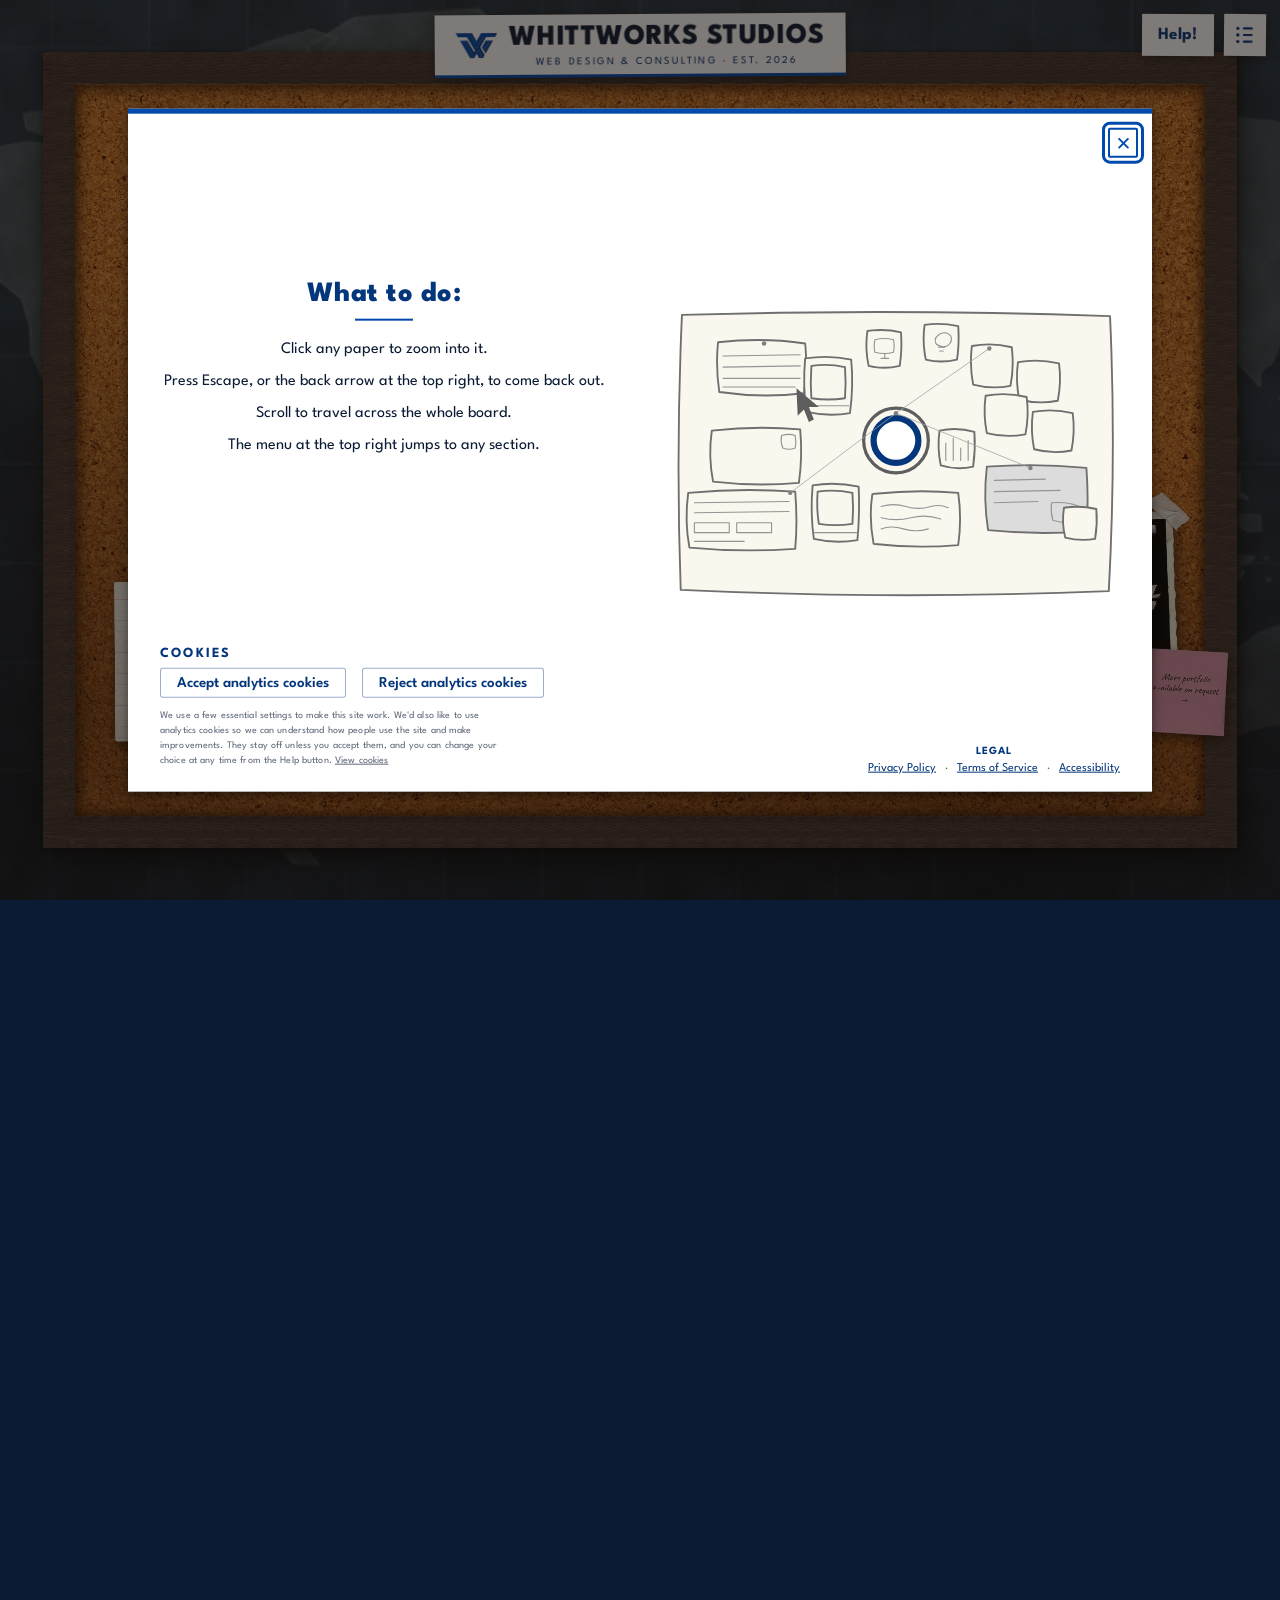
==== index.html @ 24212574 "Staging: sticker centred on the cork and larger Built from board-edits with tools/release/build.py -" ====
<!DOCTYPE html>
<html lang="en">
<head>
<meta charset="utf-8">
<meta name="robots" content="noindex, nofollow">
<meta http-equiv="Content-Security-Policy" content="default-src 'self'; img-src 'self' data:; style-src 'self' 'unsafe-inline'; script-src 'self' 'sha256-SpZBQdve0DnIN53bkA1GNiEDxtul8wv2DTjFEF1Nx7U='; font-src 'self'; connect-src https://formspree.io https://us.i.posthog.com; base-uri 'self'; form-action 'self' https://formspree.io; object-src 'none'">
<meta name="referrer" content="strict-origin-when-cross-origin">
<style>.corkboard{display:none}</style>
<meta name="viewport" content="width=device-width, initial-scale=1">
<script>
/* Decide WHICH DESIGN before anything paints. This used to set only "js", and
   the cork board additionally required "board-live", which js/board.js sets when
   it runs at the very end of <body>, so on every wide-screen load the browser
   laid out and PAINTED the editorial design first and swapped it a second later.
   Measured: 1.0s of tan at 4 Mbps, 1.3s at 1 Mbps. The gate was right, its
   timing was not.
   So the guess is made here, from the same 901px the stylesheet uses, and it is
   a guess this file can make instantly and correctly. js/peek.js still audits it
   at DOMContentLoaded and drops back to the editorial if board.js never came
   alive, which keeps the 404/CSP protection and pays the swap only in the case
   that is actually broken.

   PLACEMENT IS LOAD-BEARING IN BOTH DIRECTIONS. This script sat above <head>
   once; it must stay AFTER the viewport meta and BEFORE every stylesheet.
   After the viewport meta, because it reads innerWidth/innerHeight (and
   matchMedia), before that meta is processed, a mobile browser answers with
   the 980px legacy layout viewport, and a tablet whose real viewport keeps
   the board would get a --first-frame built for a viewport it does not have,
   then pay a visible snap when the camera's first write corrects it. Before
   every stylesheet, so the design is decided before anything can be laid out
   or painted. */
(function () {
  var d = document.documentElement;
  d.className += " js";
  try {
    if (window.matchMedia && window.matchMedia("(min-width: 901px)").matches) {
      d.className += " board-first";
      /* WARMING. The first rasterisation of this board is the most expensive
         one it will ever do, every tile cold, cork.webp possibly still
         decoding, and the full drop-shadow stacks costing 173ms of the ~200ms
         a genuine frame takes. Tiles that miss that budget draw nothing, which
         is the "chunks" the owner has reported twice. This class collapses the
         stacks for the load only; css/style.css hangs the same collapsed
         filters off it that .moving uses, and js/board.js removes it once the
         load has settled.

         Set HERE and not from board.js, which is the whole point: board.js
         runs at the end of <body>, long after the first tiles have already
         rasterised at full cost. To make the first raster cheap the class has
         to exist before anything paints, which only this script can do.

         If board.js never runs, js/peek.js takes the page back to the
         editorial design and these selectors, all scoped under .board , 
         match nothing. A stranded warming class is inert. */
      d.className += " warming";
      /* The class puts the board on screen from the first frame, but nothing
         writes its transform until js/board.js runs at the end of the body,
         and first paint does not wait for end-of-body scripts. Untransformed,
         with transform-origin 0 0, the 3600x2400 board shows its top-left
         corner at 1:1 until the camera arrives, a blink on fast connections,
         seconds on slow ones, and a visible zoom-out either way. So the
         whole-board framing is computed here as well and published as
         --first-frame; the stylesheet holds it on .board until the camera's
         inline style takes over. Same numbers as STOPS[0] in js/board.js , 
         span 3860x2620, center 1800,1200, and the same formula, so the
         camera's first write lands on the identical matrix and nothing moves.
         Retune stop 0 there and these constants must move with it. */
      var vw = window.innerWidth, vh = window.innerHeight;
      var s = Math.min(vw / 3860, vh / 2620);
      if (s > 0) {
        d.style.setProperty("--first-frame",
          "translate(" + (vw / 2 - 1800 * s) + "px," +
                         (vh / 2 - 1200 * s) + "px) scale(" + s + ")");
        /* The cork-colored backstop behind the board (.board-floor in
           css/style.css) needs no numbers from here: it lives in board
           space, --first-frame above holds it through first paint, and
           js/board.js writes it the same matrix as the board on every
           camera frame after that. This script used to publish the board's
           first-frame screen rect (--board-x/y/w/h) for a fixed-position
           ::before version of that backstop; that covered the load moment
           only and left the viewport's edge bands over bare wall at every
           zoomed stop, which is where fresh tiles rasterize during a hard
           wheel scroll, seen live on staging as dark chunks at the edges. */
      }
      /* The preload gets cork.webp's BYTES here early, but nothing decodes
         them until the compositor first needs the texture, and tiles whose
         images are still decoding draw empty, which is the board's lower
         rows blinking in late on slower machines. Start the decode now, in
         parallel with parsing, so the pixels are in the decoded-image cache
         before the first tiles rasterize. Same URL as the preload and the
         stylesheet, so this is the cached response, not a new request. */
      /* All three of the board's background images, since 2026-10-28: the
         board now waits, invisible, for every one of them to decode before it
         is shown (html.board-shown in js/board.js). */
      ["assets/cork.webp", "assets/board-key-light.webp",
       "assets/board-shadow-pools.webp"].forEach(function (src) {
        var img = new Image();
        img.src = src;
        if (img.decode) img.decode().catch(function () {});
      });
    }
  } catch (e) {}
})();
</script>
<title>WhittWorks Studios | Web Design &amp; Consulting</title>
<meta name="description" content="WhittWorks Studios is the solo studio of Caden Whitt, designing and building websites and digital tools for businesses and organizations.">
<meta name="theme-color" content="#ffffff" media="(max-width: 900px)">
<meta name="theme-color" content="#0b1b33" media="(min-width: 901px)">

<meta property="og:type" content="website">
<meta property="og:site_name" content="WhittWorks Studios">
<meta property="og:title" content="WhittWorks Studios | Web Design &amp; Consulting">
<meta property="og:description" content="WhittWorks Studios is the solo studio of Caden Whitt, designing and building websites and digital tools for businesses and organizations.">

<meta property="og:url" content="https://whittworkstudios.com/">
<meta property="og:image" content="https://whittworkstudios.com/assets/og-thumbnail.jpg">
<meta property="og:image:width" content="1200">
<meta property="og:image:height" content="630">
<meta property="og:image:alt" content="WhittWorks Studios logo.">
<meta name="twitter:card" content="summary_large_image">

<link rel="canonical" href="https://whittworkstudios.com/">
<script type="application/ld+json">{"@context":"https://schema.org","@type":"ProfessionalService","name":"WhittWorks Studios","url":"https://whittworkstudios.com/","logo":"https://whittworkstudios.com/assets/favicon-512.png","image":"https://whittworkstudios.com/assets/og-thumbnail.jpg","description":"Websites and custom tools for businesses and organizations, designed, built, and shipped end to end.","email":"caden@whittworkstudios.com","founder":{"@type":"Person","name":"Caden Whitt"},"address":{"@type":"PostalAddress","addressLocality":"Birmingham","addressRegion":"AL","addressCountry":"US"},"areaServed":"US","sameAs":["https://www.linkedin.com/company/whittworks-studios"]}</script>
<link rel="icon" href="assets/favicon-32.png" type="image/png">
<link rel="icon" href="assets/favicon-512.png" type="image/png" sizes="512x512">
<link rel="apple-touch-icon" href="assets/apple-touch-icon.png">

<link rel="preload" as="font" type="font/woff2" crossorigin
      href="assets/fonts/caveat-latin.woff2">

<link rel="preload" as="font" type="font/woff2" crossorigin media="(min-width: 901px)"
      href="assets/fonts/special-elite-latin.woff2">
<link rel="preload" as="font" type="font/woff2" crossorigin
      href="assets/fonts/league-spartan-latin.woff2">

<link rel="preload" as="image" media="(min-width: 901px)" href="assets/wood.jpg">
<link rel="stylesheet" href="css/style.css?v=124">

<link rel="stylesheet" href="css/reading.css?v=16"
      media="(max-width: 900px), (max-height: 540px)">
<link rel="stylesheet" href="css/editorial.css?v=12">

<link rel="preload" as="image" href="assets/cork.webp" fetchpriority="high" media="(min-width: 901px)">

<link rel="preload" as="image" href="assets/board-key-light.webp" fetchpriority="high" media="(min-width: 901px)">
<link rel="preload" as="image" href="assets/board-shadow-pools.webp" fetchpriority="high" media="(min-width: 901px)">

<link rel="preload" as="image" href="assets/paper/tape-7.webp" fetchpriority="high" media="(min-width: 901px)">
<link rel="preload" as="image" href="assets/paper/tape-3.webp" fetchpriority="high" media="(min-width: 901px)">
<link rel="preload" as="image" href="assets/paper/tape-4.webp" fetchpriority="high" media="(min-width: 901px)">

<link rel="preload" as="script" href="js/board.js?v=70">
<link rel="preload" as="script" href="js/hand.js?v=8">
</head>
<body>

<svg width="0" height="0" style="position:absolute" aria-hidden="true">
  <defs>
    <symbol id="w-mark" viewBox="0 0 925.304 554">
    <polygon fill="#004AAD" points="0,0 302.623,0 433.584,226.992 564.606,0 867.151,0 814.865,90.982 616.133,91.064 433.324,407.49 250.635,90 51.973,90"/>
    <polygon fill="#004AAD" points="95.842,166 199.999,166 386.199,488.565 349.291,554 319.879,554"/>
    <polygon fill="#004AAD" points="667.186,166 771.341,166 632.328,405.789 580.513,316.111"/>
    <polygon fill="#004AAD" points="515.022,368.195 584.544,488.545 547.314,554 518.291,554 463.031,458.237"/>
    <polygon fill="#04367B" points="302.623,0 360.755,0 462.715,176.576 433.6,227.02"/>
    <polygon fill="#04367B" points="867.151,0 925.304,0 873.592,90 815.43,90"/>
    <polygon fill="#04367B" points="616.179,91 674.381,91 543.991,317.847 643.012,489.006 605.496,554 547.314,554 584.544,488.545 515.094,368.321 407.207,554 349.291,554 386.199,488.565 199.999,166 256.483,166 402.746,419.323 436.31,402.302"/>
    <polygon fill="#04367B" points="771.341,166 829.485,166 662.066,456.661 632.506,405.481"/>
    </symbol>

    <filter id="roughen" x="-5%" y="-5%" width="110%" height="110%">
      <feTurbulence type="fractalNoise" baseFrequency="0.09" numOctaves="3" seed="4" result="n"/>
      <feDisplacementMap in="SourceGraphic" in2="n" scale="2.4" xChannelSelector="R" yChannelSelector="G"/>
    </filter>

    <filter id="cut" x="-3%" y="-3%" width="106%" height="106%">
      <feTurbulence type="fractalNoise" baseFrequency="0.012 0.05" numOctaves="2" seed="7" result="n"/>
      <feDisplacementMap in="SourceGraphic" in2="n" scale="3" xChannelSelector="R" yChannelSelector="G"/>
    </filter>

    <filter id="ink-a" x="-8%" y="-8%" width="116%" height="116%">
      <feTurbulence type="fractalNoise" baseFrequency="0.08 0.05" numOctaves="2" seed="3" result="n"/>
      <feDisplacementMap in="SourceGraphic" in2="n" scale="2.2"/>
    </filter>
    <filter id="ink-b" x="-8%" y="-8%" width="116%" height="116%">
      <feTurbulence type="fractalNoise" baseFrequency="0.08 0.05" numOctaves="2" seed="11" result="n"/>
      <feDisplacementMap in="SourceGraphic" in2="n" scale="2"/>
    </filter>
    <filter id="ink-c" x="-8%" y="-8%" width="116%" height="116%">
      <feTurbulence type="fractalNoise" baseFrequency="0.08 0.05" numOctaves="2" seed="23" result="n"/>
      <feDisplacementMap in="SourceGraphic" in2="n" scale="2"/>
    </filter>

    <filter id="ink-t" x="-6%" y="-6%" width="112%" height="112%">
      <feTurbulence type="fractalNoise" baseFrequency="0.12 0.08" numOctaves="2" seed="31" result="n"/>
      <feDisplacementMap in="SourceGraphic" in2="n" scale="1.3"/>
    </filter>

  </defs>
</svg>

<div class="editorial">

  <div class="cookie-banner" data-consent-bar role="region" aria-label="Cookies on WhittWorks Studios" hidden>
    <div class="cookie-question" data-cookie-question>
      <h2 class="cookie-heading">Cookies on WhittWorks Studios</h2>
      <p>We use a few essential settings to make this site work.</p>
      <p>We'd also like to use analytics cookies so we can understand how people use the site and make improvements.</p>
      <div class="cookie-actions">
        <button class="cookie-btn" type="button" data-consent="granted">Accept analytics cookies</button>
        <button class="cookie-btn" type="button" data-consent="denied">Reject analytics cookies</button>
        <a class="cookie-link" href="privacy.html#analytics-title">View cookies</a>
      </div>
    </div>
    <div class="cookie-done" data-cookie-done tabindex="-1" hidden>
      <p data-cookie-message></p>
      <button class="cookie-btn" type="button" data-cookie-hide>Hide cookie message</button>
    </div>
  </div>
  <a class="skip-link" href="#main">Skip to content</a>

  <header class="hero" aria-label="WhittWorks Studios">

    <div class="hero-top">
      <p class="meta">Web Design &amp; Consulting</p>
      <nav class="hero-nav" aria-label="Primary">
        <ul>
          <li><a href="#about">About</a></li>
          <li><a href="#services">Services</a></li>
          <li><a href="#portfolio">Portfolio</a></li>
          <li><a href="#contact">Contact</a></li>
        </ul>
      </nav>
      <p class="meta meta-end">Est. 2026</p>
    </div>

    <h1 class="wordmark">
      <svg class="hero-mark" viewBox="0 0 925.304 554" aria-hidden="true" focusable="false"><use href="#w-mark"/></svg>
      <span class="visually-hidden">WhittWorks Studios</span>
      <span class="wm-line" aria-hidden="true"><span>W</span><span>H</span><span>I</span><span>T</span><span>T</span><span>W</span><span>O</span><span>R</span><span>K</span><span>S</span></span>
      <span class="wm-line" aria-hidden="true"><span>S</span><span>T</span><span>U</span><span>D</span><span>I</span><span>O</span><span>S</span></span>
    </h1>

    <p class="hero-statement"><span class="mark" aria-hidden="true"></span>Websites and digital tools for businesses and organizations, designed, built, and shipped end to end.</p>

    <div class="hero-bottom">
      <p class="meta">Caden Whitt, Founder</p>
      <p class="meta meta-end">whittworkstudios.com</p>
    </div>

  </header>

  <main id="main">

    <section class="band" id="about" aria-labelledby="about-title">
      <h2 class="band-label" id="about-title">About</h2>
      <div class="about-grid">
      <figure class="portrait">
        <img src="assets/caden.webp" alt="Caden Whitt, founder of WhittWorks Studios, in a grey suit" width="800" height="1200">
        <figcaption class="meta">Caden Whitt, Founder</figcaption>
      </figure>
      <div class="about-copy">
        <p class="about-lead">Hey, I'm Caden! At WhittWorks Studios we do it all. From speedy web design to consulting and more, we've got you covered.</p>
        <p>When I am not building websites, I am traveling the world, hosting a plethora of different events, or diving into new experiences. I am studying Economics at Troy University, and I'd love to help with anything you need in the business or tech world!</p>
      </div>
      </div>
    </section>

    <section class="band" id="services" aria-labelledby="services-title">
      <h2 class="band-label" id="services-title">Services</h2>
      <ul class="index">
        <li class="index-row">
          <h3 class="index-name">Custom Website Design &amp; Development</h3>
          <p class="index-note">Design and front-to-back build of a site that fits how your organization actually works, from the first wireframe to launch day.</p>
        </li>
        <li class="index-row">
          <h3 class="index-name">Site Management &amp; Hosting Setup</h3>
          <p class="index-note">Domains, hosting, and deployment set up properly, plus ongoing updates so the site stays live and current after launch.</p>
        </li>
        <li class="index-row">
          <h3 class="index-name">Business &amp; Technology Consulting</h3>
          <p class="index-note">Working through the decisions behind the build: tooling, workflow, and where technology is worth the investment.</p>
        </li>
        <li class="index-row">
          <h3 class="index-name">Event Management &amp; Coordination</h3>
          <p class="index-note">Planning, logistics, and the tools that make an event run itself.</p>
        </li>
      </ul>
    </section>

    <section class="band band-work" id="portfolio" aria-labelledby="portfolio-title">
      <h2 class="band-label" id="portfolio-title">Portfolio</h2>
      <figure class="plate">
        <div class="plate-frame">
          <img src="assets/levelup-card-900.webp"
               width="900" height="562" loading="lazy" decoding="async"
               alt="Home page of the Level Up Conference website: a dark, chrome-styled layout with the headline Real Men. Real Faith. Next Level. beside the Level Up arrow logo.">
        </div>
        <figcaption>
          <a href="https://levelup-men.com" target="_blank" rel="noopener">Level Up Conference &middot; Design, Development, Deployment &middot; levelup-men.com<span class="visually-hidden"> (opens in a new tab)</span></a>
        </figcaption>
      </figure>
      <p class="work-note">More portfolio available on request.</p>

      <figure class="testimonial">
        <img class="testimonial-photo" src="assets/chad.webp" alt="Chad Prewett and his wife at an event" width="480" height="480">
        <blockquote class="testimonial-quote">
          <p>&ldquo;Quick turnaround, great design, and excellent support. He built exactly what I envisioned and was helpful from start to finish.&rdquo;</p>
        </blockquote>
        <figcaption class="meta testimonial-attr">Chad Prewett, Former Auburn Men's Basketball Coach, UniteUS <span class="nobr">Co-Founder</span></figcaption>
      </figure>

    </section>

    <section class="band band-contact" id="contact" aria-labelledby="contact-title">
      <h2 class="band-label">Contact</h2>
      <p class="contact-head" id="contact-title">Have something you want built?</p>
      <p class="contact-line">Reach out for design and consulting availability.</p>

      <form class="cf ecf" id="editorial-form" action="https://formspree.io/f/xyegnvzd" method="POST" data-cf data-status="ecf-status">
        <div class="ecf-grid">
          <div class="cf-field">
            <label class="ecf-label cf-required" for="ecf-name">Name</label>
            <input class="ecf-input" type="text" id="ecf-name" name="name" autocomplete="name" maxlength="120" required>
            <p class="cf-error" id="ecf-name-error" hidden></p>
          </div>
          <div class="cf-field">
            <label class="ecf-label cf-required" for="ecf-email">Email</label>
            <input class="ecf-input" type="email" id="ecf-email" name="email" autocomplete="email" maxlength="254" required>
            <p class="cf-error" id="ecf-email-error" hidden></p>
          </div>
          <div class="cf-field">
            <label class="ecf-label" for="ecf-phone">Phone</label>
            <input class="ecf-input" type="tel" id="ecf-phone" name="phone" autocomplete="tel" maxlength="40"
                   aria-describedby="ecf-consent-note">
          </div>
          <div class="cf-field">
            <label class="ecf-label" for="ecf-heard">How Did You Find Me?</label>
            <input class="ecf-input" type="text" id="ecf-heard" name="heard-from" maxlength="200">
          </div>
        </div>

        <p class="ecf-note" id="ecf-consent-note">Optional. By giving your phone number, you agree that WhittWorks Studios may call or text you about this inquiry. Message and data rates may apply. Your number is never sold or used for marketing.</p>

        <div class="cf-field ecf-wide">
          <label class="ecf-label cf-required" for="ecf-project">Project Description</label>
          <textarea class="ecf-input ecf-textarea" id="ecf-project" name="project" minlength="20" maxlength="5000" required></textarea>
          <p class="cf-error" id="ecf-project-error" hidden></p>
        </div>

        <div class="cf-hp" aria-hidden="true">
          <input type="text" id="ecf-gotcha" name="_gotcha" tabindex="-1" autocomplete="off">
        </div>

        <div class="ecf-actions">
          <button class="cf-submit stamp" type="submit">Send</button>
          <p class="ecf-note">Read the <a href="privacy.html">Privacy Policy</a>.</p>
        </div>
      </form>
      <p class="cf-status ecf-status" id="ecf-status" role="status" aria-live="polite" hidden></p>

      <p class="meta contact-address">Or email <a href="mailto:caden@whittworkstudios.com">caden@whittworkstudios.com</a></p>
    </section>

  </main>

  <footer class="site-footer">
    <div class="footer-meta">
      <p class="meta">&copy; 2026 WhittWorks Studios</p>
      <p class="meta meta-end">Birmingham, Alabama</p>
      <p class="meta footer-links"><a href="privacy.html">Privacy</a> <span aria-hidden="true">&middot;</span> <a href="terms.html">Terms</a> <span aria-hidden="true">&middot;</span> <a href="accessibility.html">Accessibility</a> <span class="footer-cookie-item"><span aria-hidden="true">&middot;</span> <button class="footer-cookie" type="button" data-consent-open>Cookie settings</button></span></p>
    </div>

    <button class="board-peek" type="button" aria-controls="corkboard"
            aria-label="The real board: open the cork board version of this site">
      <span class="peek-note" aria-hidden="true">
        <svg class="ink peek-face" viewBox="0 0 100 100">

          <path style="--sw:7" d="M35 37 q1.5 6 0.5 11"/>
          <path style="--sw:7" d="M65 38 q-1.5 6 -0.5 11"/>
          <path style="--sw:6" d="M27 59 q10 19 24 18 q16 -1 22 -20"/>
        </svg>
      </span>
      <span class="peek-label">the real board</span>
    </button>
  </footer>

</div>

<div class="corkboard" id="corkboard">

  <header class="deskbar">
    <svg class="deskbar-mark" viewBox="0 0 925.304 554" aria-hidden="true" focusable="false"><use href="#w-mark"/></svg>
    <div class="deskbar-text">
      <h1 class="deskbar-name">WhittWorks Studios</h1>
      <p class="deskbar-kicker">Web Design &amp; Consulting &middot; Est. 2026</p>
    </div>
  </header>

  <nav class="board-nav" aria-label="Primary">

  <button class="board-back-btn" type="button" data-stop="0" aria-label="Back to the whole board">
    <svg class="board-back-icon" viewBox="0 0 24 24" aria-hidden="true" focusable="false"
         fill="none" stroke="currentColor" stroke-width="2.8"
         stroke-linecap="round" stroke-linejoin="round">

      <path d="M2.7 8.6H15.4a5.25 5.25 0 0 1 0 10.5h-5.2"/>
      <path d="M8.9 3.3 2.7 8.6l6.2 5.3"/>
    </svg>
      </button>

  <button class="board-help-btn" type="button" aria-haspopup="dialog"
          aria-controls="welcome-panel" aria-label="Help! How this site works">
    <span class="board-help-icon">Help!</span>
  </button>
  <button class="board-menu-btn" type="button"
          aria-expanded="false" aria-controls="board-menu" aria-label="Open the menu">
    <svg class="board-menu-icon" viewBox="0 0 40 40" aria-hidden="true" focusable="false">
      <circle cx="7" cy="8" r="3"/>
      <rect x="16" y="6" width="18" height="4" rx="2"/>
      <circle cx="7" cy="20" r="3"/>
      <rect x="16" y="18" width="18" height="4" rx="2"/>
      <circle cx="7" cy="32" r="3"/>
      <rect x="16" y="30" width="18" height="4" rx="2"/>
    </svg>
  </button>
  <ul class="board-menu" id="board-menu">
    <li><a href="#" data-stop="2">About</a></li>
    <li><a href="#" data-stop="3">Services</a></li>
    <li><a href="#" data-stop="4">Portfolio</a></li>
    <li><a href="#" data-stop="5">Reviews</a></li>
    <li><a href="#" data-stop="6">Contact</a></li>
    <li><a href="#" data-stop="0">Whole Board</a></li>
  </ul>
  </nav>

  <div class="welcome-backdrop" id="welcome-backdrop" aria-hidden="true"></div>
  <div class="welcome-panel" id="welcome-panel" role="dialog" aria-modal="true"
       aria-labelledby="welcome-heading" tabindex="-1">

    <button class="welcome-close" type="button" aria-label="Close">
      <svg class="welcome-close-icon" viewBox="0 0 24 24" aria-hidden="true" focusable="false">
        <path d="M5 5 L19 19 M19 5 L5 19" stroke="currentColor" stroke-width="3" stroke-linecap="round"/>
      </svg>
    </button>

    <div class="welcome-body">
      <div class="welcome-col welcome-col-text">

        <div class="welcome-howto">
          <h2 class="welcome-heading" id="welcome-heading">What to do:</h2>
          <p>Click any paper to zoom into it.</p>

          <p class="welcome-step-back">Press Escape, or the back arrow at the top right, to come back out.</p>
          <p>Scroll to travel across the whole board.</p>
          <p>The menu at the top right jumps to any section.</p>
        </div>

        <div class="welcome-privacy">
        <h3 class="welcome-subhead">Cookies</h3>

        <div class="welcome-consent">

          <button class="welcome-consent-btn" type="button" data-consent="granted" aria-pressed="false">Accept analytics cookies</button>
          <button class="welcome-consent-btn" type="button" data-consent="denied" aria-pressed="false">Reject analytics cookies</button>
        </div>

        <p class="welcome-fineprint">We use a few essential settings to make this site
           work. We'd also like to use analytics cookies so we can understand how
           people use the site and make improvements. They stay off unless you accept
           them, and you can change your choice at any time from the Help button.
           <a href="privacy.html#analytics-title">View cookies</a></p>
        </div>

      </div>

      <div class="welcome-col welcome-col-sketch">

        <svg class="welcome-sketch" viewBox="0 0 360 240" aria-hidden="true" focusable="false">
          <g class="sketch-scene">

            <path class="sk-line" d="M8 9 Q180 4 352 10 Q357 120 351 231 Q180 238 7 230 Q3 120 8 9 Z"/>

            <path class="sk-line" d="M37 31 Q73 27 107 32 Q109 52 106 72 Q72 76 38 71 Q35 51 37 31 Z"/>
            <path class="sk-detail" d="M41 42 L103 41"/>
            <path class="sk-detail" d="M41 51 L103 50"/>
            <path class="sk-detail" d="M41 60 L103 60"/>
            <path class="sk-detail" d="M41 67 L99 67"/>

            <path class="sk-line" d="M107 44 Q126 41 144 45 Q146 66 143 88 Q126 91 108 87 Q105 66 107 44 Z"/>
            <path class="sk-line" d="M112 50 Q126 48 139 51 Q140 64 139 76 Q126 78 112 76 Q111 64 112 50 Z"/>
            <path class="sk-detail" d="M109 82 L142 82"/>

            <path class="sk-line" d="M157 22 Q171 20 184 23 Q185 37 183 50 Q170 53 158 50 Q155 36 157 22 Z"/>
            <path class="sk-detail" d="M163 29 Q171 27 178 29 Q179 34 178 39 Q171 41 163 39 Q162 34 163 29 Z"/>
            <path class="sk-detail" d="M168 44 L174 44 M171 40 L171 44"/>

            <path class="sk-line" d="M203 17 Q216 15 230 18 Q231 32 229 45 Q216 48 204 45 Q201 31 203 17 Z"/>
            <path class="sk-detail" d="M216 24 Q221 22 224 26 Q226 31 221 34 Q216 36 212 32 Q210 27 216 24 Z"/>
            <path class="sk-detail" d="M214 35 L219 35 M215 38 L218 38"/>

            <path class="sk-line" d="M241 34 Q257 31 273 35 Q275 51 272 66 Q257 69 242 65 Q239 50 241 34 Z"/>
            <path class="sk-line" d="M278 47 Q294 44 311 48 Q313 63 310 78 Q294 81 279 77 Q276 62 278 47 Z"/>
            <path class="sk-line" d="M252 74 Q268 71 285 75 Q287 90 284 105 Q268 108 253 104 Q250 89 252 74 Z"/>
            <path class="sk-line" d="M290 87 Q306 84 322 88 Q324 103 321 118 Q306 121 291 117 Q288 102 290 87 Z"/>

            <path class="sk-line" d="M215 102 Q229 99 243 103 Q244 117 242 131 Q229 134 216 130 Q213 116 215 102 Z"/>
            <path class="sk-detail" d="M220 126 L220 112 M226 126 L226 108 M232 126 L232 116 M238 126 L238 110"/>

            <path class="sk-line" d="M32 102 Q68 98 103 101 Q105 122 102 144 Q67 147 33 143 Q29 122 32 102 Z"/>
            <path class="sk-detail" d="M88 106 Q94 104 99 106 Q100 111 99 116 Q94 118 89 116 Q87 111 88 106 Z"/>

            <path class="sk-line" d="M13 152 Q56 148 99 151 Q101 175 99 197 Q56 200 14 196 Q10 175 13 152 Z"/>
            <path class="sk-detail" d="M18 160 L94 159"/>
            <path class="sk-detail" d="M18 168 L94 167"/>
            <path class="sk-detail" d="M18 176 L46 176 L46 184 L18 184 Z"/>
            <path class="sk-detail" d="M52 176 L80 176 L80 184 L52 184 Z"/>
            <path class="sk-detail" d="M18 191 L58 191"/>

            <path class="sk-line" d="M113 146 Q131 143 150 147 Q151 168 149 190 Q131 193 114 189 Q111 168 113 146 Z"/>
            <path class="sk-line" d="M117 151 Q131 149 145 152 Q146 165 145 177 Q131 179 118 177 Q116 165 117 151 Z"/>
            <path class="sk-detail" d="M114 184 L149 184"/>

            <path class="sk-line" d="M161 153 Q196 149 230 152 Q233 173 230 194 Q196 197 162 193 Q158 172 161 153 Z"/>
            <path class="sk-detail" d="M168 163 Q178 160 188 163 Q198 166 208 163 Q215 161 222 164"/>
            <path class="sk-detail" d="M168 172 Q180 175 192 172 Q204 169 216 173"/>
            <path class="sk-detail" d="M168 181 Q176 178 186 181 Q196 184 206 181"/>

            <path class="sk-print" d="M253 131 Q293 128 333 132 Q335 158 333 183 Q293 186 254 182 Q250 157 253 131 Z"/>

            <path class="sk-detail" d="M259 142 L300 141 M259 151 L312 150 M259 160 L294 159"/>
            <path class="sk-detail" d="M305 160 Q319 159 327 163 Q328 170 326 175 Q315 177 306 174 Q304 167 305 160 Z"/>

            <path class="sk-line" d="M315 164 Q328 162 341 165 Q342 177 340 189 Q328 191 316 188 Q313 176 315 164 Z"/>

            <circle class="sk-ring" cx="180" cy="110" r="26"/>
            <circle class="sk-fill-dark" cx="180" cy="110" r="18"/>

            <path class="sk-string" d="M180 88 L255 36"/>
            <path class="sk-string" d="M180 88 L288 132"/>
            <path class="sk-string" d="M180 88 L95 152"/>

            <circle class="sk-pin" cx="180" cy="88" r="1.8"/>
            <circle class="sk-pin" cx="255" cy="36" r="1.8"/>
            <circle class="sk-pin" cx="288" cy="132" r="1.8"/>
            <circle class="sk-pin" cx="95" cy="152" r="1.8"/>
            <circle class="sk-pin" cx="74" cy="32" r="1.8"/>
          </g>

          <g class="sketch-cursor">
            <path class="sk-cursor-body" d="M0 0 L1 22 L6 17 L10 27 L14 25 L10 15 L18 15 Z"/>
            <g class="sketch-click">

              <circle cx="0" cy="0" r="9"/>
            </g>
          </g>
          <path class="sketch-glyph" d="M330 16 L317 24 L330 32 M317 24 L340 24"/>
        </svg>
      </div>
    </div>

      <div class="welcome-footer">

        <div class="welcome-footer-block">
        <h3 class="welcome-subhead">Legal</h3>

        <p class="welcome-legal">
          <a href="privacy.html">Privacy Policy</a>
          <span class="welcome-legal-sep" aria-hidden="true">&middot;</span>
          <a href="terms.html">Terms of Service</a>
          <span class="welcome-legal-sep" aria-hidden="true">&middot;</span>
          <a href="accessibility.html">Accessibility</a>
        </p>
        </div>
      </div>
  </div>

  <div class="viewport">

    <div class="board-floor" aria-hidden="true"></div>

    <img class="board-snap" data-src="assets/board-snapshot.webp?v=3" alt="" aria-hidden="true" width="3600" height="2400" decoding="async">
    <main class="board" id="board">

      <svg class="strings" id="strings" viewBox="0 0 3600 2400" aria-hidden="true"></svg>

      <section class="card sticker" data-zone-stop="0" style="left:1404px; top:804px; width:600px; height:600px; --rot:1.5deg" aria-label="WhittWorks Studios">
        <div class="sticker-disc" aria-hidden="true">
          <svg class="sticker-mark" viewBox="0 0 925.304 554" aria-hidden="true" focusable="false"><use href="#w-mark"/></svg>
        </div>
      </section>

      <section class="card index-card about-card" data-zone-stop="2" style="left:360px; top:294px; --rot:1.2deg" aria-label="About">
        <p class="typed card-head">ABOUT</p>
        <p class="typed">Hey, I'm Caden! At WhittWorks Studios we do it all. From speedy web design to consulting and more, we've got you covered.</p>
        <p class="typed">When I am not building websites, I am traveling the world, hosting a plethora of different events, or diving into new experiences. I am studying Economics at Troy University, and I'd love to help with anything you need in the business or tech world!</p>
      </section>

      <figure class="polaroid frame-1 caden-polaroid" data-zone-stop="2" style="left:1060px; top:430px; --rot:3.3deg">
        <img class="pol-photo" fetchpriority="high" src="assets/caden.webp" alt="Caden Whitt, founder of WhittWorks Studios, in a grey suit" width="800" height="1200" decoding="async">
        <span class="pol-gloss" aria-hidden="true"></span>
        <figcaption class="hand">Caden Whitt, Founder</figcaption>
      </figure>

      <section class="sticky service-sticky paper-1 c-blue" data-zone-stop="3" style="left:2400px; top:326px; --rot:-2.1deg" aria-label="Service: web design and development">
        <h2 class="hand sticky-title">Custom Website Design &amp; Development</h2>
        <p class="hand sticky-note">First wireframe to launch day. A site that fits how your organization actually works.</p>
      </section>

      <section class="sticky service-sticky paper-2 c-blue" data-zone-stop="3" style="left:2774px; top:452px; --rot:1.4deg" aria-label="Service: site management and hosting">
        <h2 class="hand sticky-title">Site Management &amp; Hosting Setup</h2>
        <p class="hand sticky-note">Domains, hosting, and deploys set up properly, so the site stays live and current after launch.</p>
      </section>

      <section class="sticky service-sticky paper-3 c-blue" data-zone-stop="3" style="left:2512px; top:726px; --rot:-3.3deg" aria-label="Service: business and technology consulting">
        <h2 class="hand sticky-title">Business &amp; Tech Consulting</h2>
        <p class="hand sticky-note">Tooling, workflow, and where technology is actually worth the investment.</p>
      </section>

      <section class="sticky service-sticky paper-1 c-blue flip" data-zone-stop="3" style="left:2886px; top:852px; --rot:2.4deg" aria-label="Service: event management and coordination">
        <h2 class="hand sticky-title">Event Management &amp; Coordination</h2>
        <p class="hand sticky-note">Planning, logistics, and the tools that make an event run itself.</p>
      </section>

      <figure class="postcard postcard-front work-postcard" data-zone-stop="4" style="left:2520px; top:1300px; --rot:-2deg">

        <img class="pc-picture" fetchpriority="high" src="assets/levelup-card-900.webp" width="900" height="562" decoding="async"
             alt="Home page of the Level Up Conference website: a dark, chrome-styled layout with the headline Real Men. Real Faith. Next Level.">
        <span class="pc-grain" aria-hidden="true"></span>
        <span class="tape tape-tl2" aria-hidden="true"></span>
        <span class="tape tape-tr2" aria-hidden="true"></span>
        <figcaption class="hand pc-caption">
          <a href="https://levelup-men.com" target="_blank" rel="noopener">Level Up Conference &middot; levelup-men.com &rarr;</a>
        </figcaption>
      </figure>

      <aside class="sticky mini-sticky paper-5 c-pink" style="left:3215px; top:1705px; --rot:4.2deg">
        <p class="hand sticky-note"><a href="mailto:caden@whittworkstudios.com">More portfolio available on request &rarr;</a></p>
      </aside>

      <section class="card index-card quote-card" data-zone-stop="5" style="left:1600px; top:1510px; --rot:1.6deg" aria-label="Client testimonial">
        <p class="typed">&ldquo;Quick turnaround, great design, and excellent support. He built exactly what I envisioned and was helpful from start to finish.&rdquo;</p>
        <p class="typed small attr">CHAD PREWETT, FORMER AUBURN MEN'S BASKETBALL COACH, UNITEUS <span class="nobr">CO-FOUNDER</span></p>
      </section>

      <figure class="polaroid frame-2 chad-polaroid" data-zone-stop="5" style="left:1119px; top:1450px; --rot:-2.6deg">
        <img class="pol-photo" fetchpriority="high" src="assets/chad.webp" alt="Chad Prewett and his wife at an event" width="625" height="760" decoding="async">
        <span class="pol-gloss" aria-hidden="true"></span>
        <figcaption class="hand">Chad Prewett</figcaption>
      </figure>

      <section class="card index-card contact-form" data-zone-stop="6" style="left:120px; top:1500px; width:880px; height:480px; --rot:-0.4deg" aria-label="Contact form">

        <form class="cf" id="board-form" action="https://formspree.io/f/xyegnvzd" method="POST" data-cf data-status="cf-status">
          <p class="typed card-head cf-head">Start a Project</p>

          <div class="cf-row">
            <div class="cf-field">
              <label class="cf-label cf-required" for="cf-name">Name</label>
              <input class="cf-input" type="text" id="cf-name" name="name" autocomplete="name" maxlength="120" required>
              <p class="cf-error" id="cf-name-error" hidden></p>
            </div>
            <div class="cf-field">
              <label class="cf-label cf-required" for="cf-email">Email</label>
              <input class="cf-input" type="email" id="cf-email" name="email" autocomplete="email" maxlength="254" required>
              <p class="cf-error" id="cf-email-error" hidden></p>
            </div>
          </div>

          <div class="cf-row">
            <div class="cf-field">
              <label class="cf-label" for="cf-phone">Phone</label>

              <input class="cf-input" type="tel" id="cf-phone" name="phone" autocomplete="tel" maxlength="40"
                     aria-describedby="cf-consent-note">
            </div>
            <div class="cf-field">
              <label class="cf-label" for="cf-heard">How Did You Find Me?</label>
              <input class="cf-input" type="text" id="cf-heard" name="heard-from" maxlength="200">
            </div>
          </div>

          <p class="cf-consent" id="cf-consent-note">Optional. By giving your phone number, you agree that WhittWorks Studios may call or text you about this inquiry. Message and data rates may apply. Your number is never sold or used for marketing.</p>

          <div class="cf-field cf-field-wide">
            <label class="cf-label cf-required" for="cf-project">Project Description</label>
            <textarea class="cf-textarea" id="cf-project" name="project" minlength="20" maxlength="5000" required></textarea>
            <p class="cf-error" id="cf-project-error" hidden></p>
          </div>

          <div class="cf-hp" aria-hidden="true">
            <input type="text" id="cf-gotcha" name="_gotcha" tabindex="-1" autocomplete="off">
          </div>

          <div class="cf-actions">
            <button class="cf-submit" type="submit">Send</button>
            <p class="cf-privacy">Read the <a href="privacy.html">Privacy Policy</a>.</p>
          </div>
        </form>

        <p class="cf-status" id="cf-status" role="status" aria-live="polite" hidden></p>
      </section>

      <section class="postcard postcard-back contact-postcard" data-zone-stop="6" style="left:310px; top:1000px; --rot:-0.6deg" aria-label="Contact">
        <h2 class="hand pc-head">Have something you want built?</h2>
        <p class="hand pc-msg">Reach out for design and consulting availability.</p>
        <img class="pc-stamp" src="assets/paper/stamp-1.webp" alt="" width="320" height="344" decoding="async">
        <p class="circled-wrap pc-addr">

          <svg class="circle-ink" viewBox="0 0 340 90" aria-hidden="true">
            <path d="M28 52 Q18 14 172 11 Q330 9 322 46 Q316 82 166 84 Q26 87 21 50 Q19 30 44 20" fill="none" stroke="#b8301f" stroke-width="3.4" stroke-opacity="0.92" stroke-linecap="round"/>
            <path d="M34 58 Q30 20 176 16 Q326 14 318 49" fill="none" stroke="#a8281a" stroke-width="4.6" stroke-opacity="0.7" stroke-linecap="round"/>
          </svg>
          <a class="hand email-link" href="mailto:caden@whittworkstudios.com">caden@whittworkstudios.com</a>
        </p>
        <p class="hand pc-msg-small">&copy; 2026 WhittWorks Studios &middot; Birmingham, Alabama</p>
      </section>

      <aside class="sticky doodle paper-4" style="left:1560px; top:210px; --rot:1.2deg" aria-hidden="true">
        <svg viewBox="0 0 200 200" class="ink">
          <path style="--sw:4.3" d="M35 32 Q100 26 166 31 L170 120 Q100 127 33 122 Z"/>
          <path style="--sw:3.3" d="M52 46 Q100 42 150 46 L153 104 Q100 110 50 106 Z"/>
          <path style="--sw:2.5" d="M62 62 q10 -4 20 0 t20 0 t20 0 t18 0"/>
          <path style="--sw:2.3" d="M62 76 q10 -4 20 0 t20 0 t20 0"/>
          <path style="--sw:2.7" d="M62 90 q10 -4 20 0 t20 0"/>
          <path style="--sw:3.1" d="M85 124 L82 140 L121 140 L117 124"/>
          <path style="--sw:4.0" d="M55 148 L150 144 L159 172 L47 176 Z"/>
          <path class="tick" style="--sw:2.4" d="M65 156 l75 -3 M62 164 l80 -3"/>
        </svg>
      </aside>

      <aside class="sticky doodle paper-6 c-green" style="left:2140px; top:1010px; --rot:-2.5deg" aria-hidden="true">
        <svg viewBox="0 0 200 200" class="ink">
          <path style="--sw:4.4" d="M38 24 L36 166 L178 164"/>
          <path class="tick" style="--sw:2.9" d="M31 33 L36 22 L42 32 M168 158 L179 164 L168 171"/>
          <path style="--sw:3.6" d="M52 44 Q97 96 162 150"/>
          <path style="--sw:3.2" d="M52 152 Q102 100 162 46"/>
          <path class="tick" style="--sw:2.4" d="M107 99 L36 99" stroke-dasharray="7 7"/>
          <path class="tick" style="--sw:2.3" d="M107 99 L107 165" stroke-dasharray="7 7"/>
          <circle cx="107" cy="99" r="4" fill="rgba(26, 24, 20, 0.9)" stroke="none"/>
          <text x="166" y="42" class="ink-label">S</text>
          <text x="166" y="162" class="ink-label">D</text>
          <text x="20" y="32" class="ink-label">P</text>
          <text x="172" y="186" class="ink-label">Q</text>
        </svg>
      </aside>

      <aside class="sticky doodle paper-2 flip" style="left:2020px; top:160px; --rot:-1deg" aria-hidden="true">
        <svg viewBox="0 0 200 200" class="ink">
          <path class="ray" d="M55.9 115.5 Q46 122.2 37.7 131.3 Q47 123.7 58.3 118.8 Z"/>
          <path class="ray" d="M45 83.7 Q31.5 83.7 18 86 Q31.5 85.7 45 88.3 Z"/>
          <path class="ray" d="M55.9 54.7 Q43.6 49.9 32.9 42.4 Q42.8 51.1 53.5 58.4 Z"/>
          <path class="ray" d="M77.3 39.2 Q71.6 28.6 64.3 18.9 Q70.2 29.4 73.9 41 Z"/>
          <path class="ray" d="M104.2 35.1 Q102.3 20 102.8 5 Q100.6 20 99.4 34.9 Z"/>
          <path class="ray" d="M127.6 41.9 Q130.8 31.6 136.5 22.8 Q129.8 31.1 124.4 40.1 Z"/>
          <path class="ray" d="M147 59.3 Q158.9 52 169.5 42.5 Q157.9 50.4 144.6 55.5 Z"/>
          <path class="ray" d="M155 89.1 Q167 86.9 179 87.4 Q167 85.5 155 84.9 Z"/>
          <path class="ray" d="M142.9 117.2 Q152 123.4 162.2 127.9 Q152.9 122.1 145 114.1 Z"/>
          <path style="--sw:4.4" d="M87 132 C79 123 63 111 60 92 C56 68 74 46 99 45 C125 44 145 66 141 91 C138 111 122 122 115 131"/>
          <path style="--sw:3.5" d="M86 130 C86 133 85 136 84 139"/>
          <path style="--sw:3.5" d="M115 131 C116 134 117 137 118 140"/>
          <path style="--sw:3.4" d="M84 140 q17 -5 34 1"/>
          <path style="--sw:3.1" d="M84 140 L87 169"/>
          <path style="--sw:3.1" d="M118 141 L115 169"/>
          <path class="tick" style="--sw:3" d="M85 149 q16 6 32 -1"/>
          <path class="tick" style="--sw:2.9" d="M86 158 q15 -5 30 1"/>
          <path class="tick" style="--sw:2.8" d="M87 166 q14 6 28 -1"/>
          <path style="--sw:3.3" d="M87 169 q13 11 28 -2"/>
          <path style="--sw:2.7" d="M96 175 q5 4 9 -1"/>
          <path style="--sw:2.5" d="M93 107 L100 88 L107 107"/>
          <path style="--sw:2.3" d="M93 107 c-5 3 -11 0 -8 -5 c2 -3 7 -1 8 5"/>
          <path style="--sw:2.3" d="M107 107 c5 3 11 0 8 -5 c-2 -3 -7 -1 -8 5"/>
          <path class="tick" style="--sw:2.4" d="M94 108 q-2 7 -2 13"/>
          <path class="tick" style="--sw:2.4" d="M106 108 q2 7 3 13"/>
        </svg>
      </aside>

    </main>
  </div>

  <div class="scroll-space" aria-hidden="true"></div>
</div>

<button class="board-exit" type="button" aria-controls="corkboard">
  <span aria-hidden="true">&larr;</span> back to the site
</button>
<script src="js/peek.js?v=7"></script><script src="js/board.js?v=70"></script><script src="js/hand.js?v=8"></script><script src="js/menu.js?v=1" defer></script><script src="js/validate.js?v=3" defer></script><script src="js/form.js?v=3" defer></script><script src="js/consent.js?v=3" defer></script><script src="js/welcome.js?v=3" defer></script><script src="js/analytics.js?v=2" defer></script>
</body>
</html>
---- css/style.css ----
@font-face {
  font-family: "Caveat";
  font-style: normal;
  font-weight: 400 700;
  font-display: swap;
  src: url("../assets/fonts/caveat-latin.woff2") format("woff2");
  unicode-range: U+0000-00FF, U+0131, U+0152-0153, U+02BB-02BC, U+02C6, U+02DA, U+02DC, U+0304, U+0308, U+0329, U+2000-206F, U+20AC, U+2122, U+2191, U+2193, U+2212, U+2215, U+FEFF, U+FFFD;
}

@font-face {
  font-family: "Special Elite";
  font-style: normal;
  font-weight: 400;
  font-display: swap;
  src: url("../assets/fonts/special-elite-latin.woff2") format("woff2");
  unicode-range: U+0000-00FF, U+0131, U+0152-0153, U+02BB-02BC, U+02C6, U+02DA, U+02DC, U+0304, U+0308, U+0329, U+2000-206F, U+20AC, U+2122, U+2191, U+2193, U+2212, U+2215, U+FEFF, U+FFFD;
}

@font-face {
  font-family: "League Spartan";
  font-style: normal;
  font-weight: 100 900;
  font-display: swap;
  src: url("../assets/fonts/league-spartan-latin.woff2") format("woff2");
  unicode-range: U+0000-00FF, U+0131, U+0152-0153, U+02BB-02BC, U+02C6, U+02DA, U+02DC, U+2000-206F, U+20AC, U+2122, U+2191, U+2193, U+2212, U+2215, U+FEFF, U+FFFD;
}

@font-face {
  font-family: "Inter";
  font-style: normal;
  font-weight: 100 900;
  font-display: swap;
  src: url("../assets/fonts/inter-latin.woff2") format("woff2");
  unicode-range: U+0000-00FF, U+0131, U+0152-0153, U+02BB-02BC, U+02C6, U+02DA, U+02DC, U+0304, U+0308, U+0329, U+2000-206F, U+20AC, U+2122, U+2191, U+2193, U+2212, U+2215, U+FEFF, U+FFFD;
}

:root {

  --camera: 1;

  --camera-active: 1;

  --ink: #191919;

  --brand: #004AAD;
  --brand-deep: #04367B;
  --brand-ink: #0B1B33;
  --chrome: #ffffff;
  --red: #b3271c;

  --hand: "Caveat", "Bradley Hand", "Segoe Script", "Comic Sans MS", cursive;
  --typed: "Special Elite", "American Typewriter", "Courier New", Courier, monospace;

  --display: "League Spartan", "Futura", "Century Gothic", "Avenir Next", sans-serif;
}

*,
*::before,
*::after { box-sizing: border-box; }

html { -webkit-text-size-adjust: 100%; }

html.board-first body,
html.board-open body { background: #0b1b33; }
body {
  margin: 0;
  background: #ffffff;
  color: var(--ink);
  font-family: var(--typed);
  overflow-x: hidden;
}

img { display: block; max-width: 100%; height: auto; }
h1, h2, p, figure { margin: 0; }
ul { margin: 0; padding: 0; list-style: none; }
a { color: inherit; }

:focus-visible { outline: 3px solid var(--brand); outline-offset: 3px; }

.scroll-space { height: 1300vh; }

.deskbar {
  position: fixed;
  top: 14px;
  left: 50%;
  transform: translateX(-50%) rotate(-0.4deg);
  z-index: 50;
  padding: 0.55rem 1.3rem 0.5rem;
  background: var(--chrome);
  border-bottom: 3px solid var(--brand);
  box-shadow: 0 3px 10px rgba(0, 0, 0, 0.45);
  white-space: nowrap;
  display: flex;
  align-items: center;
  gap: 0.75rem;
}
.deskbar-mark { width: 2.6rem; height: auto; flex: 0 0 auto; }
.deskbar-text { display: block; }

.deskbar-name {
  display: block;
  font-family: var(--display);
  font-size: clamp(1.25rem, 2.3vw, 1.8rem);
  font-weight: 800;
  line-height: 1;
  letter-spacing: 0.02em;
  text-transform: uppercase;
  color: var(--brand-ink);
}

.deskbar-kicker {
  display: block;
  margin-top: 5px;
  font-family: var(--display);
  font-weight: 400;
  font-size: 0.66rem;
  letter-spacing: 0.2em;
  text-transform: uppercase;
  color: var(--brand-deep);

  white-space: normal;
  text-align: center;
}

.board-help-btn,
.board-back-btn,
.board-menu-btn {
  position: fixed;
  top: 14px;
  z-index: 51;
  width: 42px;
  height: 42px;
  display: flex;
  align-items: center;
  justify-content: center;
  padding: 0;
  border: 0;
  background: var(--chrome);
  box-shadow: 0 3px 10px rgba(0, 0, 0, 0.45);
  cursor: pointer;
  font: inherit;
  color: var(--brand-deep);
  -webkit-tap-highlight-color: transparent;
}

.board-menu-btn {
  right: 14px;
  transform: rotate(0.6deg);
}

.board-menu-icon { width: 22px; height: 22px; fill: var(--brand-deep); }

.board-back-btn {

  right: 148px;
  transform: rotate(-0.5deg);

  display: none;
}
html.board-zoomed .board-back-btn { display: flex; }

.board-back-icon { width: 25px; height: 25px; }

.board-help-btn {
  right: 66px;
  transform: rotate(0.3deg);
  width: auto;
  padding: 0 16px;
}

.board-help-icon {
  font-family: var(--display);
  font-weight: 700;
  font-size: 17px;
  letter-spacing: 0.02em;
  line-height: 1;
  white-space: nowrap;
}

.board-menu {
  position: fixed;
  top: 62px;
  right: 14px;
  z-index: 51;
  display: none;
  flex-direction: column;
  min-width: 160px;
  padding: 0.4rem 0;
  background: var(--chrome);
  border-top: 3px solid var(--brand);
  box-shadow: 0 3px 10px rgba(0, 0, 0, 0.45);
}
.board-menu.is-open { display: flex; }

.board-menu a {
  display: block;
  padding: 0.55rem 1.1rem;
  font-family: var(--display);
  font-weight: 600;
  font-size: 0.74rem;
  letter-spacing: 0.16em;
  color: var(--brand-deep);
  text-transform: uppercase;
  text-decoration: none;
  white-space: nowrap;
}
.board-menu a:hover { color: var(--brand); background: #eef3fb; }

@media (max-width: 700px) {

  .deskbar {
    top: 10px;
    left: 10px;
    transform: rotate(-0.4deg);
    padding: 0.35rem 0.7rem 0.3rem;
    gap: 0.5rem;
    max-width: calc(100vw - 141px);
  }
  .deskbar-mark { width: 1.75rem; }

  .deskbar-name {
    font-size: clamp(0.85rem, 3.9vw, 1.2rem);
  }
  .deskbar-kicker { font-size: 0.56rem; letter-spacing: 0.14em; }

  .board-help-btn {
    top: 10px;
    right: 52px;
    height: 34px;
    padding: 0 12px;
  }
  .board-help-icon { font-size: 15px; }

  .board-menu-btn {
    top: 10px;
    right: 10px;
    width: 34px;
    height: 34px;
  }

  .board-menu-icon { width: 18px; height: 18px; }

  .board-menu {
    top: 50px;
    right: 10px;
    min-width: 140px;
  }
}

.welcome-backdrop {
  display: none;
  position: fixed;
  inset: 0;
  z-index: 199;

  background: rgba(20, 14, 8, 0.55);
}
.welcome-backdrop.is-open { display: block; }

.welcome-panel {
  display: none;
  position: fixed;
  top: 50%;
  left: 50%;
  z-index: 200;
  transform: translate(-50%, -50%);

  --w: min(80vw, 80vh * 1.5);
  width: var(--w);
  height: calc(var(--w) / 1.5);
  max-width: 100vw;
  max-height: 100vh;
  box-sizing: border-box;
  background: var(--chrome);
  border-top: 5px solid var(--brand);
  box-shadow: 0 3px 10px rgba(0, 0, 0, 0.45);
  overflow: hidden;
  font-family: var(--display);
  color: var(--brand-ink);
}

.welcome-panel.is-open { display: flex; flex-direction: column; }

.welcome-close {
  position: absolute;
  top: 14px;
  right: 14px;
  z-index: 1;
  width: 30px;
  height: 30px;
  display: flex;
  align-items: center;
  justify-content: center;
  padding: 0;
  border: 2px solid var(--brand);
  border-radius: 2px;
  background: var(--chrome);
  color: var(--brand);
  cursor: pointer;
  -webkit-tap-highlight-color: transparent;
}
.welcome-close-icon { width: 15px; height: 15px; }

.welcome-body {
  display: flex;
  flex-direction: row;
  align-items: stretch;
  width: 100%;

  flex: 1 1 auto;
  min-height: 0;
}

.welcome-col-text p.welcome-fineprint {
  margin-top: 10px;

  font-size: 10px;
  line-height: 1.5;
  letter-spacing: 0.012em;
  opacity: 0.66;
  max-width: 58ch;
}

.welcome-footer {
  position: absolute;
  right: 32px;
  bottom: 14px;

  display: flex;
  justify-content: flex-end;
}
.welcome-footer-block { text-align: center; }
.welcome-footer .welcome-subhead {
  margin-top: 0;
  margin-bottom: 4px;
  font-size: 11px;
  letter-spacing: 0.1em;
}

.welcome-col {
  flex: 1 1 50%;
  min-width: 0;
  padding: 24px 32px;
}
.welcome-col-text {

  overflow: hidden;
  font-family: var(--display);
  color: var(--brand-ink);

  display: flex;
  flex-direction: column;

  padding-bottom: 14px;
}

.welcome-howto {
  margin: auto 0;
  text-align: center;
}

.welcome-privacy {
  flex: 0 0 auto;
  margin-top: 24px;
}
.welcome-col-text p {
  margin: 0 0 10px;
  font-size: 16px;
  line-height: 1.36;
}

.welcome-heading {
  margin: 0 0 18px;
  font-size: 28px;
  font-weight: 800;
  letter-spacing: 0.01em;
  color: var(--brand-deep);
  line-height: 1.15;
}
.welcome-heading::after {
  content: "";
  display: block;
  width: 58px;
  height: 2px;
  margin: 9px auto 0;
  background: var(--brand);
  opacity: 1;
}
.welcome-subhead {
  margin: 16px 0 8px;
  font-size: 14px;
  font-weight: 700;
  letter-spacing: 0.16em;
  color: var(--brand-deep);
  text-transform: uppercase;
}

@media (max-height: 780px) {
  .welcome-col { padding-top: 16px; padding-bottom: 16px; }
  .welcome-heading { font-size: 21px; margin-bottom: 10px; }
  .welcome-heading::after { margin-top: 7px; }
  .welcome-col-text p { margin-bottom: 7px; }
  .welcome-privacy { margin-top: 14px; }
  .welcome-subhead { margin: 10px 0 7px; }
}

@media (max-height: 430px) {
  .welcome-col-text { overflow-y: auto; }
}

@media (max-height: 620px) {
  .welcome-panel {
    --w: min(94vw, 94vh * 1.5);
    height: min(calc(var(--w) / 1.5), 94vh);
  }
  .welcome-col { padding-top: 8px; padding-bottom: 8px; }
  .welcome-heading { font-size: 16px; margin-bottom: 5px; }
  .welcome-heading::after { width: 38px; margin-top: 4px; height: 1.5px; }
  .welcome-col-text p { margin-bottom: 3px; line-height: 1.25; font-size: 14px; }
  .welcome-privacy { margin-top: 8px; }
  .welcome-subhead { margin: 4px 0 4px; font-size: 12px; }
  .welcome-consent { gap: 8px 10px; margin-top: 2px; }
  .welcome-consent-btn { padding: 4px 10px; font-size: 13px; }
  .welcome-col-text p.welcome-fineprint { margin-top: 5px; font-size: 9px; line-height: 1.4; }
  .welcome-footer { bottom: 8px; right: 20px; }
  .welcome-legal { font-size: 11px; }
  .welcome-footer .welcome-subhead { font-size: 10px; margin-bottom: 2px; }
}

@media (max-height: 680px) {
  .welcome-col { padding-top: 10px; padding-bottom: 10px; }
  .welcome-heading { font-size: 18px; margin-bottom: 7px; }
  .welcome-heading::after { width: 46px; margin-top: 5px; }
  .welcome-col-text p { margin-bottom: 4px; line-height: 1.3; }
  .welcome-privacy { margin-top: 10px; }
  .welcome-subhead { margin: 6px 0 5px; font-size: 13px; }
  .welcome-consent-btn { padding: 5px 12px; }
  .welcome-col-text p.welcome-fineprint { margin-top: 6px; }
}

.welcome-consent {
  display: flex;
  flex-wrap: wrap;
  align-items: center;
  gap: 12px 16px;
  margin-top: 4px;
}
.welcome-consent-btn {
  font-family: var(--display);
  font-size: 15px;
  font-weight: 600;
  color: var(--brand-deep);
  background: var(--chrome);
  border: 1px solid rgba(4, 54, 123, 0.4);
  border-radius: 3px;
  padding: 7px 16px;
  cursor: pointer;
}
.welcome-consent-btn:hover { border-color: var(--brand); color: var(--brand); }

.welcome-consent-btn.is-chosen {
  background: #dbe6f7;
  border-color: var(--brand);
  box-shadow: inset 0 1px 2px rgba(4, 54, 123, 0.25);
}

.welcome-consent-btn.is-chosen:hover { background: #dbe6f7; }

.welcome-legal {
  margin: 0;
  font-size: 12px;
  line-height: 1.5;
}
.welcome-legal-sep {
  margin: 0 6px;
  color: #6b6252;
}
.welcome-legal a { color: var(--brand-deep); text-decoration: underline; }
.welcome-legal a:hover { color: var(--brand); }

.welcome-col-sketch {
  display: flex;
  align-items: center;
  justify-content: center;

}
.welcome-sketch { width: 100%; height: auto; }

.sk-line {

  fill: #faf7ef;

  stroke: #6f6f6f;
  stroke-width: 1.5;
  stroke-linecap: round;
  stroke-linejoin: round;
}

.sk-detail {
  fill: none;
  stroke: #949494;
  stroke-width: 0.9;
  stroke-linecap: round;
  stroke-linejoin: round;
}

.sk-ring {
  fill: none;
  stroke: #5e5e5e;
  stroke-width: 2.6;
}

.sk-fill-dark { fill: #ffffff; stroke: #04367B; stroke-width: 5; }

.sk-print { fill: #dcdcdc; stroke: #6f6f6f; stroke-width: 1.5; stroke-linejoin: round; }

.sk-pin { fill: #808080; stroke: none; }

.sk-string {
  fill: none;
  stroke: #a2a2a2;
  stroke-width: 0.7;
  stroke-linecap: round;
  opacity: 0.9;
}
.sk-cursor-body { fill: #5e5e5e; }
.sketch-click {
  fill: none;
  stroke: #004AAD;
  stroke-width: 2.4;
}
.sketch-glyph {
  fill: none;
  stroke: #2b2115;
  stroke-width: 2.6;
  stroke-linecap: round;
  stroke-linejoin: round;
}

.sketch-scene { transform: translate(0, 0) scale(1); }
.sketch-cursor { transform: translate(100px, 68px); opacity: 1; }
.sketch-click { transform: scale(1); opacity: 0; }
.sketch-glyph { opacity: 0; }

.sketch-scene { animation: sketch-zoom 11s ease-in-out 2; }
.sketch-cursor { animation: sketch-cursor-move 11s ease-in-out 2; }
.sketch-click { animation: sketch-click-ripple 11s ease-in-out 2; }
.sketch-glyph { animation: sketch-glyph-fade 11s ease-in-out 2; }
.welcome-col-sketch:hover .sketch-scene,
.welcome-col-sketch:hover .sketch-cursor,
.welcome-col-sketch:hover .sketch-click,
.welcome-col-sketch:hover .sketch-glyph { animation-play-state: paused; }

@keyframes sketch-cursor-move {

  0%, 18%   { transform: translate(300px, 190px);     opacity: 1; }
  38%, 44%  { transform: translate(72.45px, 51.75px); opacity: 1; }
  50%, 80%  { transform: translate(72.45px, 51.75px); opacity: 0; }
  86%, 100% { transform: translate(300px, 190px);     opacity: 1; }
}

@keyframes sketch-click-ripple {
  0%, 36%   { opacity: 0; transform: scale(0.4); }
  40%       { opacity: 1; transform: scale(1); }
  50%, 100% { opacity: 0; transform: scale(1.8); }
}

@keyframes sketch-zoom {
  0%, 46%   { transform: translate(0, 0) scale(1); }
  64%, 80%  { transform: translate(180px, 120px) scale(4.5) translate(-72.45px, -51.75px); }
  100%      { transform: translate(0, 0) scale(1); }
}

@keyframes sketch-glyph-fade {
  0%, 58%   { opacity: 0; }
  66%, 78%  { opacity: 1; }
  92%, 100% { opacity: 0; }
}

.viewport {
  position: fixed;
  inset: 0;

  overflow: clip;

  background-color: #233341;
  background-image:

    radial-gradient(130% 112% at 37% 24%, rgba(255, 226, 180, 0.13), transparent 66%),

    radial-gradient(95% 85% at 80% 98%, rgba(4, 9, 16, 0.55), transparent 62%),
    radial-gradient(112% 92% at 2% 90%, rgba(4, 9, 16, 0.44), transparent 64%),

    url("data:image/svg+xml,%3Csvg xmlns='http://www.w3.org/2000/svg' width='220' height='220'%3E%3Cfilter id='w'%3E%3CfeTurbulence type='fractalNoise' baseFrequency='0.6' numOctaves='2' stitchTiles='stitch'/%3E%3CfeColorMatrix values='0 0 0 0 0.5 0 0 0 0 0.42 0 0 0 0 0.34 0 0 0 0.05 0'/%3E%3C/filter%3E%3Crect width='220' height='220' filter='url(%23w)'/%3E%3C/svg%3E"),
    url("../assets/wall-map.webp"),

    url("[data-uri]");
  background-position: 0 0, 0 0, 0 0, 0 0, 50% 45%, 50% 45%;
  background-size: auto, auto, auto, auto, cover, cover;
  background-repeat: no-repeat, no-repeat, no-repeat, repeat, no-repeat, no-repeat;
  background-blend-mode: soft-light, multiply, multiply, normal, normal, normal;
}

.board-moving-scene .viewport::after { display: none; }

.viewport::after {
  content: "";
  position: absolute;
  inset: 0;
  z-index: 40;
  pointer-events: none;
  background:
    url("data:image/svg+xml,%3Csvg xmlns='http://www.w3.org/2000/svg' width='160' height='160'%3E%3Cfilter id='g'%3E%3CfeTurbulence type='fractalNoise' baseFrequency='0.95' numOctaves='2' stitchTiles='stitch'/%3E%3CfeColorMatrix values='0 0 0 0 0.5 0 0 0 0 0.5 0 0 0 0 0.5 0 0 0 0.05 0'/%3E%3C/filter%3E%3Crect width='160' height='160' filter='url(%23g)'/%3E%3C/svg%3E"),
    radial-gradient(120% 100% at 50% 42%, transparent 55%, rgba(12, 6, 2, 0.42) 100%);
}

.board {
  position: absolute;
  top: 0;
  left: 0;
  width: 3600px;
  height: 2400px;
  transform-origin: 0 0;
  will-change: transform;

  border: 96px solid #42342f;

  border-image: url("../assets/wood.jpg") 85 / 96px round;
  box-shadow:

    inset 0 3px 0 rgba(255, 230, 190, 0.14),
    inset 0 22px 50px rgba(35, 18, 6, 0.55),
    inset 0 -12px 34px rgba(35, 18, 6, 0.35),
    inset 14px 0 34px rgba(35, 18, 6, 0.3),
    inset -14px 0 34px rgba(35, 18, 6, 0.3),

    10px 34px 90px rgba(0, 0, 0, 0.62),
    3px 8px 22px rgba(0, 0, 0, 0.5);
}

.board {

  background-color: #bb6c27;

  background-image:
    url("../assets/board-key-light.webp"),
    url("../assets/board-shadow-pools.webp"),
    url("../assets/cork.webp"),
    url("../assets/cork.webp");
  background-position: 0 0, 0 0, 380px 610px, 0 0;
  background-size: 100% 100%, 100% 100%, 890px 890px, 1180px 1180px;
  background-blend-mode: soft-light, multiply, soft-light, normal;
}

html.board-first:not(.board-shown) .board,
html.board-first:not(.board-shown) .board-floor { opacity: 0; }
html.board-first .board,
html.board-first .board-floor { transition: opacity 0.35s ease-out; }

.board-snap { display: none; }
html.board-first .board-snap { display: block; }

.strings {
  position: absolute;

  left: 0;
  top: 0;
  width: 3600px;
  height: 2400px;
  pointer-events: none;

  z-index: 6;
  filter: drop-shadow(6px 11px 5px rgba(25, 8, 2, 0.38));
}

.board.moving .strings,
.board.far .strings,
html.warming .board .strings { filter: none; }

.strings .string-core {
  fill: none;
  stroke: #8f1d10;
  stroke-width: 4.5;
  stroke-linecap: round;
}
.strings .string-hi {
  fill: none;
  stroke: #c93a24;
  stroke-width: 2.2;
  stroke-linecap: round;
}

.pin {
  position: absolute;
  z-index: 7;
  width: 30px;
  height: 30px;
  margin: -15px 0 0 -15px;
  border-radius: 50%;
  background: radial-gradient(circle at 32% 28%, #ff9583 4%, #e6402c 32%, #c0230f 58%, #6f0f03 100%);
  box-shadow:
    3px 8px 10px rgba(20, 5, 0, 0.5),
    1px 3px 4px rgba(20, 5, 0, 0.45),
    inset -2px -4px 6px rgba(70, 4, 0, 0.6),
    inset 2px 3px 4px rgba(255, 190, 170, 0.5);
}
.pin::before {

  content: "";
  position: absolute;
  left: 25%;
  top: 18%;
  width: 9px;
  height: 6px;
  border-radius: 50%;
  background: rgba(255, 255, 255, 0.85);
  filter: blur(1px);
  transform: rotate(-25deg);
}
.pin::after {
  content: "";
  position: absolute;
  left: 58%;
  top: 96%;
  width: 20px;
  height: 8px;
  transform: translateX(-50%);
  background: rgba(25, 8, 2, 0.4);
  border-radius: 50%;
  filter: blur(3px);
}

.hole {
  position: absolute;
  z-index: 2;
  width: 7px;
  height: 7px;
  border-radius: 50%;
  background: radial-gradient(circle at 40% 35%, #3a2410, #1f1206 70%);
  box-shadow: 0 1.5px 1px rgba(255, 230, 190, 0.28);
}

.card, .sticky, .polaroid, .postcard {
  position: absolute;
  z-index: 3;
  transform: rotate(var(--rot, 0deg));
}

.jit { display: inline; }
.wd { display: inline-block; white-space: nowrap; }
.ch {
  display: inline-block;
  white-space: pre;
  transform: rotate(var(--r, 0deg)) translateY(var(--y, 0)) scale(var(--s, 1));
  font-variation-settings: "wght" var(--w, 500);
}

.sticky-title, .sticky-note { filter: url(#ink-a); }
.polaroid figcaption, .pencil-note { filter: url(#ink-b); }
.pc-head, .pc-msg, .pc-msg-small, .email-link { filter: url(#ink-c); }
.typed { filter: url(#ink-t); }

.index-card {
  width: 720px;

  min-height: 432px;
  padding: 62px 40px 26px;
  overflow: hidden;
  background:

    url("../assets/paper/paper-grain-hi.webp") 0 0 / 300px,

    url("data:image/svg+xml,%3Csvg xmlns='http://www.w3.org/2000/svg' width='140' height='140'%3E%3Cfilter id='p'%3E%3CfeTurbulence type='fractalNoise' baseFrequency='0.9' numOctaves='2' stitchTiles='stitch'/%3E%3CfeColorMatrix values='0 0 0 0 0.45 0 0 0 0 0.4 0 0 0 0 0.32 0 0 0 0.045 0'/%3E%3C/filter%3E%3Crect width='140' height='140' filter='url(%23p)'/%3E%3C/svg%3E"),

    repeating-linear-gradient(
      to bottom,
      transparent 0 29.6px,
      rgba(96, 130, 178, 0.10) 29.6px 30.2px,
      rgba(96, 130, 178, 0.28) 30.2px 31px,
      rgba(96, 130, 178, 0.10) 31px 31.6px,
      transparent 31.6px 32px
    ) 0 53px / 100% calc(100% - 53px) no-repeat,

    linear-gradient(rgba(205, 92, 92, 0.75), rgba(205, 92, 92, 0.75)) 0 52px / 100% 1.5px no-repeat,

    linear-gradient(172deg, #faf8f0 0%, #f5f2e7 60%, #efebdd 100%);
  background-blend-mode: multiply, normal, normal, normal, normal;

  border-radius: 3px 7px 4px 6px;
  filter:
    url(#cut)

    drop-shadow(0 0 4px rgba(25, 12, 4, 0.42))
    drop-shadow(1px 1px 2px rgba(25, 12, 4, 0.3))
    drop-shadow(3px 7px 12px rgba(25, 12, 4, 0.28))
    drop-shadow(8px 22px 38px rgba(25, 12, 4, 0.24));
}
.index-card::after {

  content: "";
  position: absolute;
  inset: 0;
  pointer-events: none;
  background: linear-gradient(115deg, transparent 82%, rgba(60, 40, 15, 0.06) 100%);
}

.typed {
  font-family: var(--typed);
  font-size: 20px;
  line-height: 32px;
  color: #2b2115;
}
.typed + .typed { margin-top: 32px; }

.typed.small { font-size: 13px; line-height: 22px; color: #3d382e; }
.card-head { letter-spacing: 0.2em; color: #9c3a2e; }

.sticker {
  width: 600px;
  height: 600px;
  border-radius: 50%;
  background: #fdfdf8;
  display: flex;
  align-items: center;
  justify-content: center;
  filter:
    drop-shadow(0 0 3px rgba(25, 12, 4, 0.35))
    drop-shadow(2px 5px 8px rgba(25, 12, 4, 0.3))
    drop-shadow(6px 15px 26px rgba(25, 12, 4, 0.34));
}

.sticker-disc {
  width: 532px;
  height: 532px;
  border-radius: 50%;
  box-sizing: border-box;
  border: 18px solid var(--brand-deep);
  background: #ffffff;
  display: flex;
  align-items: center;
  justify-content: center;
}

.sticker-mark {
  width: 400px;
  height: auto;
  transform: translateY(7%);
}

.about-card { width: 720px; }

.quote-card { width: 700px; min-height: 420px; }
.attr { margin-top: 32px; }

.quote-card .typed { font-size: 24px; }
.quote-card .typed.small.attr { font-size: 19px; line-height: 28px; }

.pencil-note {
  position: absolute;
  left: 46px;
  bottom: 38px;
  font-size: 33px;

  color: rgba(56, 53, 46, 0.92);
  transform: rotate(-2deg);
}

.sticky {

  --sz: 344px;
  width: var(--sz);
  padding:
    calc(var(--pt) * var(--sz))
    calc(var(--pr) * var(--sz))
    calc(var(--pb) * var(--sz))
    calc(var(--pl) * var(--sz));
  background: none;
  box-shadow: none;
}
.sticky::before {
  content: "";
  position: absolute;
  inset: 0;
  z-index: -1;

  background:
    var(--paper) center / 100% 100% no-repeat,

    var(--lq) center / 91% 91% no-repeat,
    linear-gradient(var(--tint), var(--tint)) center / 91% 91% no-repeat;
  filter:
    drop-shadow(0 0 3px rgba(28, 15, 5, 0.5))
    drop-shadow(0 1px 1px rgba(25, 12, 4, 0.3))
    drop-shadow(3px 8px 8px rgba(25, 12, 4, 0.2))
    drop-shadow(8px 18px 20px rgba(22, 9, 2, 0.24))

    drop-shadow(4px 26px 22px rgba(22, 9, 2, 0.26));
}
.sticky.flip::before { transform: scaleX(-1); }

.sticky::after {
  content: "";
  position: absolute;
  inset: 0;
  z-index: 2;
  pointer-events: none;
  background:

    linear-gradient(to bottom, transparent 78%, rgba(255, 250, 228, 0.5)),
    url("../assets/paper/paper-grain.webp") 0 0 / 170px;
  -webkit-mask: var(--paper) center / 100% 100% no-repeat;
  mask: var(--paper) center / 100% 100% no-repeat;
  mix-blend-mode: overlay;
  opacity: 0.3;
}
.sticky.flip::after { transform: scaleX(-1); }

.paper-1 { --paper: url("../assets/paper/sticky-01.webp"); --tint: #cdc775; aspect-ratio: 1013/989; --pt: 0.07;  --pr: 0.05; --pb: 0.15; --pl: 0.055; --lq: url("[data-uri]"); }
.paper-2 { --paper: url("../assets/paper/sticky-02.webp"); --tint: #cfc87b; aspect-ratio: 1009/983; --pt: 0.07;  --pr: 0.05; --pb: 0.15; --pl: 0.06; --lq: url("[data-uri]"); }
.paper-3 { --paper: url("../assets/paper/sticky-03.webp"); --tint: #d0ca84; aspect-ratio: 1029/982; --pt: 0.07;  --pr: 0.06; --pb: 0.16; --pl: 0.06; --lq: url("[data-uri]"); }
.paper-4 { --paper: url("../assets/paper/sticky-04.webp"); --tint: #d1ce79; aspect-ratio: 294/284;  --pt: 0.06;  --pr: 0.06; --pb: 0.10; --pl: 0.06; --lq: url("[data-uri]"); }
.paper-5 { --paper: url("../assets/paper/sticky-05.webp"); --tint: #d1cc79; aspect-ratio: 539/533;  --pt: 0.05;  --pr: 0.05; --pb: 0.12; --pl: 0.07; --lq: url("[data-uri]"); }
.paper-6 { --paper: url("../assets/paper/sticky-06.webp"); --tint: #cad279; aspect-ratio: 293/292;  --pt: 0.07;  --pr: 0.07; --pb: 0.09; --pl: 0.07; --lq: url("[data-uri]"); }

.paper-1.c-blue  { --paper: url("../assets/paper/sticky-01-blue.webp");  --tint: #75a2cd; --lq: url("[data-uri]"); }
.paper-2.c-blue  { --paper: url("../assets/paper/sticky-02-blue.webp");  --tint: #7ba6cf; --lq: url("[data-uri]"); }
.paper-3.c-blue  { --paper: url("../assets/paper/sticky-03-blue.webp");  --tint: #85abcf; --lq: url("[data-uri]"); }
.paper-3.c-green { --paper: url("../assets/paper/sticky-03-green.webp"); --tint: #91d085; --lq: url("[data-uri]"); }
.paper-5.c-pink  { --paper: url("../assets/paper/sticky-05-pink.webp");  --tint: #d08fa5; --lq: url("[data-uri]"); }
.paper-6.c-green { --paper: url("../assets/paper/sticky-06-green.webp"); --tint: #99d28e; --lq: url("[data-uri]"); }

.hand {
  font-family: var(--hand);

  color: rgba(36, 33, 28, 0.87);
}

.sticky-title {
  font-size: 34px;
  line-height: 1.05;
  font-weight: 700;
}
.sticky-note {
  margin-top: 14px;
  font-size: 26px;
  line-height: 1.15;
  font-weight: 400;
}

.mini-sticky {
  --sz: 260px;
  display: flex;
  align-items: center;
  justify-content: center;
  text-align: center;
}
.mini-sticky .sticky-note { font-size: 30px; margin: 0; }
.mini-sticky .sticky-note a {
  display: block;
  color: inherit;
  text-decoration: none;
}
.mini-sticky .sticky-note a:focus-visible { outline: 3px solid var(--brand); outline-offset: 3px; }

.doodle {
  --sz: 280px;
  --pt: 0.13;
  --pr: 0.12;
  --pb: 0.16;
  --pl: 0.12;
}

.ink {
  width: 100%;
  height: auto;

  filter: url(#roughen);
}
.ink path, .ink circle {
  fill: none;

  stroke: rgba(26, 24, 20, 0.9);

  stroke-width: var(--sw, 3.2);
  stroke-linecap: round;
  stroke-linejoin: round;
}

.ink .tick { stroke-linecap: butt; }

.ink .ray { fill: rgba(26, 24, 20, 0.9); stroke: none; }
.ink-label {
  font-family: var(--hand);
  font-size: 30px;
  font-weight: 700;
  fill: rgba(26, 24, 20, 0.9);
  stroke: none;
}

.polaroid {
  width: 364px;
  aspect-ratio: var(--fw) / var(--fh);

  background:
    var(--frame-lq) center / 98% 98% no-repeat,
    linear-gradient(#f6f5f2, #f6f5f2) center / 98% 98% no-repeat;
  padding: 0;
  border-radius: 0;
  box-shadow: none;
  filter:
    drop-shadow(0 0 4px rgba(28, 15, 5, 0.5))
    drop-shadow(1px 2px 2px rgba(25, 12, 4, 0.32))
    drop-shadow(5px 12px 14px rgba(25, 12, 4, 0.26))
    drop-shadow(11px 26px 28px rgba(22, 9, 2, 0.3));
}
.frame-1 {
  --fw: 950; --fh: 1149;
  --wx: 6.21; --wy: 5.74; --ww: 87.26; --wh: 73.63;
  --frame: url("../assets/paper/polaroid-frame-1.webp");
  --frame-lq: url("[data-uri]");
}
.frame-2 {
  --fw: 950; --fh: 1154;
  --wx: 5.05; --wy: 6.33; --ww: 88.95; --wh: 73.92;
  --frame: url("../assets/paper/polaroid-frame-2.webp");
  --frame-lq: url("[data-uri]");
}
.polaroid::after {

  content: "";
  position: absolute;
  inset: 0;
  z-index: 2;
  background: var(--frame) 0 0 / 100% 100% no-repeat;
  pointer-events: none;
}
.polaroid .pol-photo {
  position: absolute;

  left: calc((var(--wx) - 0.35) * 1%);
  top: calc((var(--wy) - 0.35) * 1%);
  width: calc((var(--ww) + 0.7) * 1%);
  height: calc((var(--wh) + 0.7) * 1%);
  object-fit: cover;
  z-index: 1;

  border-radius: 4px;

  filter: brightness(1.05) contrast(1.05) saturate(1.06);
}

.polaroid::before {
  content: "";
  position: absolute;
  z-index: 2;
  left: calc(var(--wx) * 1%);
  top: calc(var(--wy) * 1%);
  width: calc(var(--ww) * 1%);
  height: calc(var(--wh) * 1%);
  pointer-events: none;
  background: url("../assets/paper/paper-grain.webp") 0 0 / 130px;
  mix-blend-mode: overlay;
  opacity: 0.08;
}
.pol-gloss {
  position: absolute;
  z-index: 3;
  left: calc(var(--wx) * 1%);
  top: calc(var(--wy) * 1%);
  width: calc(var(--ww) * 1%);
  height: calc(var(--wh) * 1%);
  pointer-events: none;

  background:
    linear-gradient(115deg, rgba(255, 255, 255, 0.1) 0%, rgba(255, 255, 255, 0.025) 22%, transparent 40%),
    radial-gradient(88% 84% at 50% 45%, transparent 72%, rgba(58, 44, 26, 0.08) 100%);
}

.caden-polaroid .pol-photo {
  object-position: 50% 10%;
  background: url("[data-uri]") 50% 10% / cover no-repeat #b0b2b3;
}

.annie-polaroid::before { opacity: 0.16; }
.annie-polaroid .pol-gloss {
  box-shadow:
    inset 0 0 22px rgba(58, 44, 26, 0.16),
    inset 0 2px 6px rgba(58, 44, 26, 0.18);
}

.chad-polaroid .pol-photo {
  object-position: 50% 22%;
  background: url("[data-uri]") 50% 22% / cover no-repeat #67757e;
}

.polaroid figcaption {
  position: absolute;
  z-index: 3;
  left: 8%;
  right: 8%;
  top: calc((var(--wy) + var(--wh)) * 1%);
  bottom: 2.5%;
  display: flex;
  align-items: center;
  justify-content: center;
  font-size: 30px;
  text-align: center;
}

.postcard { background: none; }
.postcard::before {
  content: "";
  position: absolute;
  inset: 0;
  z-index: 0;

  background:
    var(--stock) center / 100% 100% no-repeat,
    var(--stock-lq) center / 98% 98% no-repeat,
    linear-gradient(var(--stock-tint), var(--stock-tint)) center / 98% 98% no-repeat;
  filter:
    drop-shadow(0 0 4px rgba(28, 15, 5, 0.5))
    drop-shadow(1px 2px 2px rgba(25, 12, 4, 0.32))
    drop-shadow(5px 12px 15px rgba(25, 12, 4, 0.26))
    drop-shadow(12px 28px 32px rgba(22, 9, 2, 0.3));
}
.postcard-front {
  --stock: url("../assets/paper/postcard-front.webp");

  --stock-tint: #e9e7d9;
  --stock-lq: url("[data-uri]");
  width: 800px;
  aspect-ratio: 1400 / 900;
}
.postcard-back {
  --stock: url("../assets/paper/postcard-back.webp");
  --stock-tint: #e7e5db;
  --stock-lq: url("[data-uri]");
  width: 720px;
  aspect-ratio: 1400 / 868;
}

.postcard-back::after {
  content: "";
  position: absolute;
  inset: 0;
  z-index: 6;
  pointer-events: none;
  background: url("../assets/paper/paper-grain.webp") 0 0 / 170px;
  -webkit-mask: var(--stock) center / 100% 100% no-repeat;
  mask: var(--stock) center / 100% 100% no-repeat;
  mix-blend-mode: overlay;
  opacity: 0.3;
}

.pc-picture {
  position: absolute;
  left: 2.5%;
  top: 4.78%;
  width: 94.57%;
  height: 90.44%;
  object-fit: cover;
  z-index: 1;

  background: url("[data-uri]") 50% 50% / cover no-repeat #333236;

  filter: saturate(0.78) contrast(0.96) brightness(0.9) sepia(0.1);
}
.pc-grain {

  position: absolute;
  left: 2.5%;
  top: 4.78%;
  width: 94.57%;
  height: 90.44%;
  z-index: 2;
  pointer-events: none;
  background:

    repeating-radial-gradient(circle at 0 0, rgba(0, 0, 0, 0.1) 0 0.6px, transparent 0.6px 2.4px),
    url("../assets/paper/paper-grain.webp") 0 0 / 340px;
  mix-blend-mode: multiply;
  opacity: 0.3;
}

.postcard-front::after {
  content: "";
  position: absolute;
  left: 2.5%;
  top: 4.78%;
  width: 94.57%;
  height: 90.44%;
  z-index: 2;
  pointer-events: none;
  background: rgba(236, 226, 203, 0.07);
  mix-blend-mode: screen;
}
.pc-caption {
  position: absolute;
  z-index: 4;
  left: 50%;
  top: calc(100% - 20px);

  width: 484px;
  height: 128px;
  transform: translateX(-50%) rotate(1.2deg);
  display: flex;
  align-items: center;
  justify-content: center;
  text-align: center;
  padding: 0 68px 0 44px;

  background: url("../assets/paper/tape-7.webp") center / 100% 100% no-repeat;
  filter: url(#ink-b) drop-shadow(2px 5px 5px rgba(30, 15, 5, 0.3));
  font-size: 29px;
}
.pc-caption a { text-decoration: none; color: #232019; }
.pc-caption a:hover { color: var(--brand); }

.pc-head {
  position: absolute;
  z-index: 3;
  left: 5.5%;
  top: 30%;
  width: 36%;
  font-size: 40px;
  line-height: 1.06;
  font-weight: 700;
  color: #2b2015;
}
.pc-msg {
  position: absolute;
  z-index: 3;
  left: 5.5%;
  top: 63%;
  width: 35%;
  font-size: 24px;
  line-height: 1.16;
  color: #2b2015;
}
.pc-msg-small {
  position: absolute;
  z-index: 3;

  left: 46%;
  bottom: 4.5%;
  font-size: 16.5px;
  color: #2b2015;
  opacity: 0.78;
}
.pc-stamp {
  position: absolute;
  z-index: 2;
  right: 2.6%;
  top: 5.5%;
  width: 15%;
  height: auto;
  transform: rotate(2.4deg);

  background:
    url("[data-uri]") center / 78% 88% no-repeat,
    linear-gradient(#ed738b, #ed738b) center / 78% 88% no-repeat;
  filter: sepia(0.1) saturate(0.92) drop-shadow(1px 2px 2px rgba(40, 20, 5, 0.25));
}
.pc-addr {
  position: absolute;

  left: 46%;
  top: 47%;
  width: 49%;
  margin: 0;
  padding: 14px 20px;
  text-align: center;
}
.circle-ink {
  position: absolute;

  left: 50%;
  top: 50%;
  width: 400px;
  height: 106px;
  transform: translate(-50%, -50%);
  filter: url(#roughen);

  mix-blend-mode: multiply;
}
.email-link {
  position: relative;
  font-size: 29px;
  font-weight: 600;
  color: #26201a;
  text-decoration: none;
  white-space: nowrap;
}
.email-link:hover { color: var(--brand); }

.contact-form {
  padding: 28px 40px 16px;
}

.cf-head {
  margin: 0 0 14px;
  font-size: 28px;
  font-weight: 700;
  letter-spacing: 0.02em;
}

.cf-row {
  display: grid;
  grid-template-columns: 1fr 1fr;
  column-gap: 28px;
  row-gap: 12px;
}
.cf-row + .cf-row { margin-top: 12px; }

.cf-field {
  display: flex;
  flex-direction: column;
  min-width: 0;
}

.cf-label {
  font-family: var(--typed);
  font-size: 19px;
  font-weight: 700;
  color: #2b2115;
  margin-bottom: 4px;
}

.cf-required::after {
  content: " *";
  color: var(--red);
}

.cf-input,
.cf-textarea {
  width: 100%;
  font-family: var(--typed);
  font-size: 19px;
  color: #2b2115;
  background: #fdfbf1;
  border: 1px solid rgba(43, 32, 21, 0.38);
  border-radius: 3px;
  padding: 6px 10px;
}
.cf-input:focus-visible,
.cf-textarea:focus-visible {
  outline: 3px solid var(--brand);
  outline-offset: 1px;
}

.cf-input[aria-invalid="true"],
.cf-textarea[aria-invalid="true"] {
  border-color: var(--red);
}

.cf-textarea {
  height: 90px;
  resize: vertical;
}

.cf-error {
  margin: 3px 0 0;
  font-family: var(--typed);
  font-size: 16px;
  color: var(--red);
}

.cf-consent {
  margin: 12px 0 0;
  font-family: var(--typed);
  font-size: 19px;
  line-height: 1.28;
  color: #4a4234;
}

.cf-field-wide { margin-top: 12px; }

.cf-hp {
  position: absolute;
  left: -9999px;
  width: 1px;
  height: 1px;
  overflow: hidden;
  opacity: 0;
  pointer-events: none;
}

.cf-actions {
  margin-top: 12px;
  display: flex;
  align-items: baseline;
  gap: 20px;
}

.cf-submit {
  font-family: var(--typed);
  font-size: 20px;
  font-weight: 700;
  color: #ffffff;
  background: var(--brand);
  border: none;
  border-radius: 3px;
  padding: 9px 26px;
  cursor: pointer;
}
.cf-submit:hover { background: var(--brand-deep); }
.cf-submit:focus-visible { outline: 3px solid #2b2115; outline-offset: 2px; }

.cf-privacy {
  margin: 0;
  font-family: var(--typed);
  font-size: 16px;
  color: #4a4234;
}
.cf-privacy a { color: #2b2115; text-decoration: underline; }
.cf-privacy a:hover { color: var(--brand); }

.tape {
  position: absolute;
  z-index: 4;
  background: var(--tape) center / 100% 100% no-repeat;
  filter: drop-shadow(2px 4px 4px rgba(30, 15, 5, 0.28));
  opacity: 0.96;
  pointer-events: none;
}
.tape-tl2 {
  --tape: url("../assets/paper/tape-4.webp");
  width: 126px;
  height: 124px;
  top: -52px;
  left: -48px;
}
.tape-tr2 {
  --tape: url("../assets/paper/tape-3.webp");
  width: 132px;
  height: 118px;
  top: -56px;
  right: -50px;
  transform: scaleX(-1);
}

.board.moving .index-card,
html.warming .board .index-card,
.board.far .index-card {

  filter: none;
  box-shadow: 6px 15px 26px rgba(25, 12, 4, 0.68);
}
.board.moving .sticky::before,
html.warming .board .sticky::before,
.board.far .sticky::before {

  filter: drop-shadow(5px 15px 19px rgba(25, 12, 4, 0.7));
}
.board.moving .polaroid,
html.warming .board .polaroid,
.board.far .polaroid {
  filter: none;
  box-shadow: 8px 19px 24px rgba(25, 12, 4, 0.72);
}
.board.moving .postcard::before,
html.warming .board .postcard::before,
.board.far .postcard::before {

  filter: drop-shadow(8px 20px 26px rgba(25, 12, 4, 0.72));
}

.board.moving .sticky-title,
.board.moving .sticky-note,
.board.moving .polaroid figcaption,
.board.moving .pencil-note,
.board.moving .pc-head,
.board.moving .pc-msg,
.board.moving .pc-msg-small,
.board.moving .email-link,
.board.moving .typed,
.board.moving .ink,
.board.moving .circle-ink,
html.warming .board .sticky-title,
html.warming .board .sticky-note,
html.warming .board .polaroid figcaption,
html.warming .board .pencil-note,
html.warming .board .pc-head,
html.warming .board .pc-msg,
html.warming .board .pc-msg-small,
html.warming .board .email-link,
html.warming .board .typed,
html.warming .board .ink,
html.warming .board .circle-ink,
.board.far .sticky-title,
.board.far .sticky-note,
.board.far .polaroid figcaption,
.board.far .pencil-note,
.board.far .pc-head,
.board.far .pc-msg,
.board.far .pc-msg-small,
.board.far .email-link,
.board.far .typed,
.board.far .ink,
.board.far .circle-ink {
  filter: none;
}

.board.moving .sticky::after,
.board.moving .polaroid::before,
.board.moving .postcard-back::after,
.board.moving .postcard-front::after,
.board.moving .pc-grain,
html.warming .board .sticky::after,
html.warming .board .polaroid::before,
html.warming .board .postcard-back::after,
html.warming .board .postcard-front::after,
html.warming .board .pc-grain,
.board.far .sticky::after,
.board.far .polaroid::before,
.board.far .postcard-back::after,
.board.far .postcard-front::after,
.board.far .pc-grain {
  display: none;
}

.board.moving .circle-ink,
html.warming .board .circle-ink {
  mix-blend-mode: normal;
}

.board.moving .pin::before,
.board.moving .pin::after,
.board.moving .strings,
html.warming .board .pin::before,
html.warming .board .pin::after,
html.warming .board .strings,
.board.far .pin::before,
.board.far .pin::after,
.board.far .strings {
  filter: none;
}

.board.moving .pc-caption,
.board.far .pc-caption,
html.warming .board .pc-caption {
  filter: drop-shadow(2px 5px 5px rgba(30, 15, 5, 0.3));
}

.cf-status {
  margin: 10px 0 0;
  font-family: var(--typed);
  font-size: 19px;
  line-height: 1.45;
  color: #2b2015;
}
.cf-status-error { color: var(--red); }

.contact-form:has(.cf-status:not(:empty)) .cf-textarea { height: 50px; }
.cf-status a { color: inherit; }

@media (prefers-reduced-motion: reduce) {
  *,
  *::before,
  *::after {
    transition: none !important;
    animation: none !important;
  }
}

.corkboard { display: none; }

@media (min-width: 901px) {

  html.js.board-first .corkboard { display: block; }
  html.js.board-first .editorial { display: none; }

  html.js.board-first .board,
  html.js.board-first .board-floor { transform: var(--first-frame, none); }

  .board-floor {
    position: absolute;
    top: 0;
    left: 0;
    width: 3600px;
    height: 2400px;
    background-color: #bb6c27;
    transform-origin: 0 0;
    will-change: transform;
    pointer-events: none;
  }

  .board-snap {
    position: absolute;
    top: 0;
    left: 0;
    width: 3600px;
    height: 2400px;
    max-width: none;
    transform-origin: 0 0;
    will-change: transform;
    pointer-events: none;
    opacity: 0;
    box-shadow:
      10px 34px 90px rgba(0, 0, 0, 0.62),
      3px 8px 22px rgba(0, 0, 0, 0.5);
  }
  html.snap-showing .board-snap { opacity: 1; }
  html.snap-flying .board,
  html.snap-flying .board-floor { opacity: 0; }
}

html.js.board-open .corkboard { display: block; }
html.js.board-open .editorial { display: none; }
html.js.board-shut .corkboard { display: none; }
html.js.board-shut .editorial { display: block; }

html.js.no-board .corkboard { display: none; }
html.js.no-board .editorial { display: block; }
html.js.no-board .board-peek { display: none; }

.nobr { white-space: nowrap; }

.board-peek,
.board-exit { display: none; }

html.js .board-peek {

  display: inline-flex;
  align-items: center;
  gap: 0.55rem;
  margin: 1.6rem 0 0.2rem;
  padding: 0;
  border: 0;
  background: none;
  cursor: pointer;

  min-height: 44px;

  margin-left: auto;
  align-self: flex-end;
  font: inherit;
  -webkit-tap-highlight-color: transparent;
}

@media (min-width: 901px) {
  html.js .board-peek { display: none; }
}

html.js.board-open .board-peek { display: none; }

.peek-note {
  position: relative;
  flex: 0 0 auto;
  width: 31px;
  height: 31px;

  background:
    url("../assets/paper/sticky-04.webp") center / 100% 100% no-repeat,
    linear-gradient(#d1ce79, #d1ce79);
  transform: rotate(-4deg);
  filter:
    drop-shadow(0 1px 1px rgba(25, 12, 4, 0.28))
    drop-shadow(1px 3px 5px rgba(25, 12, 4, 0.3));
  transition: transform 0.18s ease;
}

.peek-face {
  position: absolute;
  left: 14%;
  top: 14%;
  width: 72%;
  height: 72%;
}

.peek-label {
  font-family: var(--hand);
  font-size: 0.8rem;
  line-height: 1;
  color: #2b2015;
  background: #f4efe2;
  padding: 0.25rem 0.4rem;
  transform: rotate(-1.2deg);
  box-shadow: 0 1px 4px rgba(0, 0, 0, 0.28);
}

html.js .board-peek:hover .peek-note,
html.js .board-peek:focus-visible .peek-note { transform: rotate(-1deg) scale(1.05); }
html.js .board-peek:active .peek-note { transform: rotate(-4deg) scale(0.97); }

@media (max-width: 900px) {
  html.js.board-open .board-exit {
    position: fixed;
    left: 50%;
    bottom: max(0.7rem, env(safe-area-inset-bottom));
    transform: translateX(-50%);
    z-index: 60;
    display: block;
    min-height: 44px;
    padding: 0.55rem 1rem;
    border: 0;
    cursor: pointer;
    font-family: var(--display);
    font-weight: 600;
    font-size: 0.74rem;
    letter-spacing: 0.14em;
    text-transform: uppercase;
    color: #ffffff;
    background: rgba(4, 54, 123, 0.92);
    border-radius: 2px;
    -webkit-tap-highlight-color: transparent;
  }
}

@media (prefers-reduced-motion: reduce) {
  .peek-note { transition: none; }
}

[data-zone-stop] { cursor: zoom-in; }

[data-zone-stop] a[href] { cursor: pointer; }
---- css/reading.css ----
:root { --camera-active: 0; }

.viewport {
  position: static;
  overflow: visible;
  background: none;
}
.viewport::after { content: none; }

.board {
  position: static;
  width: auto;
  height: auto;

  transform: none !important;
  will-change: auto;
  border: 0;
  border-image: none;
  box-shadow: none;

  padding: 5.5rem 1rem 3rem;
  display: flex;
  flex-direction: column;
  gap: 1.6rem;
  align-items: center;
}

.card, .sticky, .polaroid, .postcard {
  position: relative;
  left: auto !important;
  top: auto !important;
  transform: none;
  width: 100%;
  max-width: 30rem;
  margin: 0;
}

.index-card {
  width: 100%;
  height: auto;
  min-height: 0;
  overflow: visible;
  padding: 3.2rem 1.6rem 2rem;

  filter:
    drop-shadow(0 0 4px rgba(25, 12, 4, 0.42))
    drop-shadow(1px 1px 2px rgba(25, 12, 4, 0.3))
    drop-shadow(3px 7px 12px rgba(25, 12, 4, 0.28))
    drop-shadow(8px 22px 38px rgba(25, 12, 4, 0.24));
}

.sticky { --sz: 100%; width: 100%; padding: 1.6rem 1.4rem 2rem; }
.polaroid { width: 100%; max-width: 22rem; }

.board > .tape { display: none; }

.board-floor { display: none; }
.board-snap { display: none !important; }

.annie-card { min-height: 13rem; }
.annie-card .pencil-note {
  position: static;
  display: inline-block;
  margin-top: 2rem;
  transform: rotate(-2deg);
}

.postcard {
  container-type: inline-size;
  max-width: 32rem;
}
.pc-head { font-size: 5.556cqw; }
.pc-msg { font-size: 3.333cqw; }
.pc-msg-small { font-size: 2.292cqw; }
.email-link { font-size: 4.028cqw; }

.postcard-back {
  aspect-ratio: auto;
  height: auto;
  padding: 1.8rem 1.5rem 1.6rem;
  display: flex;
  flex-direction: column;
  gap: 0.85rem;
}
.postcard-back .pc-head,
.postcard-back .pc-msg,
.postcard-back .pc-msg-small {
  position: static;
  left: auto;
  top: auto;
  width: auto;
}
.postcard-back .pc-addr {
  position: relative;
  left: auto;
  top: auto;
  width: auto;
  padding: 0.5rem 0;
}
.postcard-back .pc-head { font-size: 1.45rem; line-height: 1.15; }
.postcard-back .pc-msg { font-size: 1.05rem; }
.postcard-back .pc-msg-small { font-size: 0.85rem; }
.postcard-back .email-link { font-size: 1.05rem; }
.postcard-back .pc-stamp { width: 4.5rem; }

.pc-caption {
  width: 100%;
  height: auto;
  min-height: 17.8cqw;
  left: 0;
  transform: rotate(1.2deg);
  padding: 1.2cqw 4.7cqw;
  font-size: 4.028cqw;
}

.circle-ink { width: 100%; height: auto; }

.postcard-front .tape-tl2 {
  width: 17.5cqw; height: 17.222cqw; top: -7.222cqw; left: -6.667cqw;
}
.postcard-front .tape-tr2 {
  width: 18.333cqw; height: 16.389cqw; top: -7.778cqw; right: -6.944cqw;
}

.board { overflow-x: clip; }

.strings, .pin, .hole, .doodle {
  position: absolute !important;
  left: -9999px !important;
  top: auto !important;
  width: 1px !important;
  height: 1px !important;
  overflow: hidden;
}

.scroll-space { height: 0; }

.welcome-step-back { display: none; }

@media (max-width: 900px) {
  .contact-form {
    width: 100% !important;
    height: auto !important;
    padding: 2.4rem 1.25rem 1.5rem;
  }
  .contact-form .cf-row { grid-template-columns: 1fr; }

  .sticker {
    width: min(72vw, 18rem) !important;
    height: auto !important;
    aspect-ratio: 1;
  }
  .sticker-disc { width: 87%; height: 87%; border-width: 10px; }
  .sticker-mark { width: 70%; }

  .welcome-panel {
    --w: calc(100vw - 24px);
    width: var(--w);
    height: auto;
    max-height: calc(100svh - 24px);
    overflow-y: auto;
  }
  .welcome-body { flex-direction: column; }
  .welcome-col-text { overflow: visible; }
  .welcome-col-sketch { display: none; }
  .welcome-col { padding: 20px 20px 8px; }
  .welcome-footer { position: static; justify-content: center; padding: 0 20px 18px; }
}

.card, .sticky, .polaroid, .postcard { scroll-margin-top: 5.5rem; }
---- css/editorial.css ----
.editorial {
  --paper: #FFFFFF;
  --ink: #0B1B33;
  --brand: #004AAD;
  --brand-deep: #04367B;
  --tint: #EEF3FB;
  --red: #004AAD;
  --rule: rgba(11, 27, 51, 0.18);
  --muted: rgba(11, 27, 51, 0.66);

  --display: "League Spartan", "Futura", "Century Gothic", "Avenir Next", sans-serif;
  --body: "Inter", -apple-system, BlinkMacSystemFont, "Segoe UI", Helvetica, Arial, sans-serif;

  --pad: clamp(1rem, 3.2vw, 3rem);
}

*,
*::before,
*::after { box-sizing: border-box; }

.editorial { -webkit-text-size-adjust: 100%; }

.editorial {
  margin: 0;
  background: var(--paper);
  color: var(--ink);
  font-family: var(--body);
  font-size: clamp(1rem, 0.95rem + 0.25vw, 1.125rem);
  line-height: 1.55;
  overflow-x: hidden;
  -webkit-font-smoothing: antialiased;
}

img { display: block; max-width: 100%; height: auto; }

h1, h2, h3, p, ul, figure { margin: 0; }
ul { padding: 0; list-style: none; }

a { color: inherit; }

.editorial :focus-visible {
  outline: 2px solid var(--brand);
  outline-offset: 3px;
}

.visually-hidden {
  position: absolute;
  width: 1px; height: 1px;
  padding: 0; margin: -1px;
  overflow: hidden;
  clip: rect(0 0 0 0);
  clip-path: inset(50%);
  white-space: nowrap;
}

.skip-link {
  position: absolute;
  left: var(--pad);
  top: -100px;
  z-index: 10;
  background: var(--ink);
  color: var(--paper);
  font-family: var(--display);
  font-weight: 500;
  font-size: 0.75rem;
  letter-spacing: 0.12em;
  text-transform: uppercase;
  padding: 0.6rem 1rem;
  text-decoration: none;
}
.skip-link:focus { top: 0.75rem; }

.meta {
  font-family: var(--display);
  font-weight: 500;
  font-size: clamp(0.62rem, 0.55rem + 0.2vw, 0.75rem);
  line-height: 1.4;
  letter-spacing: 0.16em;
  text-transform: uppercase;
  color: var(--ink);
  margin: 0;
}

.meta-end { text-align: right; }

.hero {
  min-height: 100vh;
  min-height: 100svh;
  padding: clamp(0.9rem, 2.4vw, 1.75rem) var(--pad) clamp(1rem, 2.4vw, 1.75rem);
  display: flex;
  flex-direction: column;
}

.hero-top {
  display: flex;
  align-items: baseline;
  justify-content: space-between;
  gap: 1.25rem 2rem;
  flex-wrap: wrap;
  padding-bottom: clamp(0.75rem, 1.6vw, 1.1rem);
  border-bottom: 1px solid var(--rule);
}

.hero-nav ul {
  display: flex;
  gap: clamp(0.9rem, 2vw, 2rem);
}

.hero-nav a {
  font-family: var(--display);
  font-weight: 500;
  font-size: clamp(0.62rem, 0.55rem + 0.2vw, 0.75rem);
  letter-spacing: 0.16em;
  text-transform: uppercase;
  text-decoration: none;
  padding-bottom: 2px;
  border-bottom: 1px solid transparent;
}
.hero-nav a:hover { color: var(--red); border-bottom-color: var(--red); }

.wordmark {
  margin: auto 0;
  padding: clamp(1.25rem, 4vw, 3rem) 0 clamp(0.75rem, 2vw, 1.5rem);
  font-weight: 400;
  font-size: 1rem;
}

.wm-line {
  display: flex;
  justify-content: space-between;
  font-family: var(--display);
  font-weight: 800;
  font-size: clamp(2.2rem, 12.4vw, 12rem);
  line-height: 0.9;
  text-transform: uppercase;
  letter-spacing: 0;
  color: var(--ink);
}

.wm-line span { display: block; }

.hero-mark {
  display: block;
  width: clamp(5rem, 24vw, 14rem);
  height: auto;
  margin-bottom: clamp(1rem, 3vw, 2.25rem);
}

.wm-line + .wm-line {
  margin-top: clamp(0.4rem, 1.4vw, 1.4rem);
  justify-content: flex-start;
  gap: 0.32em;
  font-weight: 300;
  font-size: clamp(1.4rem, 7.2vw, 7rem);
  color: var(--brand-deep);
}

.hero-statement {
  max-width: 46ch;
  font-size: clamp(1rem, 0.9rem + 0.5vw, 1.35rem);
  line-height: 1.4;
  margin-bottom: clamp(2rem, 6vw, 4.5rem);
}

.mark {
  display: inline-block;
  width: 0.55em;
  height: 0.55em;
  background: var(--red);
  margin-right: 0.6em;
  vertical-align: 0.02em;
}

.hero-bottom {
  display: flex;
  align-items: flex-end;
  justify-content: space-between;
  gap: 1rem 2rem;
  padding-top: clamp(0.75rem, 1.6vw, 1.1rem);
  border-top: 1px solid var(--rule);
  margin-top: auto;
}

.band {
  border-top: 1px solid var(--brand-deep);
  padding: clamp(1.1rem, 2.4vw, 1.6rem) var(--pad) clamp(3.5rem, 9vw, 8rem);
}

.band-label {
  font-family: var(--display);
  font-weight: 500;
  font-size: clamp(0.62rem, 0.55rem + 0.2vw, 0.75rem);
  font-weight: 400;
  letter-spacing: 0.2em;
  text-transform: uppercase;
  color: var(--muted);
  margin-bottom: clamp(2rem, 6vw, 5rem);
}

.about-grid {
  display: grid;
  grid-template-columns: minmax(220px, 1fr) minmax(0, 1.6fr);
  gap: clamp(1.5rem, 5vw, 5rem);
  align-items: start;
}

.portrait {
  margin: 0;
  max-width: 380px;
}

.portrait img {
  display: block;
  width: 100%;
  height: auto;
  border: 1px solid var(--ink);
  filter: none;
}

.portrait .meta {
  margin-top: 0.6rem;
}

.about-copy {
  max-width: 62ch;
  margin-left: auto;
  margin-right: clamp(0rem, 6vw, 10rem);
}

.about-lead {
  font-size: clamp(1.35rem, 1rem + 2vw, 2.6rem);
  line-height: 1.18;
  letter-spacing: -0.015em;
  margin-bottom: clamp(1.25rem, 3vw, 2rem);
}

.about-copy p + p { max-width: 54ch; }

.index-row {
  display: grid;
  grid-template-columns: minmax(0, 1.35fr) minmax(0, 1fr);
  gap: 1rem clamp(1.5rem, 4vw, 5rem);
  align-items: baseline;
  padding: clamp(1.4rem, 3vw, 2.4rem) 0;
  border-top: 1px solid var(--rule);
  transition: color 0.12s linear;
}

.index-row:last-child { border-bottom: 1px solid var(--rule); }

.index-row:hover { color: var(--red); }

.index-name {
  font-family: var(--display);
  font-weight: 700;
  font-size: clamp(1.35rem, 0.9rem + 2.4vw, 3.4rem);
  line-height: 1.02;
  text-transform: uppercase;
  letter-spacing: 0;
  color: var(--brand-deep);
}

.index-note {
  font-size: clamp(0.95rem, 0.9rem + 0.2vw, 1.05rem);
  line-height: 1.5;
  max-width: 44ch;
}

.plate-frame {
  border: 1px solid var(--ink);
  padding: clamp(0.4rem, 1vw, 0.85rem);
  background: var(--paper);
}

.plate img { width: 100%; }

.plate figcaption {
  margin-top: clamp(0.6rem, 1.4vw, 1rem);
  font-family: var(--display);
  font-weight: 500;
  font-size: clamp(0.62rem, 0.55rem + 0.2vw, 0.75rem);
  letter-spacing: 0.14em;
  text-transform: uppercase;
}

.plate figcaption a {
  text-decoration: none;
  border-bottom: 1px solid var(--rule);
  padding-bottom: 2px;
}
.plate figcaption a:hover { color: var(--red); border-bottom-color: var(--red); }

.work-note {
  margin-top: clamp(1.5rem, 3vw, 2.5rem);
  font-size: clamp(0.95rem, 0.9rem + 0.2vw, 1.05rem);
}

.testimonial {
  margin: clamp(3rem, 7vw, 6rem) 0 0;
  display: grid;
  grid-template-columns: minmax(120px, 180px) minmax(0, 1fr);
  gap: clamp(1.25rem, 4vw, 3rem);
  align-items: start;
}

.testimonial-photo {
  display: block;
  width: 100%;
  height: auto;
  border: 1px solid var(--ink);
}

.testimonial-quote {
  margin: 0;
  grid-column: 2;
}

.testimonial-quote p {
  font-size: clamp(1.35rem, 1rem + 2vw, 2.4rem);
  line-height: 1.22;
  letter-spacing: -0.015em;
}

.testimonial-attr {
  grid-column: 2;
  margin-top: 0.9rem;
}

@media (max-width: 700px) {
  .testimonial { grid-template-columns: 1fr; }
  .testimonial-photo { max-width: 180px; }
  .testimonial-quote, .testimonial-attr { grid-column: 1; }
}

.testimonial-pending .pending-line {
  font-size: clamp(1.05rem, 1rem + 0.6vw, 1.4rem);
  font-style: italic;
}

.contact-head {
  font-family: var(--display);
  font-weight: 800;
  font-size: clamp(1.9rem, 0.4rem + 6.4vw, 8.5rem);
  line-height: 0.95;
  text-transform: uppercase;
  letter-spacing: 0;
  color: var(--brand-deep);
  max-width: 14ch;
  margin-bottom: clamp(1.5rem, 4vw, 3rem);
}

.contact-line {
  max-width: 48ch;
  font-size: clamp(1rem, 0.9rem + 0.5vw, 1.25rem);
  line-height: 1.45;
  margin-bottom: clamp(1.5rem, 3.5vw, 2.5rem);
}

.contact-action { margin-bottom: clamp(1rem, 2vw, 1.5rem); }

.stamp {
  display: inline-block;
  background: var(--brand);
  color: var(--paper);
  font-family: var(--display);
  font-weight: 700;
  border-radius: 2px;
  font-size: clamp(0.8rem, 0.7rem + 0.4vw, 1rem);
  letter-spacing: 0.16em;
  text-transform: uppercase;
  text-decoration: none;
  padding: 0.85em 1.4em;
}
.stamp:hover { background: var(--brand-deep); }
.stamp:focus-visible { outline-color: var(--ink); }

.contact-address { color: var(--muted); }

.ecf { max-width: 40rem; margin: 0 0 clamp(1.5rem, 3vw, 2rem); }
.ecf-grid {
  display: grid;
  grid-template-columns: 1fr 1fr;
  gap: 1rem 1.25rem;
}
.ecf-label {
  display: block;
  margin-bottom: 0.35rem;
  font-family: var(--display);
  font-weight: 600;
  font-size: 0.95rem;
  color: var(--brand-deep);
}
.ecf-input {
  width: 100%;
  font: inherit;
  font-size: 1rem;
  color: var(--ink);
  background: var(--paper);
  border: 1px solid rgba(11, 27, 51, 0.32);
  border-radius: 4px;
  padding: 0.65rem 0.75rem;
}
.ecf-input:focus-visible { outline: 3px solid var(--brand); outline-offset: 1px; border-color: var(--brand); }
.ecf-input[aria-invalid="true"] { border-color: #b3271c; }
.ecf-textarea { min-height: 8rem; resize: vertical; }
.ecf-wide { margin-top: 1rem; }
.ecf-note {
  margin: 0.75rem 0 0;
  font-size: 0.85rem;
  line-height: 1.45;
  color: var(--muted);
}
.ecf-note a { color: var(--brand-deep); }
.ecf-actions {
  display: flex;
  flex-wrap: wrap;
  align-items: center;
  gap: 0.75rem 1.25rem;
  margin-top: 1.25rem;
}
.ecf-actions .ecf-note { margin: 0; }
.editorial .cf-required::after { content: " *"; color: #b3271c; }
.editorial .cf-error {
  margin: 0.3rem 0 0;
  font-family: var(--body);
  font-size: 0.85rem;
  color: #b3271c;
}
.editorial .cf-submit {
  border: 0;
  cursor: pointer;
  font-size: clamp(0.85rem, 0.8rem + 0.3vw, 1rem);
  padding: 0.85em 2.2em;
  border-radius: 2px;
}
.editorial .cf-status {
  margin: 0 0 1.5rem;
  font-family: var(--body);
  font-size: 1rem;
  color: var(--ink);
}
.editorial .cf-status-error { color: #b3271c; }
.contact-address a { color: inherit; }

@media (max-width: 560px) {
  .ecf-grid { grid-template-columns: 1fr; }
}

.cookie-banner {
  padding: 1.25rem var(--pad) 1.4rem;
  background: var(--tint);
  border-bottom: 1px solid var(--rule);
}
.cookie-banner[hidden],
.cookie-banner [hidden] { display: none; }
.cookie-question,
.cookie-done { max-width: 44rem; }
.cookie-heading {
  margin: 0 0 0.6rem;
  font-family: var(--display);
  font-weight: 700;
  font-size: 1.2rem;
  color: var(--brand-deep);
}
.cookie-banner p { margin: 0 0 0.6rem; font-size: 0.95rem; line-height: 1.5; }
.cookie-actions {
  display: flex;
  flex-wrap: wrap;
  align-items: center;
  gap: 0.75rem 1rem;
  margin-top: 0.9rem;
}
.cookie-btn {
  min-height: 44px;
  padding: 0 1.1rem;
  font-family: var(--display);
  font-weight: 600;
  font-size: 0.95rem;
  color: var(--paper);
  background: var(--brand);
  border: 0;
  border-radius: 2px;
  cursor: pointer;
}
.cookie-btn:hover { background: var(--brand-deep); }
.cookie-link { color: var(--brand-deep); font-size: 0.95rem; }
.cookie-done:focus { outline: none; }
.cookie-done:focus-visible { outline: 2px solid var(--brand); outline-offset: 4px; }

.privacy-head {
  padding: clamp(1.5rem, 4vw, 3rem) var(--pad) clamp(1.25rem, 3vw, 2rem);
  border-bottom: 1px solid var(--rule);
}
.privacy-head h1 {
  font-family: var(--display);
  font-weight: 800;
  font-size: clamp(2rem, 1.1rem + 4.4vw, 4rem);
  line-height: 1;
  text-transform: uppercase;
  color: var(--brand-deep);
  margin: 0.6rem 0;
}
.privacy-head a,
.policy-band a {
  color: inherit;
  border-bottom: 1px solid var(--rule);
  padding-bottom: 1px;
  text-decoration: none;
  word-break: break-word;
}
.privacy-head a:hover,
.policy-band a:hover { color: var(--brand); border-bottom-color: var(--brand); }

.policy-band { padding-bottom: clamp(1.5rem, 3vw, 2.5rem); }
.policy-band p,
.policy-band li { max-width: 62ch; }
.policy-band p + p,
.policy-band p + ul,
.policy-band ul + p { margin-top: 0.9rem; }
.policy-band ul { list-style: disc; padding-left: 1.25rem; }
.policy-band li + li { margin-top: 0.4rem; }

.site-footer {
  border-top: 1px solid var(--brand-deep);

  padding: 0.7rem var(--pad);
  display: flex;
  align-items: center;
  justify-content: space-between;
  gap: 1rem;
}

.footer-meta {
  display: flex;
  align-items: baseline;
  flex-wrap: wrap;
  gap: 0.35rem 1.2rem;
  min-width: 0;
}
.footer-links a { color: inherit; }

html:not(.js) .footer-cookie-item { display: none; }
.footer-cookie {
  padding: 0;
  border: 0;
  background: none;
  font: inherit;
  letter-spacing: inherit;
  text-transform: inherit;
  color: inherit;
  text-decoration: underline;
  cursor: pointer;
}

@media (max-width: 720px) {
  .hero { min-height: auto; }
  .wordmark { margin: 0; padding: 2.75rem 0 1.75rem; }
  .hero-statement { margin-bottom: 2.5rem; }
  .hero-top {
    flex-direction: column;
    align-items: stretch;
    gap: 0.75rem;
  }
  .hero-top .meta-end { text-align: left; }
  .hero-nav ul { flex-wrap: wrap; gap: 0.75rem 1.25rem; }

  .hero-bottom { flex-direction: column; align-items: stretch; gap: 0.4rem; }
  .hero-bottom .meta-end { text-align: left; }

  .index-row { grid-template-columns: minmax(0, 1fr); gap: 0.75rem; }

  .about-copy { margin-right: 0; }
  .about-grid { grid-template-columns: 1fr; }
  .portrait { max-width: 300px; }
}

@media (max-width: 420px) {

  .site-footer { flex-direction: row; align-items: center; gap: 0.75rem; }
  .footer-meta { flex-direction: column; align-items: flex-start; gap: 0.15rem; }
  .site-footer .meta-end { text-align: left; }
}

@media (prefers-reduced-motion: reduce) {
  * { transition: none !important; }
}
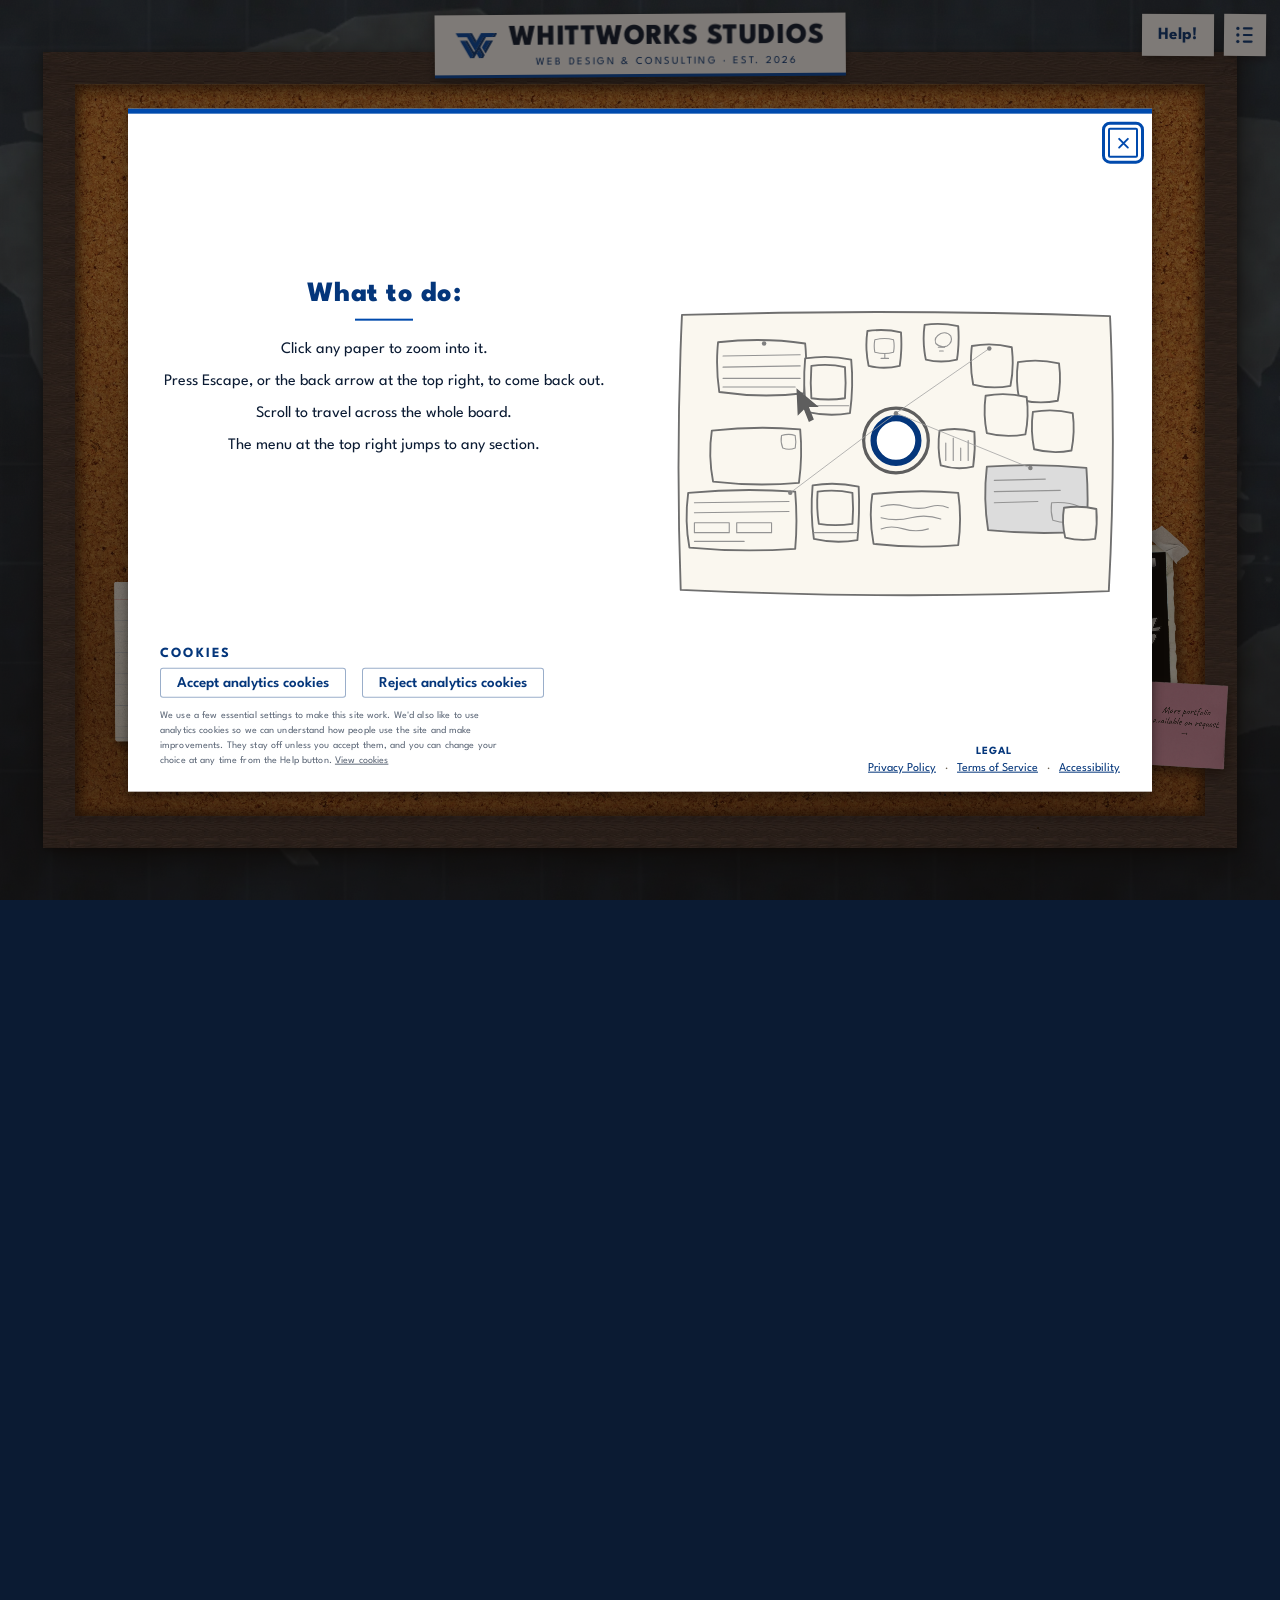
==== commit c3a2e1b7: "Spread the right column: Level Up print and pink sticky down 100 The owner asked whether the board s" ====
--- a/index.html
+++ b/index.html
@@ -2,9 +2,16 @@
 <html lang="en">
 <head>
 <meta charset="utf-8">
-<meta name="robots" content="noindex, nofollow">
 <meta http-equiv="Content-Security-Policy" content="default-src 'self'; img-src 'self' data:; style-src 'self' 'unsafe-inline'; script-src 'self' 'sha256-SpZBQdve0DnIN53bkA1GNiEDxtul8wv2DTjFEF1Nx7U='; font-src 'self'; connect-src https://formspree.io https://us.i.posthog.com; base-uri 'self'; form-action 'self' https://formspree.io; object-src 'none'">
 <meta name="referrer" content="strict-origin-when-cross-origin">
+<!-- The floor, and the reason it is inline rather than in css/style.css: if
+     that stylesheet 404s, every display rule on the page goes with it and BOTH
+     designs render, stacked, one after the other. Measured 2026-08-07, before
+     the events/testimonial content landed: innerText 3116
+     instead of 1387, the whole site twice. This one declaration survives that,
+     because an inline style cannot fail to arrive separately from the document
+     it is written in. css/style.css re-states it and then overrides it for the
+     cases where the board should actually show. -->
 <style>.corkboard{display:none}</style>
 <meta name="viewport" content="width=device-width, initial-scale=1">
 <script>
@@ -111,7 +118,11 @@
 <meta property="og:site_name" content="WhittWorks Studios">
 <meta property="og:title" content="WhittWorks Studios | Web Design &amp; Consulting">
 <meta property="og:description" content="WhittWorks Studios is the solo studio of Caden Whitt, designing and building websites and digital tools for businesses and organizations.">
-
+<!-- og:image and og:url are ABSOLUTE, and they have to be. The Open Graph spec
+     asks for a URL, and the scrapers behind iMessage, Slack, LinkedIn, Facebook
+     and Discord fetch these out of the markup without a document base to
+     resolve against — a bare "assets/og-thumbnail.jpg" is simply dropped by
+     most of them, which is a blank card every time anyone shares the site. -->
 <meta property="og:url" content="https://whittworkstudios.com/">
 <meta property="og:image" content="https://whittworkstudios.com/assets/og-thumbnail.jpg">
 <meta property="og:image:width" content="1200">
@@ -119,40 +130,270 @@
 <meta property="og:image:alt" content="WhittWorks Studios logo.">
 <meta name="twitter:card" content="summary_large_image">
 
+<!-- ==================================================================
+     NOTHING HIDES THE BOARD
+     ==================================================================
+     There was a capped fade here: hold #board at opacity 0 until either
+     window.load or a 1500ms cap, then fade it in. It is gone, and the reason
+     is worth keeping. The cap wins any time ~1.6MB of paper takes longer than
+     1.5s, which is every connection worth designing for, so the board was
+     revealed still half-loaded and the rest of it landed afterwards anyway.
+     The visitor paid the hold AND still watched the desk assemble itself.
+     Measured on a 100 KB/s line, the assets arrive one at a time from 2.5s
+     to 21.5s: against that, a 1.5s hold is indistinguishable from no hold.
+     A control with no fade put the board on screen at ~491ms against ~1315ms
+     with it.
+
+     What replaces it is in css/style.css: every element that carries a
+     photographed scan also carries a heavily downscaled picture of that exact
+     scan, base64'd into the stylesheet and shaped to stay inside the eventual
+     silhouette. 23 of them, 6.5KB gzipped, zero extra requests, no script. The
+     board is in the right shapes, in the right places, in the right colours,
+     out of focus, in the first frame that paints, and each scan then pulls
+     its own square of it into focus as it lands. This started out as flat
+     colours, which composed the board just as fast and arrived as a step
+     change from paint to photograph — read the top of css/style.css.
+     ================================================================== -->
+
+<!-- Content Security Policy, as a meta because GitHub Pages serves static
+     files and cannot set response headers. Defence in depth rather than a fix
+     for a known hole: this page takes no user input, has no forms, makes no
+     network calls, and embeds nothing third-party, so there is no injection
+     path today. What the policy buys is that if one ever appears — a
+     compromised host, a bad deploy, a future embed — an injected external
+     script or exfiltration attempt is refused by the browser.
+
+     'unsafe-inline' is present for scripts and styles and that IS a real
+     weakening, stated plainly rather than hidden. The alternative is hashing
+     the inline head script, and that script is edited often; a stale hash
+     would silently block it, drop `board-first`, and hand every wide visitor
+     the editorial design with nothing in the console tying it to this line.
+     The trade is deliberate: keep the origin lock, accept inline.
+
+     img-src allows data: because the LQIP placeholders and the neutral
+     polaroid film are base64 URIs. connect-src names formspree.io and nothing
+     else: js/form.js POSTs the contact form there so the visitor is not thrown
+     onto Formspree's own confirmation page, and that is the only request this
+     site makes to anywhere. It was 'none' until Phase 8 widened it by exactly
+     one origin. form-action names the same origin for the no-JS path, where
+     the browser navigates to it directly.
+
+     form-action WAS 'none', and Phase 7 is the reason it no longer is. The
+     contact form's no-JS fallback is a real <form method="POST"
+     action="https://formspree.io/f/...">, and form-action 'none' does not
+     merely fail to help that request, it blocks it outright: the browser
+     refuses to navigate to the action URL at all, silently, with nothing in
+     the page to catch or explain it. So the form's own action host joins
+     'self' (the second is for the same-origin GET this page still serves).
+
+     NOT AVAILABLE HERE: frame-ancestors and X-Frame-Options are header-only —
+     a meta CSP cannot carry frame-ancestors, and meta X-Frame-Options is
+     ignored by every browser. Clickjacking protection therefore needs a host
+     that can set headers, which Pages is not. Recorded, not solved. -->
+<!-- The policy itself now sits right after <meta charset> at the top of
+     <head>, so it also governs the inline floor style and the design script
+     above this point; it used to arrive after both and police neither.
+     script-src carries the bootstrap's sha256 instead of 'unsafe-inline'
+     (2026-10-28). Edit that script and the hash MUST be recomputed, or the
+     board never chooses its design: see tools/release/csp_hash.py. -->
 <link rel="canonical" href="https://whittworkstudios.com/">
+<!-- Structured data for search engines: the studio as a ProfessionalService.
+     A data block, not a script, so the CSP's script-src does not apply. -->
 <script type="application/ld+json">{"@context":"https://schema.org","@type":"ProfessionalService","name":"WhittWorks Studios","url":"https://whittworkstudios.com/","logo":"https://whittworkstudios.com/assets/favicon-512.png","image":"https://whittworkstudios.com/assets/og-thumbnail.jpg","description":"Websites and custom tools for businesses and organizations, designed, built, and shipped end to end.","email":"caden@whittworkstudios.com","founder":{"@type":"Person","name":"Caden Whitt"},"address":{"@type":"PostalAddress","addressLocality":"Birmingham","addressRegion":"AL","addressCountry":"US"},"areaServed":"US","sameAs":["https://www.linkedin.com/company/whittworks-studios"]}</script>
 <link rel="icon" href="assets/favicon-32.png" type="image/png">
 <link rel="icon" href="assets/favicon-512.png" type="image/png" sizes="512x512">
 <link rel="apple-touch-icon" href="assets/apple-touch-icon.png">
-
+<!-- THE WEBFONTS ARE NO LONGER SOMEONE ELSE'S HOST.
+     What used to be here was two preconnects and a stylesheet link to
+     fonts.googleapis.com, carrying a long comment about how much damage a
+     slow font host can do to a page like this one: a render-blocking sheet
+     on a host that is merely SLOW to say no (captive portal, corporate
+     proxy, DNS sinkhole, a region that blocks it) leaves readyState at
+     "loading" and the compositor with nothing to paint, so the visitor gets
+     white rather than a board. Measured against a blackholed font host with
+     scripting off, the page held a white screen for 54.6s on one machine and
+     144.1s on another. The link was defused with media="print" and an onload
+     that promoted it, and there was deliberately no <noscript> copy, because
+     a plain <noscript><link rel=stylesheet> reinstates exactly that failure
+     for the visitors least able to route around it.
+
+     None of that hazard is here any more, because the host is gone. The same
+     four families are served from assets/fonts/ — the identical latin woff2
+     subsets Google was sending, @font-face'd in css/style.css. There is now
+     no third-party request on this page at all, which also means Google no
+     longer receives the IP address of everyone who reads it.
+
+     The fallback stacks in css/style.css stay exactly as they were, and they
+     still matter: they are what letters the board if a font file 404s after
+     a bad deploy, and what letters it in the swap period.
+
+     FOUR preloads, and this used to say two. The old rule was right — preload
+     only the faces the visitor is looking at in the first frame — but it was
+     applied on a wrong reading of which faces those are, and leaving Caveat to
+     CSS discovery cost far more than the bytes it saved.
+
+     Caveat, measured: discovered from the stylesheet it started around 2.8s
+     and landed at 7.55s at 125 KB/s, while the board had been legible since
+     ~3.6s, so there were four seconds of fallback lettering on a fully
+     composed board. The claim it was traded against — that a slow font costs
+     the lettering and never the board — does not survive contact: on the
+     fallback, .pc-head's box doubles from 30.05px to 59.18px, "Have something
+     you want built?" wraps to four lines, "built?" overprints "Reach out for
+     design", the email address runs out the right side of the hand-drawn ink
+     circle, and the copyright line falls off the card. Every service sticky
+     reflows too. Preloading it costs nothing measurable: Caveat lands at 3.65s
+     instead of 7.56s while FCP (3608 vs 3644ms), cork.webp (13697 vs 13744ms)
+     and last byte (15149 vs 15162ms) all stay inside noise.
+
+     Space Mono 400 joins for the reason the original rule already gives.
+     It used to be the deskbar's four nav links, always-visible fixed chrome
+     that set no font-weight and so rendered at 400; those links now live in
+     the kebab's dropdown (see .board-menu a in css/style.css) and the
+     narrow-viewport board-exit control, neither on screen in the first
+     frame, but both are one click or tap away from it and neither should
+     pay a weight-swap the first time they are seen. It is 9.5KB, the
+     smallest font on the page, so keeping it eager costs nothing measurable.
+
+     Special Elite stays on CSS discovery: it letters the index cards, which
+     are photographed paper the eye reaches after the board composes, and its
+     fallback (American Typewriter, Courier) is metrically close enough that
+     the swap does not relayout a card.
+
+     crossorigin is required on font preloads even same-origin, or the preload
+     is fetched in a second, uncredentialed mode and the file downloads twice. -->
+<!-- Permanent Marker's preload was removed at Phase 9. Phase 5 replaced the
+     centre notecard, whose marker heading was the only thing on this page set
+     in that face, so it was 29KB fetched at high priority on every load to
+     letter nothing. 404.html still uses it and still carries its own copy of
+     the @font-face, which is why the file itself stays in assets/. -->
+<!-- Space Mono's two preloads went with the 2026-10-28 rebrand: every label
+     that used it is League Spartan now, so nothing on this page asks for it. -->
 <link rel="preload" as="font" type="font/woff2" crossorigin
       href="assets/fonts/caveat-latin.woff2">
-
+<!-- Special Elite and Anton were deliberately left on CSS discovery, on the
+     argument that Special Elite's fallback (American Typewriter, Courier) is
+     metrically close enough that the swap does not relayout a card. The owner
+     watched a reload and reported "words in a different font under all of the
+     words on the page", so the argument lost to the evidence: this face
+     letters EVERY index card, the About copy, the quote card and the whole
+     contact form, which is most of the words on the board, and Anton is the
+     single largest thing on screen. Both now arrive with the stylesheet.
+
+     Cost is 53KB plus 12KB on the critical path, and it is a real cost.
+     Special Elite is gated to the board's own breakpoint because only
+     css/style.css uses it; the editorial sets its body copy in Inter. Anton is
+     ungated because BOTH designs use it, the board for its title strip and the
+     editorial for its wordmark. -->
 <link rel="preload" as="font" type="font/woff2" crossorigin media="(min-width: 901px)"
       href="assets/fonts/special-elite-latin.woff2">
 <link rel="preload" as="font" type="font/woff2" crossorigin
       href="assets/fonts/league-spartan-latin.woff2">
-
+<!-- The walnut frame is a border-image, and a border-image has no placeholder
+     layer to hide behind: until wood.jpg lands the border paints as the flat
+     #42342f the CSS declares, which is the "shitty frame under the wood one"
+     the owner saw on reload. It is 9.9KB, the cheapest fix on this page. -->
 <link rel="preload" as="image" media="(min-width: 901px)" href="assets/wood.jpg">
 <link rel="stylesheet" href="css/style.css?v=124">
-
+<!-- READING MODE: the board reflowed into a column, for narrow and short
+     viewports. The media attribute is the whole gate — this file has no @media
+     of its own, so it applies exactly when that query matches.
+     It USED to be linked a second time inside <noscript>, back when the column
+     was also the no-JS fallback. It is not any more: the editorial design below
+     is what a visitor without scripting gets, and it is a better answer than
+     the column was. Do not re-add the noscript copy; with no JS the board is
+     display:none anyway and the rules would style something nobody can see. -->
 <link rel="stylesheet" href="css/reading.css?v=16"
       media="(max-width: 900px), (max-height: 540px)">
 <link rel="stylesheet" href="css/editorial.css?v=12">
-
+<!-- the cork is the backdrop everything sits on and it is the largest file
+     left, but it is discovered from CSS, so its fetch used to wait behind the
+     Google Fonts stylesheet (measured: assets start at 219ms, the font CSS
+     lands at 222ms). Preloading starts it at ~47ms with the rest of the head.
+     That stylesheet is gone now and the wait with it, but the preload still
+     earns its place: cork.webp is discovered from css/style.css either way,
+     and this is what puts it in front of the parse.
+
+     STARTING IT EARLY WAS NOT ENOUGH. A preload without fetchpriority lands
+     in the Low tier with the other two dozen images, and on a 100 KB/s line
+     that measured cork.webp beginning at 118ms and not finishing until
+     17.78s of an 18.4s load: the largest file on the page holding a
+     connection open for the whole load and finishing next to last. High puts
+     it in front of the paper, which is the right order — the cork is the one
+     asset every other asset is seen against. -->
+<!-- THE 901px GATE, added 2026-08-09, for the same reason the three tape
+     preloads below carry one. This link had none, so every phone fetched the
+     single largest asset on the site — 304KB of cork — to paint the editorial
+     design, which never references it, and logged a "preloaded but not used"
+     warning for the trouble. The decode warmer in the head script was already
+     inside the min-width:901px branch, so the bytes were the only thing
+     crossing the wire ungated. Below 901px .corkboard is display:none and the
+     stylesheet never asks for the texture; someone tapping the sticky note
+     into the board on a phone fetches it then, exactly as before. -->
 <link rel="preload" as="image" href="assets/cork.webp" fetchpriority="high" media="(min-width: 901px)">
-
+<!-- The board's baked lighting. These two gate html.board-shown alongside the
+     cork itself (see js/board.js), so the swap to the cheap background stack
+     waits on all three; preloading them keeps that wait short rather than
+     leaving the board on its gradient stack until a late discovery. -->
 <link rel="preload" as="image" href="assets/board-key-light.webp" fetchpriority="high" media="(min-width: 901px)">
 <link rel="preload" as="image" href="assets/board-shadow-pools.webp" fetchpriority="high" media="(min-width: 901px)">
-
+<!-- The three masking-tape strips, and they are here because tape is the one
+     photographed thing on this board that cannot have a placeholder at all.
+     It is translucent, so any layer under it still reads through on the
+     FINISHED board, and that is a fact about compositing rather than about
+     flat colour: an alpha-preserving THUMBNAIL of the tape, laid under the
+     real tape, was built and measured, and it shifts 88% of the loaded tape
+     by a mean of 11.9 levels (max 158). See the tape note at the top of
+     css/style.css.
+
+     Left on CSS discovery that leaves the largest per-pixel arrival on this
+     page: at stop 4, 3.17% of the frame changing by a mean of 131 levels as
+     three strips materialise out of bare cork, seconds after the board is
+     already on screen. Nothing can soften that arrival, so it has to happen
+     before there is a board for it to arrive on. High rather than a plain
+     preload for the same reason cork.webp is high: the Low tier puts them
+     straight back among two dozen images. Measured at 1 Mbps over five cold
+     loads, tape-7 lands at 1.82s against 12.80s without these.
+
+     41KB total, and that is the other half of this. They were re-encoded with
+     lossy alpha first (86,866 bytes to 41,828, tools/lqip/reencode_assets.py),
+     which is what makes jumping them up the queue cheap: cork.webp still
+     finishes earlier than before, 14.04s against 14.28s, because the page as
+     a whole is 203KB lighter.
+
+     THE 901px GATE IS NOT OPTIONAL. It matches the media query in
+     css/style.css that decides whether .corkboard is laid out at all. Below
+     it the visitor gets the editorial, the board is display:none, and the
+     browser never asks for these files. Measured ungated at 390x844: 42,180
+     bytes downloaded and never drawn, and three "preloaded but not used"
+     console warnings on every phone load. Gated: identical to not having
+     added them. Someone tapping the sticky note into the board on a phone
+     fetches the tape then, exactly as they always have.
+
+     COST, so it is on the record: these three delay css/style.css, which is
+     render-blocking, by 687ms at 1 Mbps (7,827 to 8,514ms, n=5 each). That
+     is the price of the arrival fix, not a free win. -->
 <link rel="preload" as="image" href="assets/paper/tape-7.webp" fetchpriority="high" media="(min-width: 901px)">
 <link rel="preload" as="image" href="assets/paper/tape-3.webp" fetchpriority="high" media="(min-width: 901px)">
 <link rel="preload" as="image" href="assets/paper/tape-4.webp" fetchpriority="high" media="(min-width: 901px)">
-
-<link rel="preload" as="script" href="js/board.js?v=70">
+<!-- The two scripts sit at the end of <body>, so the parser only asks for them
+     after 24 image requests are already holding the connection open. Measured
+     on a 100 KB/s line that put the camera at 8.7s. Preloading them here puts
+     9KB of code ahead of 1.3MB of paper, and matters more than ever now that
+     the board is legible from the first frame: the visitor can read it and
+     want to scroll it long before the paper has landed, and the camera is
+     what scrolling does. Measured with these two in place, board.js and
+     hand.js finish at 631ms and 398ms on that same line. The href must stay
+     byte-identical to the script tags at the end of the body or the browser
+     fetches each file twice. -->
+<link rel="preload" as="script" href="js/board.js?v=72">
 <link rel="preload" as="script" href="js/hand.js?v=8">
 </head>
 <body>
+<!-- The brand W, traced from the owner's logo file (assets/brand/w-mark.svg,
+     regenerated by tools/brand/trace_mark.py). Defined once here and drawn by
+     <use> in the deskbar, the sticker and the editorial header, so both designs
+     share one copy and no request. It lives in the zero-size defs SVG
+     below, which keeps it out of layout. -->
 
 <svg width="0" height="0" style="position:absolute" aria-hidden="true">
   <defs>
@@ -166,17 +407,19 @@
     <polygon fill="#04367B" points="616.179,91 674.381,91 543.991,317.847 643.012,489.006 605.496,554 547.314,554 584.544,488.545 515.094,368.321 407.207,554 349.291,554 386.199,488.565 199.999,166 256.483,166 402.746,419.323 436.31,402.302"/>
     <polygon fill="#04367B" points="771.341,166 829.485,166 662.066,456.661 632.506,405.481"/>
     </symbol>
-
+    <!-- pen wobble at fiber scale. a low frequency with a big displacement
+         crenellates the whole stroke and reads as crumpled foil, so: higher
+         frequency, small throw. -->
     <filter id="roughen" x="-5%" y="-5%" width="110%" height="110%">
       <feTurbulence type="fractalNoise" baseFrequency="0.09" numOctaves="3" seed="4" result="n"/>
       <feDisplacementMap in="SourceGraphic" in2="n" scale="2.4" xChannelSelector="R" yChannelSelector="G"/>
     </filter>
-
+    <!-- guillotine cut: nibbles the index cards' silhouette off true -->
     <filter id="cut" x="-3%" y="-3%" width="106%" height="106%">
       <feTurbulence type="fractalNoise" baseFrequency="0.012 0.05" numOctaves="2" seed="7" result="n"/>
       <feDisplacementMap in="SourceGraphic" in2="n" scale="3" xChannelSelector="R" yChannelSelector="G"/>
     </filter>
-
+    <!-- ink tremor: same pen, different wobble per cluster of writing -->
     <filter id="ink-a" x="-8%" y="-8%" width="116%" height="116%">
       <feTurbulence type="fractalNoise" baseFrequency="0.08 0.05" numOctaves="2" seed="3" result="n"/>
       <feDisplacementMap in="SourceGraphic" in2="n" scale="2.2"/>
@@ -189,17 +432,51 @@
       <feTurbulence type="fractalNoise" baseFrequency="0.08 0.05" numOctaves="2" seed="23" result="n"/>
       <feDisplacementMap in="SourceGraphic" in2="n" scale="2"/>
     </filter>
-
+    <!-- lighter tremor for typewriter strikes -->
     <filter id="ink-t" x="-6%" y="-6%" width="112%" height="112%">
       <feTurbulence type="fractalNoise" baseFrequency="0.12 0.08" numOctaves="2" seed="31" result="n"/>
       <feDisplacementMap in="SourceGraphic" in2="n" scale="1.3"/>
     </filter>
-
+    <!-- Phase 6: one staple, drawn once and <use>'d by all four trim strips
+         below. Three rectangles in one path (crown, left leg, right leg) so a
+         staple costs one flat fill and nothing to rasterise per instance
+         beyond a transform. No filter, no shadow: the owner has just had two
+         rounds of render cost stripped out of this page, so nothing decorative
+         gets it back. The symbol's own "up" is its crown; a <use> that leaves
+         it unrotated bites downward, which is why the top strip below uses it
+         plain and the other three rotate it to face their own outer edge. -->
   </defs>
 </svg>
 
+
+<!-- ==================================================================
+     TWO DESIGNS, ONE DOCUMENT, AND THE ORDER MATTERS
+     ==================================================================
+     .editorial comes first and is the DEFAULT. .corkboard comes second and
+     is an enhancement that needs two things the editorial does not: a
+     script, and a wide screen.
+
+     So the editorial is what a phone shows, what a visitor with scripting
+     off shows, what a strict CSP that rejects js/board.js shows, what a
+     crawler reads first, and what is left if board.js 404s after a bad
+     deploy. The board is what a laptop with JavaScript shows, and what
+     anyone gets by tapping the sticky note in the corner.
+
+     This is why the html element gets a js class from the inline script in
+     the head. Without it every one of those failure paths lands on a
+     complete, typeset, readable page instead of a 3600x2400 board with no
+     camera pointed at it. Only one of the two is ever in the layout, so
+     only one is ever in document.body.innerText.
+     ================================================================== -->
+
 <div class="editorial">
-
+  <!-- Cookie banner for the phone and text design (the board asks in its
+       welcome panel). Wording, equal buttons, in-flow placement at the top of
+       the page and the confirmation step follow the GOV.UK cookie banner
+       pattern; equal styling also follows the EDPB cookie banner taskforce
+       report (2023). Not fixed to the screen, so it never covers a field
+       someone is typing in (WCAG 2.4.11). js/consent.js shows it only when no
+       choice is stored, and the footer's Cookie settings button reopens it. -->
   <div class="cookie-banner" data-consent-bar role="region" aria-label="Cookies on WhittWorks Studios" hidden>
     <div class="cookie-question" data-cookie-question>
       <h2 class="cookie-heading">Cookies on WhittWorks Studios</h2>
@@ -309,6 +586,9 @@
         <figcaption class="meta testimonial-attr">Chad Prewett, Former Auburn Men's Basketball Coach, UniteUS <span class="nobr">Co-Founder</span></figcaption>
       </figure>
 
+      <!-- RESERVED: a second testimonial figure goes here once its
+           materials are confirmed; see the reserved-cork note in the board
+           markup and HANDOFF.md. -->
     </section>
 
     <section class="band band-contact" id="contact" aria-labelledby="contact-title">
@@ -316,6 +596,11 @@
       <p class="contact-head" id="contact-title">Have something you want built?</p>
       <p class="contact-line">Reach out for design and consulting availability.</p>
 
+      <!-- The phone and no-JS copy of the board's contact form. Same Formspree
+           inbox, same fields and names; ids carry an ecf- prefix so the two
+           copies never collide. js/form.js and js/validate.js find every
+           form[data-cf] and scope themselves to it. With scripting off it
+           posts natively, which is the whole no-JS story. -->
       <form class="cf ecf" id="editorial-form" action="https://formspree.io/f/xyegnvzd" method="POST" data-cf data-status="ecf-status">
         <div class="ecf-grid">
           <div class="cf-field">
@@ -370,11 +655,18 @@
       <p class="meta footer-links"><a href="privacy.html">Privacy</a> <span aria-hidden="true">&middot;</span> <a href="terms.html">Terms</a> <span aria-hidden="true">&middot;</span> <a href="accessibility.html">Accessibility</a> <span class="footer-cookie-item"><span aria-hidden="true">&middot;</span> <button class="footer-cookie" type="button" data-consent-open>Cookie settings</button></span></p>
     </div>
 
+    <!-- The way onto the cork board, and it lives HERE rather than pinned to a
+         corner on purpose. Fixed to the viewport it was the loudest thing on
+         every screen of a page that is meant to read as a calm typeset site.
+         In the footer it is a reward for reaching the end: you find it, or you
+         never know it was there, which is the right weight for an easter egg
+         that swaps the whole design. -->
     <button class="board-peek" type="button" aria-controls="corkboard"
             aria-label="The real board: open the cork board version of this site">
       <span class="peek-note" aria-hidden="true">
         <svg class="ink peek-face" viewBox="0 0 100 100">
-
+          <!-- two Sharpie dashes and a mouth that overshoots on the left, the
+               way a hand drawing quickly finishes a curve past where it meant to -->
           <path style="--sw:7" d="M35 37 q1.5 6 0.5 11"/>
           <path style="--sw:7" d="M65 38 q-1.5 6 -0.5 11"/>
           <path style="--sw:6" d="M27 59 q10 19 24 18 q16 -1 22 -20"/>
@@ -387,7 +679,37 @@
 </div>
 
 <div class="corkboard" id="corkboard">
-
+  <!-- The strip used to carry the title AND the four links side by side,
+       which kept the whole thing small enough to avoid competing with the
+       board. Splitting it in two lets the title get big enough to actually
+       read as a headline, and the links move into the kebab's dropdown
+       below instead of being crammed in next to it. The uppercase look is
+       text-transform, not the words themselves: the accessible name (and
+       the innerText tripwire js/peek.js's neighbor script checks) has to
+       stay "WhittWorks Studios" in mixed case.
+
+       Phase 5: this is now an <h1>, not a <span>. Deleting the centre
+       notecard's .marker heading below removed the board layout's only
+       top-level heading, so the strip's name is promoted to fill that
+       role. (The editorial design keeps its own separate <h1 class="wordmark">
+       further down this file; only one design is ever displayed at a
+       time, so two <h1>s in one document is already this codebase's
+       pattern, not a new one.) Every property the browser's default <h1>
+       styling would otherwise add — margin, font-weight — is either
+       already zeroed by the global reset above or set explicitly on
+       .deskbar-name, so the strip reads pixel-identical to the old <span>.
+
+       The kicker line below it is the first of the notecard's two typed
+       lines, promoted here for the same reason. The second line, "Caden
+       Whitt, Founder · whittworkstudios.com", is deliberately NOT carried
+       over: that credit already lives on the founder polaroid's caption a
+       few sections down, and the domain is the site the visitor is
+       already reading this on. -->
+  <!-- A <header>, not a <nav>. It was a nav when it carried the four section
+       links; Phase 3 moved those into the kebab dropdown below and Phase 5
+       gave this the <h1> and the kicker, which left an element announcing
+       itself as primary navigation while containing no links at all. The nav
+       landmark moved to the dropdown, where the links actually are. -->
   <header class="deskbar">
     <svg class="deskbar-mark" viewBox="0 0 925.304 554" aria-hidden="true" focusable="false"><use href="#w-mark"/></svg>
     <div class="deskbar-text">
@@ -396,18 +718,70 @@
     </div>
   </header>
 
+  <!-- The four links that used to live in the deskbar, plus Reviews and a
+       way back to the opening view, now live behind this kebab instead of
+       out on the strip. js/menu.js (its own file, same reasoning as
+       js/peek.js: small and separate so a failure in board.js or hand.js
+       cannot take the menu down with it) does the opening, closing and
+       focus work; js/board.js already knows how to drive a[data-stop]
+       links to a camera stop and does not need to learn anything new to
+       reach these. The icon is drawn to the owner's own description of it,
+       three rows of one dot and one dash each. -->
+  <!-- The real primary navigation: the button and the list it controls, kept
+       together inside one landmark so a visitor browsing by landmark finds
+       the menu rather than the title strip. Both children are position:fixed
+       in their own right, so this wrapper adds a landmark and nothing else. -->
   <nav class="board-nav" aria-label="Primary">
-
+  <!-- Owner's own words: "we may need a back arrow in the top right portion
+       that backs people out instead of the escape button because people are
+       stupid." Same paper-square treatment as the kebab so the row reads as
+       one strip of hardware. data-stop="0" is the whole of the wiring:
+       js/board.js's nav-link handler already knows how to drive goToStop
+       from that attribute, widened from a[data-stop] to [data-stop] so a
+       plain <button> qualifies without a second, parallel handler.
+       Visibility is NOT a class this file invents. js/board.js already sets
+       .far on #board below FAR_SCALE, which is exactly the whole-board
+       framing this button would do nothing at; css/style.css mirrors that
+       one flag onto <html> (see setFar()'s comment in js/board.js for why a
+       mirror is needed at all) and hides this button until it flips. -->
   <button class="board-back-btn" type="button" data-stop="0" aria-label="Back to the whole board">
     <svg class="board-back-icon" viewBox="0 0 24 24" aria-hidden="true" focusable="false"
          fill="none" stroke="currentColor" stroke-width="2.8"
          stroke-linecap="round" stroke-linejoin="round">
-
+      <!-- A U-turn arrow, drawn to the reference the owner supplied: the shaft
+           runs right along the top, turns down through a half circle on the
+           right, and comes back a short way along the bottom, with a large
+           open head pointing LEFT at the start of the top stroke. It reads as
+           "go back the way you came" rather than as "previous item", which is
+           what a plain chevron says.
+
+           NO LABEL, on the owner's instruction. The word "Back" sat here
+           briefly because the control was being reported as invisible, but
+           that turned out to be a real bug in js/board.js rather than a
+           legibility problem -- board-zoomed was derived from an absolute
+           scale, so the button never appeared at all below about 1200px of
+           window width. With that fixed the glyph shows everywhere and can
+           stand on its own, which is what it does here. -->
       <path d="M2.7 8.6H15.4a5.25 5.25 0 0 1 0 10.5h-5.2"/>
       <path d="M8.9 3.3 2.7 8.6l6.2 5.3"/>
     </svg>
       </button>
-
+  <!-- The owner asked for the board to explain itself once, on the first
+       visit, and to let a visitor bring that explanation back at will
+       afterwards. This button is the "at will" half; js/welcome.js owns the
+       "once" half. Visible at every framing, unlike the back arrow above,
+       because "how does this work" is a question worth being answerable
+       from anywhere on the board.
+
+       Reads "Help!" now, not a bare "?" glyph: a question mark alone was too
+       easy to miss among the plain squares beside it. The label stays
+       aria-label="How this site works" rather than "Help!" a second time --
+       aria-label wins the accessible-name computation over visible text, so
+       a screen reader announces the fuller sentence once, not the word
+       "Help!" twice back to back. Because the word is wider than a glyph,
+       this button is no longer a square like its neighbours; see
+       .board-help-btn in css/style.css for the paper-tab treatment that
+       keeps it in the same row without pushing the other two off screen. -->
   <button class="board-help-btn" type="button" aria-haspopup="dialog"
           aria-controls="welcome-panel" aria-label="Help! How this site works">
     <span class="board-help-icon">Help!</span>
@@ -433,10 +807,37 @@
   </ul>
   </nav>
 
+  <!-- ==================================================================
+       THE WELCOME PANEL
+       ==================================================================
+       "Super basic and bland" on purpose, the owner's own words for the
+       content side of this. It is an instruction sheet, not another piece
+       of photographed paper, which is why it is plain off-white chrome
+       (the same #f4efe2 family .deskbar and the kebab already use) instead
+       of a torn index card.
+
+       Two elements, not one, because the dim-behind-the-board effect and
+       the panel itself have different jobs and different z-indexes: the
+       backdrop reads the board as inactive, the panel is the thing a
+       visitor actually reads and acts on. js/welcome.js owns both --
+       opening on a first visit (localStorage, wrapped in try/catch the same
+       way js/peek.js wraps its own key, because Safari private mode throws
+       on access and a storage failure must not cost the panel), reopening
+       from the help button above, and closing from the X, Escape, or a
+       click on the dimmed backdrop.
+
+       Both live inside #corkboard on purpose and nowhere else. That is the
+       entire mechanism that keeps this board-only: below 901px, or with no
+       JS, #corkboard is display:none and drags every descendant down with
+       it, so this needs no width query or no-JS guard of its own -- it
+       inherits the same gate the rest of the board furniture already
+       answers to. -->
   <div class="welcome-backdrop" id="welcome-backdrop" aria-hidden="true"></div>
   <div class="welcome-panel" id="welcome-panel" role="dialog" aria-modal="true"
        aria-labelledby="welcome-heading" tabindex="-1">
-
+    <!-- A red X in a box, var(--red), the same red every other alert mark
+         on this page already uses (the required-field asterisk, the form's
+         error text). -->
     <button class="welcome-close" type="button" aria-label="Close">
       <svg class="welcome-close-icon" viewBox="0 0 24 24" aria-hidden="true" focusable="false">
         <path d="M5 5 L19 19 M19 5 L5 19" stroke="currentColor" stroke-width="3" stroke-linecap="round"/>
@@ -445,11 +846,27 @@
 
     <div class="welcome-body">
       <div class="welcome-col welcome-col-text">
-
+        <!-- Cut to the bone on the owner's own instruction: "I do not want
+             the explanation section to be scrollable, it should be super
+             quick and easy." Every sentence below is exactly what he asked
+             for, no more -- see the no-scroll proof for .welcome-col-text
+             below and PROGRESS.md for the measured numbers this copy was
+             cut to hit. -->
+        <!-- Two blocks, not one run of copy. The instructions centre themselves
+             in whatever height is left over and the privacy block pins to the
+             bottom of the column, so the two read as separate concerns with
+             real air between them rather than as one list that happens to end
+             in a cookie notice. -->
         <div class="welcome-howto">
           <h2 class="welcome-heading" id="welcome-heading">What to do:</h2>
           <p>Click any paper to zoom into it.</p>
-
+          <!-- Class so css/reading.css can drop this ONE line. Below 901px wide
+               or 541px tall the camera is not running, nothing zooms, and
+               .board-back-btn is never revealed because board-zoomed never gets
+               set -- measured, not assumed. Every other line here stays true in
+               that layout (clicking a paper still takes you to it, scrolling
+               still travels, the menu still jumps), but this one sends the
+               visitor looking for a control that is not on the screen. -->
           <p class="welcome-step-back">Press Escape, or the back arrow at the top right, to come back out.</p>
           <p>Scroll to travel across the whole board.</p>
           <p>The menu at the top right jumps to any section.</p>
@@ -458,12 +875,33 @@
         <div class="welcome-privacy">
         <h3 class="welcome-subhead">Cookies</h3>
 
+        <!-- The choice comes FIRST and the explanation sits under it in fine
+             print, on the owner's ask: "Just a simple allow cookies or deny
+             and then this can be under in small font." That is also the order
+             that actually respects the decision, since nothing loads until a
+             visitor makes one, so the buttons are the point of this section
+             and the paragraph is the disclosure behind it. -->
         <div class="welcome-consent">
-
+          <!-- aria-pressed, set here rather than only in script, so the
+               buttons announce as a two-state choice even in the instant
+               before js/welcome.js has run. The chosen one gets shaded and
+               flipped to true; see renderConsentStatus() there. -->
+          <!-- Labels and equal styling follow the GOV.UK cookie banner pattern
+               and the EDPB cookie banner taskforce (2023): say which cookies,
+               and never make Accept brighter or bigger than Reject. -->
           <button class="welcome-consent-btn" type="button" data-consent="granted" aria-pressed="false">Accept analytics cookies</button>
           <button class="welcome-consent-btn" type="button" data-consent="denied" aria-pressed="false">Reject analytics cookies</button>
         </div>
 
+        <!-- ACCURATE, and it was not before. This used to say the site "only
+             remembers whether you chose the board or the plain text version,
+             and forgets that when you close the tab". Only the first of those
+             three keys behaves that way: js/peek.js puts ww-board-open in
+             sessionStorage, but js/welcome.js writes ww-welcome-seen and
+             ww-analytics to localStorage, which outlive the tab and were
+             disclosed nowhere. A privacy notice that under-reports what is
+             stored is the one kind of copy that has to be exact, so all three
+             are named here and privacy.html carries the longer version. -->
         <p class="welcome-fineprint">We use a few essential settings to make this site
            work. We'd also like to use analytics cookies so we can understand how
            people use the site and make improvements. They stay off unless you accept
@@ -474,41 +912,117 @@
       </div>
 
       <div class="welcome-col welcome-col-sketch">
-
+        <!-- ==============================================================
+             THE PENCIL-SKETCH EXPLAINER
+             ==============================================================
+             The owner's own description: "an animation of a pencil drawing
+             mouse clicking around a basic pencil drawing of the website...
+             easy and cheap sketches... a mouse clicking a section and then
+             it zooming in, then an explanation that they click esc to back
+             out of it." One inline SVG, nothing photographed, nothing
+             imported: every shape below is a wobbly hand-authored path,
+             the same technique the doodle stickies on the board itself use
+             (see .sticky.doodle in index.html) of drawing a curve through
+             slightly uneven control points rather than a mathematically
+             true rectangle. No feTurbulence filter here on purpose --
+             those cost a rasterisation pass each, the exact thing the
+             PERFORMANCE section of this build asked to be careful about,
+             and a panel that only opens at idle is still not a reason to
+             spend on decoration for free.
+
+             viewBox is 360x240, which is .board's own 3600x2400 divided by
+             10: every shape below is the owner's own measured board
+             coordinates for that paper, scaled by exactly 1/10 rather than
+             hand-converted one at a time, which is what keeps the miniature
+             in true proportion to the real board instead of drifting off it
+             shape by shape. It used to be six anonymous rectangles; the
+             owner asked for a drawing someone would recognise as THIS board,
+             so every paper below is at its own real position: the About
+             card, the founder polaroid, the monitor and bulb doodles, the
+             four-sticky services cluster, the circular sticker with its
+             solid dark middle, the chart doodle, the contact postcard and
+             its stamp, the contact form with its rule lines and two input
+             boxes, Chad's polaroid, the quote card with a few squiggles for
+             text, the Level Up print as the one dark filled shape on the
+             board, and the portfolio sticky. A handful of small filled
+             pins and a few thin strings fan out from the sticker, echoing
+             js/board.js's own STRINGS array, because a board with nothing
+             pinned to it would not read as this one.
+
+             ANIMATION, CSS keyframes only, transform and opacity only (the
+             PERFORMANCE section's own rule): a cursor drifts to the About
+             card specifically, top left and the easiest paper to follow, a
+             click ripple fires, the whole .sketch-scene group scales and
+             translates so that card fills the frame -- translate(center)
+             scale(S) translate(-target) is the identical composition
+             js/board.js's writeFraming() uses for the real camera -- a crude
+             back-arrow glyph appears top right (echoing the real one added
+             just above), then it scales back out and the cursor resets for
+             the loop.
+
+             REDUCED MOTION: css/style.css already kills every animation on
+             the page unconditionally (`*, *::before, *::after { animation:
+             none !important }`), so nothing here needs its own reduced-
+             motion query. What matters is what is LEFT once the animation
+             is gone: an element with animation:none renders whatever its
+             own base rule says, not a frozen keyframe, so the base
+             transform/opacity on .sketch-scene, .sketch-cursor,
+             .sketch-click and .sketch-glyph below are deliberately set to
+             one coherent pose -- board at rest, cursor resting on the
+             paper it is about to click, ripple and glyph both invisible --
+             rather than left to whatever the last keyframe in the file
+             happens to be. That is the "sensible still frame" rather than
+             a half-finished one. -->
         <svg class="welcome-sketch" viewBox="0 0 360 240" aria-hidden="true" focusable="false">
           <g class="sketch-scene">
-
+            <!-- the board's own edge, for context -->
             <path class="sk-line" d="M8 9 Q180 4 352 10 Q357 120 351 231 Q180 238 7 230 Q3 120 8 9 Z"/>
 
+            <!-- About card: board x360-1089 y294-741, wide ruled index card -->
             <path class="sk-line" d="M37 31 Q73 27 107 32 Q109 52 106 72 Q72 76 38 71 Q35 51 37 31 Z"/>
             <path class="sk-detail" d="M41 42 L103 41"/>
             <path class="sk-detail" d="M41 51 L103 50"/>
             <path class="sk-detail" d="M41 60 L103 60"/>
             <path class="sk-detail" d="M41 67 L99 67"/>
 
+            <!-- Founder polaroid: board x1060-1449 y430-890, thick white
+                 border drawn as a second inner outline, caption strip as a
+                 line near the bottom rather than a filled band -->
             <path class="sk-line" d="M107 44 Q126 41 144 45 Q146 66 143 88 Q126 91 108 87 Q105 66 107 44 Z"/>
             <path class="sk-line" d="M112 50 Q126 48 139 51 Q140 64 139 76 Q126 78 112 76 Q111 64 112 50 Z"/>
             <path class="sk-detail" d="M109 82 L142 82"/>
 
+            <!-- Monitor doodle: board x1560-1846 y210-515, small sticky with
+                 a screen-and-stand line drawing -->
             <path class="sk-line" d="M157 22 Q171 20 184 23 Q185 37 183 50 Q170 53 158 50 Q155 36 157 22 Z"/>
             <path class="sk-detail" d="M163 29 Q171 27 178 29 Q179 34 178 39 Q171 41 163 39 Q162 34 163 29 Z"/>
             <path class="sk-detail" d="M168 44 L174 44 M171 40 L171 44"/>
 
+            <!-- Bulb doodle: board x2020-2305 y160-464, another small
+                 sticky with a bulb-and-base line drawing -->
             <path class="sk-line" d="M203 17 Q216 15 230 18 Q231 32 229 45 Q216 48 204 45 Q201 31 203 17 Z"/>
             <path class="sk-detail" d="M216 24 Q221 22 224 26 Q226 31 221 34 Q216 36 212 32 Q210 27 216 24 Z"/>
             <path class="sk-detail" d="M214 35 L219 35 M215 38 L218 38"/>
 
+            <!-- Four blue stickies: board x2400-3267 y326-1225, a loose
+                 diagonal cluster -->
             <path class="sk-line" d="M241 34 Q257 31 273 35 Q275 51 272 66 Q257 69 242 65 Q239 50 241 34 Z"/>
             <path class="sk-line" d="M278 47 Q294 44 311 48 Q313 63 310 78 Q294 81 279 77 Q276 62 278 47 Z"/>
             <path class="sk-line" d="M252 74 Q268 71 285 75 Q287 90 284 105 Q268 108 253 104 Q250 89 252 74 Z"/>
             <path class="sk-line" d="M290 87 Q306 84 322 88 Q324 103 321 118 Q306 121 291 117 Q288 102 290 87 Z"/>
 
+            <!-- Chart doodle: board x2140-2433 y1010-1321, small sticky
+                 with a few bar-chart lines -->
             <path class="sk-line" d="M215 102 Q229 99 243 103 Q244 117 242 131 Q229 134 216 130 Q213 116 215 102 Z"/>
             <path class="sk-detail" d="M220 126 L220 112 M226 126 L226 108 M232 126 L232 116 M238 126 L238 110"/>
 
+            <!-- Contact postcard: board x310-1035 y1000-1454, a stamp
+                 square in its top right -->
             <path class="sk-line" d="M32 102 Q68 98 103 101 Q105 122 102 144 Q67 147 33 143 Q29 122 32 102 Z"/>
             <path class="sk-detail" d="M88 106 Q94 104 99 106 Q100 111 99 116 Q94 118 89 116 Q87 111 88 106 Z"/>
 
+            <!-- Contact form: board x120-1000 y1500-1980, rule lines and
+                 two input boxes -->
             <path class="sk-line" d="M13 152 Q56 148 99 151 Q101 175 99 197 Q56 200 14 196 Q10 175 13 152 Z"/>
             <path class="sk-detail" d="M18 160 L94 159"/>
             <path class="sk-detail" d="M18 168 L94 167"/>
@@ -516,40 +1030,73 @@
             <path class="sk-detail" d="M52 176 L80 176 L80 184 L52 184 Z"/>
             <path class="sk-detail" d="M18 191 L58 191"/>
 
+            <!-- Chad's polaroid: board x1119-1503 y1450-1908, second
+                 portrait with its own caption strip -->
             <path class="sk-line" d="M113 146 Q131 143 150 147 Q151 168 149 190 Q131 193 114 189 Q111 168 113 146 Z"/>
             <path class="sk-line" d="M117 151 Q131 149 145 152 Q146 165 145 177 Q131 179 118 177 Q116 165 117 151 Z"/>
             <path class="sk-detail" d="M114 184 L149 184"/>
 
+            <!-- Quote card: board x1600-2311 y1510-1949, ruled card with a
+                 few squiggle lines standing in for text -- no letters -->
             <path class="sk-line" d="M161 153 Q196 149 230 152 Q233 173 230 194 Q196 197 162 193 Q158 172 161 153 Z"/>
             <path class="sk-detail" d="M168 163 Q178 160 188 163 Q198 166 208 163 Q215 161 222 164"/>
             <path class="sk-detail" d="M168 172 Q180 175 192 172 Q204 169 216 173"/>
             <path class="sk-detail" d="M168 181 Q176 178 186 181 Q196 184 206 181"/>
 
+            <!-- Level Up print: board x2520-3337 y1300-1842, the one dark
+                 filled object on the board -- everything else here is
+                 fill:none -->
             <path class="sk-print" d="M253 131 Q293 128 333 132 Q335 158 333 183 Q293 186 254 182 Q250 157 253 131 Z"/>
-
+            <!-- Enough interior to read as a printed page rather than a
+                 rectangle: a heading bar, two lines under it, and a mark off
+                 to the right where the real print carries its logo. -->
             <path class="sk-detail" d="M259 142 L300 141 M259 151 L312 150 M259 160 L294 159"/>
             <path class="sk-detail" d="M305 160 Q319 159 327 163 Q328 170 326 175 Q315 177 306 174 Q304 167 305 160 Z"/>
 
+            <!-- Portfolio sticky: board x3140-3418 y1630-1905 -->
             <path class="sk-line" d="M315 164 Q328 162 341 165 Q342 177 340 189 Q328 191 316 188 Q313 176 315 164 Z"/>
 
+            <!-- The sticker: cork centre 1704,1104, 600 across, a ring
+                 with a solid dark middle -- the disc is the second and
+                 last filled shape here besides the Level Up print. -->
             <circle class="sk-ring" cx="180" cy="110" r="26"/>
             <circle class="sk-fill-dark" cx="180" cy="110" r="18"/>
 
+            <!-- Strings, fanning from the sticker's own pin the same way
+                 js/board.js's STRINGS array fans real red string from
+                 [0, 3], [0, 4] and [0, 8]: to the services cluster, to the
+                 Level Up print, and to the contact form. Thin and dark
+                 like every other stroke here, not the board's red -- see
+                 .sk-string in css/style.css for why. -->
             <path class="sk-string" d="M180 88 L255 36"/>
             <path class="sk-string" d="M180 88 L288 132"/>
             <path class="sk-string" d="M180 88 L95 152"/>
 
+            <!-- A handful of pins. Small filled dots are allowed even
+                 though the rule above is fill:none for everything except
+                 the sticker's middle and the Level Up print -- that rule
+                 is about the papers themselves, and a pin has always been
+                 a dot of solid metal, not an outline. Not every pin here
+                 carries a string, the same way the real board keeps a
+                 stray pin or two unstrung. -->
             <circle class="sk-pin" cx="180" cy="88" r="1.8"/>
             <circle class="sk-pin" cx="255" cy="36" r="1.8"/>
             <circle class="sk-pin" cx="288" cy="132" r="1.8"/>
             <circle class="sk-pin" cx="95" cy="152" r="1.8"/>
             <circle class="sk-pin" cx="74" cy="32" r="1.8"/>
           </g>
-
+          <!-- The ripple is a CHILD of the cursor group, not a sibling, so
+               it inherits the arrow's own drift for free and only ever
+               needs its own scale/opacity keyframes -- one fewer pair of
+               coordinates to keep in sync by hand. -->
           <g class="sketch-cursor">
             <path class="sk-cursor-body" d="M0 0 L1 22 L6 17 L10 27 L14 25 L10 15 L18 15 Z"/>
             <g class="sketch-click">
-
+              <!-- cx/cy of 0 is the cursor path's own origin, which is its
+                   TIP. It was (9, 4), so the ripple bloomed from the middle
+                   of the arrow instead of from the point that is doing the
+                   clicking. Scaling this group therefore expands the ring
+                   out of the tip, which is where a click actually lands. -->
               <circle cx="0" cy="0" r="9"/>
             </g>
           </g>
@@ -558,11 +1105,28 @@
       </div>
     </div>
 
+      <!-- The Legal line lives in a footer across the BOTTOM of the panel,
+           on the owner's ask, rather than inside the left column. It runs
+           the full width under both columns and reads left to right from
+           the bottom-left corner. -->
       <div class="welcome-footer">
-
+        <!-- The heading and the line share a shrink-wrapped block so "Legal"
+             can centre over the links themselves rather than over the panel's
+             whole width, which is what makes it read as a header for them
+             instead of a stray word floating above. -->
         <div class="welcome-footer-block">
         <h3 class="welcome-subhead">Legal</h3>
-
+        <!-- One line, not a stacked list: the owner wants the three items
+             read at a glance, separated by a middot the same way the site's
+             own editorial attribution already uses one. Privacy Policy is
+             the only real link; the other two stay plain unlinked text with
+             their "(being written)" note so neither reads as a dead link,
+             and their HTML comments below still mark exactly where each href
+             goes once that page exists. "Accessibility Statement" is
+             shortened to "Accessibility" here only, to keep the line short
+             enough to hold at 1280px; if it still wraps at that width it
+             wraps at a space like any other text, which is fine -- see
+             .welcome-legal in css/style.css for why no nowrap is set. -->
         <p class="welcome-legal">
           <a href="privacy.html">Privacy Policy</a>
           <span class="welcome-legal-sep" aria-hidden="true">&middot;</span>
@@ -575,20 +1139,65 @@
   </div>
 
   <div class="viewport">
-
+    <!-- The backstop. Solid colour only, so the compositor never has to
+         rasterise it and it cannot fail to paint. A second, cork-textured
+         sheet used to sit between this and the board; it was deleted after 67
+         photographs showed it failing in exactly the frames it existed to
+         rescue. See the .board-floor rule in css/style.css before adding
+         anything back here. -->
     <div class="board-floor" aria-hidden="true"></div>
-
-    <img class="board-snap" data-src="assets/board-snapshot.webp?v=3" alt="" aria-hidden="true" width="3600" height="2400" decoding="async">
+    <!-- The board at rest as one picture, flown in place of the live board
+         during click flights (see THE SNAPSHOT FLIGHT in js/board.js). No src
+         on purpose: js/board.js sets it from data-src only after the board is
+         shown, so it never competes with the first load. Rebuild it with
+         python3 -I tools/release/make_snapshot.py after any visual change. -->
+    <img class="board-snap" data-src="assets/board-snapshot.webp?v=4" alt="" aria-hidden="true" width="3600" height="2400" decoding="async">
     <main class="board" id="board">
 
+      <!-- The navy stapled trim that ran around the cork was removed on the
+           owner's call: a thick walnut frame reads heavier and better than a
+           paper ribbon. Its replacement is .board's own border, thickened in
+           css/style.css, so there is no element here to stand in its place. -->
+
       <svg class="strings" id="strings" viewBox="0 0 3600 2400" aria-hidden="true"></svg>
 
+      <!-- ================= STICKER (interim mark) =================
+           Replaces the ruled index card that used to carry "WhittWorks
+           Studios" in marker plus two typed lines; both lines moved up to
+           the deskbar (name -> <h1>, first line -> kicker) and the second
+           line was dropped, see the comment at the deskbar for why.
+
+           Three nested parts so a real logo can drop in later by touching
+           only the innermost one: this <section> IS the white ring (.card
+           gives it position/z-index/rotate, .sticker paints it white and
+           circular and is exactly the ring's outer edge); .sticker-disc is
+           the navy-ringed white disc centred inside it; and the <svg> is the
+           logo slot. Since 2026-10-28 it draws the owner's real W through
+           <use href="#w-mark">, the traced symbol defined once at the top of
+           <body>, so it stays crisp at every camera zoom and costs no extra
+           request. To change the mark, regenerate assets/brand/w-mark.svg
+           with tools/brand/trace_mark.py and paste its <symbol> over the one
+           at the top of <body>; leave .sticker and .sticker-disc alone.
+
+           data-zone-stop="0" returns the camera to the whole board on
+           click, same as the other nine zone targets. Deliberately a
+           <section>, not a <button>, and no tabindex: js/board.js's
+           delegated handler bails out on
+           a[href], button, input, select, textarea, label, [tabindex],
+           and the other nine zone papers already established pointer-only
+           zone clicks as a deliberate decision (the kebab's "Whole Board"
+           entry is the keyboard path). aria-label gives it the accessible
+           name "WhittWorks Studios"; aria-hidden on the disc and the mark
+           keeps the decoration out of the accessibility tree, and neither
+           holds any text node, so neither contributes to innerText
+           either. -->
       <section class="card sticker" data-zone-stop="0" style="left:1404px; top:804px; width:600px; height:600px; --rot:1.5deg" aria-label="WhittWorks Studios">
         <div class="sticker-disc" aria-hidden="true">
           <svg class="sticker-mark" viewBox="0 0 925.304 554" aria-hidden="true" focusable="false"><use href="#w-mark"/></svg>
         </div>
       </section>
 
+      <!-- ================= ABOUT ================= -->
       <section class="card index-card about-card" data-zone-stop="2" style="left:360px; top:294px; --rot:1.2deg" aria-label="About">
         <p class="typed card-head">ABOUT</p>
         <p class="typed">Hey, I'm Caden! At WhittWorks Studios we do it all. From speedy web design to consulting and more, we've got you covered.</p>
@@ -601,6 +1210,7 @@
         <figcaption class="hand">Caden Whitt, Founder</figcaption>
       </figure>
 
+      <!-- ================= SERVICES ================= -->
       <section class="sticky service-sticky paper-1 c-blue" data-zone-stop="3" style="left:2400px; top:326px; --rot:-2.1deg" aria-label="Service: web design and development">
         <h2 class="hand sticky-title">Custom Website Design &amp; Development</h2>
         <p class="hand sticky-note">First wireframe to launch day. A site that fits how your organization actually works.</p>
@@ -621,8 +1231,14 @@
         <p class="hand sticky-note">Planning, logistics, and the tools that make an event run itself.</p>
       </section>
 
-      <figure class="postcard postcard-front work-postcard" data-zone-stop="4" style="left:2520px; top:1300px; --rot:-2deg">
-
+      <!-- ================= WORK: the Level Up postcard, picture side out ================= -->
+      <!-- Centered in the work pane per the owner: the card's middle
+           (x=2920) is the midpoint of Chad's review's right edge (2300)
+           and the cork's inner right edge (3540; the frame is 30px). -->
+      <figure class="postcard postcard-front work-postcard" data-zone-stop="4" style="left:2520px; top:1400px; --rot:-2deg">
+        <!-- no loading="lazy" here: this shot is inside the stop-0 opening view,
+             and postcard-front.webp's picture area was compressed hard precisely
+             because this covers it. Deferring it shows a soft card first. -->
         <img class="pc-picture" fetchpriority="high" src="assets/levelup-card-900.webp" width="900" height="562" decoding="async"
              alt="Home page of the Level Up Conference website: a dark, chrome-styled layout with the headline Real Men. Real Faith. Next Level.">
         <span class="pc-grain" aria-hidden="true"></span>
@@ -633,10 +1249,18 @@
         </figcaption>
       </figure>
 
-      <aside class="sticky mini-sticky paper-5 c-pink" style="left:3215px; top:1705px; --rot:4.2deg">
+      <!-- Tucked over the postcard's bottom-right corner: the sticky's
+           top-left quadrant lies on the card, the rest on cork. -->
+      <aside class="sticky mini-sticky paper-5 c-pink" style="left:3215px; top:1805px; --rot:4.2deg">
         <p class="hand sticky-note"><a href="mailto:caden@whittworkstudios.com">More portfolio available on request &rarr;</a></p>
       </aside>
 
+      <!-- ================= TESTIMONIAL ================= -->
+      <!-- ============ REVIEWS: two stacked rows, left of the work pane.
+           Row 1 is Chad: polaroid LEFT, card RIGHT. Row 2 (parked): card
+           LEFT, polaroid RIGHT. The bottom-right quadrant under the work
+           postcard stays EMPTY on purpose — that cork is reserved for
+           future product cards. ============ -->
       <section class="card index-card quote-card" data-zone-stop="5" style="left:1600px; top:1510px; --rot:1.6deg" aria-label="Client testimonial">
         <p class="typed">&ldquo;Quick turnaround, great design, and excellent support. He built exactly what I envisioned and was helpful from start to finish.&rdquo;</p>
         <p class="typed small attr">CHAD PREWETT, FORMER AUBURN MEN'S BASKETBALL COACH, UNITEUS <span class="nobr">CO-FOUNDER</span></p>
@@ -648,8 +1272,88 @@
         <figcaption class="hand">Chad Prewett</figcaption>
       </figure>
 
+      <!-- RESERVED CORK: the second testimonial (index card left, polaroid
+           right) goes here once its materials are confirmed. The complete
+           worked-out markup, coordinates, and styling notes live on the
+           local branch `annie-wip` and in HANDOFF.md under "Parked: the
+           second testimonial"; its CSS (.annie-card, .pencil-note,
+           .annie-polaroid, the reading-mode rules, the hand.js selector)
+           is still in the tree on purpose. Do not fill this space with
+           anything else. -->
+
+      <!-- ================= CONTACT: the intake form sheet =================
+           Sits in the cork the two relocated doodles vacated, directly above
+           the postcard. Reuses .card.index-card rather than inventing a new
+           paper treatment, the same way .about-card and .quote-card are
+           .index-card with only a width/height and a modifier class of their
+           own: that also means it inherits the .board.moving /
+           html.warming shadow-collapse rules for free, with no new
+           selectors needed there.
+
+           SIZE AND ROTATION ARE SMALLER THAN THE ORIGINAL PLAN, and the
+           reason is worth keeping. The plan's own numbers (900x510,
+           left:120 top:1000, --rot:-0.8deg) were checked against a hand
+           calculation that compared this sheet's UNROTATED edges against
+           neighboring papers' ROTATED, already-measured ones, which quietly
+           borrowed clearance that was never really there. Measured for
+           real, with getBoundingClientRect on the live page, both at
+           --rot:0 and at the plan's rotation: the plan's box left only 20
+           board px between this sheet and the about-card above unrotated
+           (10 once both papers' own rotations were applied, against a
+           required 40), and only 40 board px against the founder polaroid
+           unrotated (24 rotated). The nominal 46px and 58px the plan quoted
+           for those same two gaps do not reproduce from the actual
+           coordinates either way, rotated or not; they are the plan's own
+           arithmetic error, not a rounding difference.
+
+           So: 880x480 rather than 900x510, and --rot:-0.4deg rather than
+           -0.8deg, both of which shrink the rotation-driven growth of this
+           sheet's own bounding box on top of shrinking the box itself.
+           Measured after the change, board pixels, worst case (this
+           sheet's own rotation combined with the neighbor's): about-card
+           43px, contact-postcard 43px, founder polaroid 41px, left trim
+           53px. All four checked live, not derived. The two-column layout
+           still fits: the form's own rendered height measures 430px against
+           436px of interior room at this padding, six board px to spare.
+
+           No .hand, .sticky-title, .sticky-note, .pc-*, .email-link,
+           .marker or .pencil-note class anywhere in this sheet: those are
+           exactly js/hand.js's SELECTORS list, and this sheet is
+           deliberately typed, not handwritten, so adding it cannot shift
+           the character counter hand.js seeds every later jittered element
+           from. (Moving the two doodles above didn't touch that counter
+           either: they were never in the selector list, and only their
+           left/top changed.) Verified on a stop-4 screenshot after this
+           landed: the Level Up caption still sits on its tape with margin
+           both ends, unchanged.
+
+           data-zone-stop="6" and no tabindex, the same pattern as the nine
+           other zone papers (see the long comment on js/board.js's
+           delegated click handler): a click anywhere on the sheet's own
+           paper frames Contact, but the handler bails out on
+           a[href], button, input, select, textarea, label, [tabindex]
+           first, so filling a field or clicking Send never fights the
+           camera for the click. -->
       <section class="card index-card contact-form" data-zone-stop="6" style="left:120px; top:1500px; width:880px; height:480px; --rot:-0.4deg" aria-label="Contact form">
-
+        <!-- No novalidate: the required/type=email/minlength attributes below
+             ARE the validation, and the browser enforces them on its own
+             whether or not js/validate.js ever runs. That script only rides
+             the "invalid" event each field already fires during the
+             browser's own pre-submit check, to swap the native bubble for an
+             inline message in the sheet's own hand; it does not add or
+             replace any constraint. See js/validate.js's own header comment
+             for why "invalid" and not a "submit" handler with novalidate,
+             which is the more common pattern and the wrong one here: it
+             would drop native enforcement the instant the script failed to
+             run, which is exactly the case this form most needs to survive.
+
+             action + method are real and live NOW, on purpose: Phase 7's
+             own no-JS path IS this form, POSTing straight to Formspree with
+             nothing else in the way. Nothing here submits it early: every
+             verification in this phase runs invalid data on purpose (empty,
+             a bad email, a five-character description), each one is
+             cancelled by the constraints above before a request is ever
+             made, and Phase 8 is the one deliberate real submission. -->
         <form class="cf" id="board-form" action="https://formspree.io/f/xyegnvzd" method="POST" data-cf data-status="cf-status">
           <p class="typed card-head cf-head">Start a Project</p>
 
@@ -669,7 +1373,12 @@
           <div class="cf-row">
             <div class="cf-field">
               <label class="cf-label" for="cf-phone">Phone</label>
-
+              <!-- aria-describedby, not just proximity. The consent notice below
+                   is the legal terms attached to THIS field, and a sighted
+                   visitor reads it on the way past; someone tabbing through the
+                   form previously heard "Phone, edit text" and nothing else, so
+                   the one warning that matters was absent at the exact moment
+                   the number gets typed. -->
               <input class="cf-input" type="tel" id="cf-phone" name="phone" autocomplete="tel" maxlength="40"
                      aria-describedby="cf-consent-note">
             </div>
@@ -687,6 +1396,14 @@
             <p class="cf-error" id="cf-project-error" hidden></p>
           </div>
 
+          <!-- Honeypot: Formspree's own documented convention treats a field
+               named _gotcha as a spam trap. Hidden from sight (off-screen,
+               1x1, opacity 0, no pointer-events), hidden from assistive
+               technology (aria-hidden on the wrapper), and never focusable
+               (tabindex="-1" on the input itself): the wrapper being
+               aria-hidden is only safe because nothing inside it can still
+               take focus; see js/hand.js's long comment on the same WCAG
+               4.1.2 rule for the failure mode this avoids. -->
           <div class="cf-hp" aria-hidden="true">
             <input type="text" id="cf-gotcha" name="_gotcha" tabindex="-1" autocomplete="off">
           </div>
@@ -697,15 +1414,22 @@
           </div>
         </form>
 
+        <!-- Sits OUTSIDE the form, because js/form.js hides the whole form on
+             success and a status message inside it would go with it. role=status
+             plus aria-live=polite so a screen reader hears the outcome without
+             the focus being yanked; hidden until there is something to say, so
+             it contributes nothing to either layout's innerText at rest. -->
         <p class="cf-status" id="cf-status" role="status" aria-live="polite" hidden></p>
       </section>
 
+      <!-- ================= CONTACT: postcard, address side out ================= -->
       <section class="postcard postcard-back contact-postcard" data-zone-stop="6" style="left:310px; top:1000px; --rot:-0.6deg" aria-label="Contact">
         <h2 class="hand pc-head">Have something you want built?</h2>
         <p class="hand pc-msg">Reach out for design and consulting availability.</p>
         <img class="pc-stamp" src="assets/paper/stamp-1.webp" alt="" width="320" height="344" decoding="async">
         <p class="circled-wrap pc-addr">
-
+          <!-- nobody rings something in one clean pass: the pen overshoots
+               where it started, then goes round again over the top half -->
           <svg class="circle-ink" viewBox="0 0 340 90" aria-hidden="true">
             <path d="M28 52 Q18 14 172 11 Q330 9 322 46 Q316 82 166 84 Q26 87 21 50 Q19 30 44 20" fill="none" stroke="#b8301f" stroke-width="3.4" stroke-opacity="0.92" stroke-linecap="round"/>
             <path d="M34 58 Q30 20 176 16 Q326 14 318 49" fill="none" stroke="#a8281a" stroke-width="4.6" stroke-opacity="0.7" stroke-linecap="round"/>
@@ -715,6 +1439,7 @@
         <p class="hand pc-msg-small">&copy; 2026 WhittWorks Studios &middot; Birmingham, Alabama</p>
       </section>
 
+      <!-- ================= DOODLE STICKIES ================= -->
       <aside class="sticky doodle paper-4" style="left:1560px; top:210px; --rot:1.2deg" aria-hidden="true">
         <svg viewBox="0 0 200 200" class="ink">
           <path style="--sw:4.3" d="M35 32 Q100 26 166 31 L170 120 Q100 127 33 122 Z"/>
@@ -743,6 +1468,7 @@
           <text x="172" y="186" class="ink-label">Q</text>
         </svg>
       </aside>
+
 
       <aside class="sticky doodle paper-2 flip" style="left:2020px; top:160px; --rot:-1deg" aria-hidden="true">
         <svg viewBox="0 0 200 200" class="ink">
@@ -774,15 +1500,67 @@
         </svg>
       </aside>
 
+
     </main>
   </div>
 
   <div class="scroll-space" aria-hidden="true"></div>
 </div>
 
+<!-- ==================================================================
+     THE STICKY NOTE IN THE CORNER
+     ==================================================================
+     The way onto the cork board from a phone, and the way back off it.
+
+     Both are <button>, not <a>. They change what this page shows; they do
+     not navigate anywhere, and dressing a state change up as a link lies to
+     anyone using a screen reader or middle-clicking. Both live outside
+     .editorial and .corkboard so neither is hidden along with the design it
+     belongs to.
+
+     They only exist for people who can use them: both are display:none
+     without the js class, because nothing can toggle without a script, and
+     an inert control is worse than no control. The peek is hidden above
+     900px, where the board is already the default and there is nothing to
+     ask for.
+
+     The smiley is drawn, not typed. A real note on a real board would be
+     Sharpie, and the emoji would be the one flat vector object on a page
+     built entirely out of photographed paper and hand strokes. It shares
+     the .ink treatment and the #roughen displacement filter with the five
+     doodles pinned to the board itself.
+     ================================================================== -->
 <button class="board-exit" type="button" aria-controls="corkboard">
   <span aria-hidden="true">&larr;</span> back to the site
 </button>
-<script src="js/peek.js?v=7"></script><script src="js/board.js?v=70"></script><script src="js/hand.js?v=8"></script><script src="js/menu.js?v=1" defer></script><script src="js/validate.js?v=3" defer></script><script src="js/form.js?v=3" defer></script><script src="js/consent.js?v=3" defer></script><script src="js/welcome.js?v=3" defer></script><script src="js/analytics.js?v=2" defer></script>
+
+<script src="js/peek.js?v=7"></script>
+<script src="js/board.js?v=72"></script>
+<script src="js/hand.js?v=8"></script>
+<!-- Deferred, unlike its three neighbors above: those are classic scripts
+     that must run in document order the instant the parser reaches them
+     (board.js in particular sets board-live, which js/peek.js's own
+     DOMContentLoaded audit depends on). This file only wires up static
+     markup that is already sitting in the document by the time any script
+     here runs, so it can wait for the parser to finish instead of blocking
+     it, and defer preserves it running after the three above regardless. -->
+<script src="js/menu.js?v=1" defer></script>
+<!-- Same reasoning as js/menu.js just above: its own file, so a failure in
+     board.js or hand.js cannot also strand the form's validation, and
+     deferred because it only wires up static markup that is already in the
+     document by the time it runs. It does not know what a "stop" or a
+     "camera" is, only how to read and annotate one form's own validity. -->
+<script src="js/validate.js?v=3" defer></script>
+<script src="js/form.js?v=3" defer></script>
+<!-- Same reasoning as js/menu.js and js/validate.js above: its own file, so
+     a failure here cannot strand the camera or the form, and deferred
+     because it only wires up the welcome panel's already-parsed markup. It
+     is the last of the five deferred scripts to run, which is fine: nothing
+     above it depends on the panel existing yet, and the panel's own
+     auto-open on a first visit only needs #corkboard's computed display,
+     which is settled well before any script runs at all. -->
+<script src="js/consent.js?v=3" defer></script>
+<script src="js/welcome.js?v=3" defer></script>
+<script src="js/analytics.js?v=2" defer></script>
 </body>
 </html>
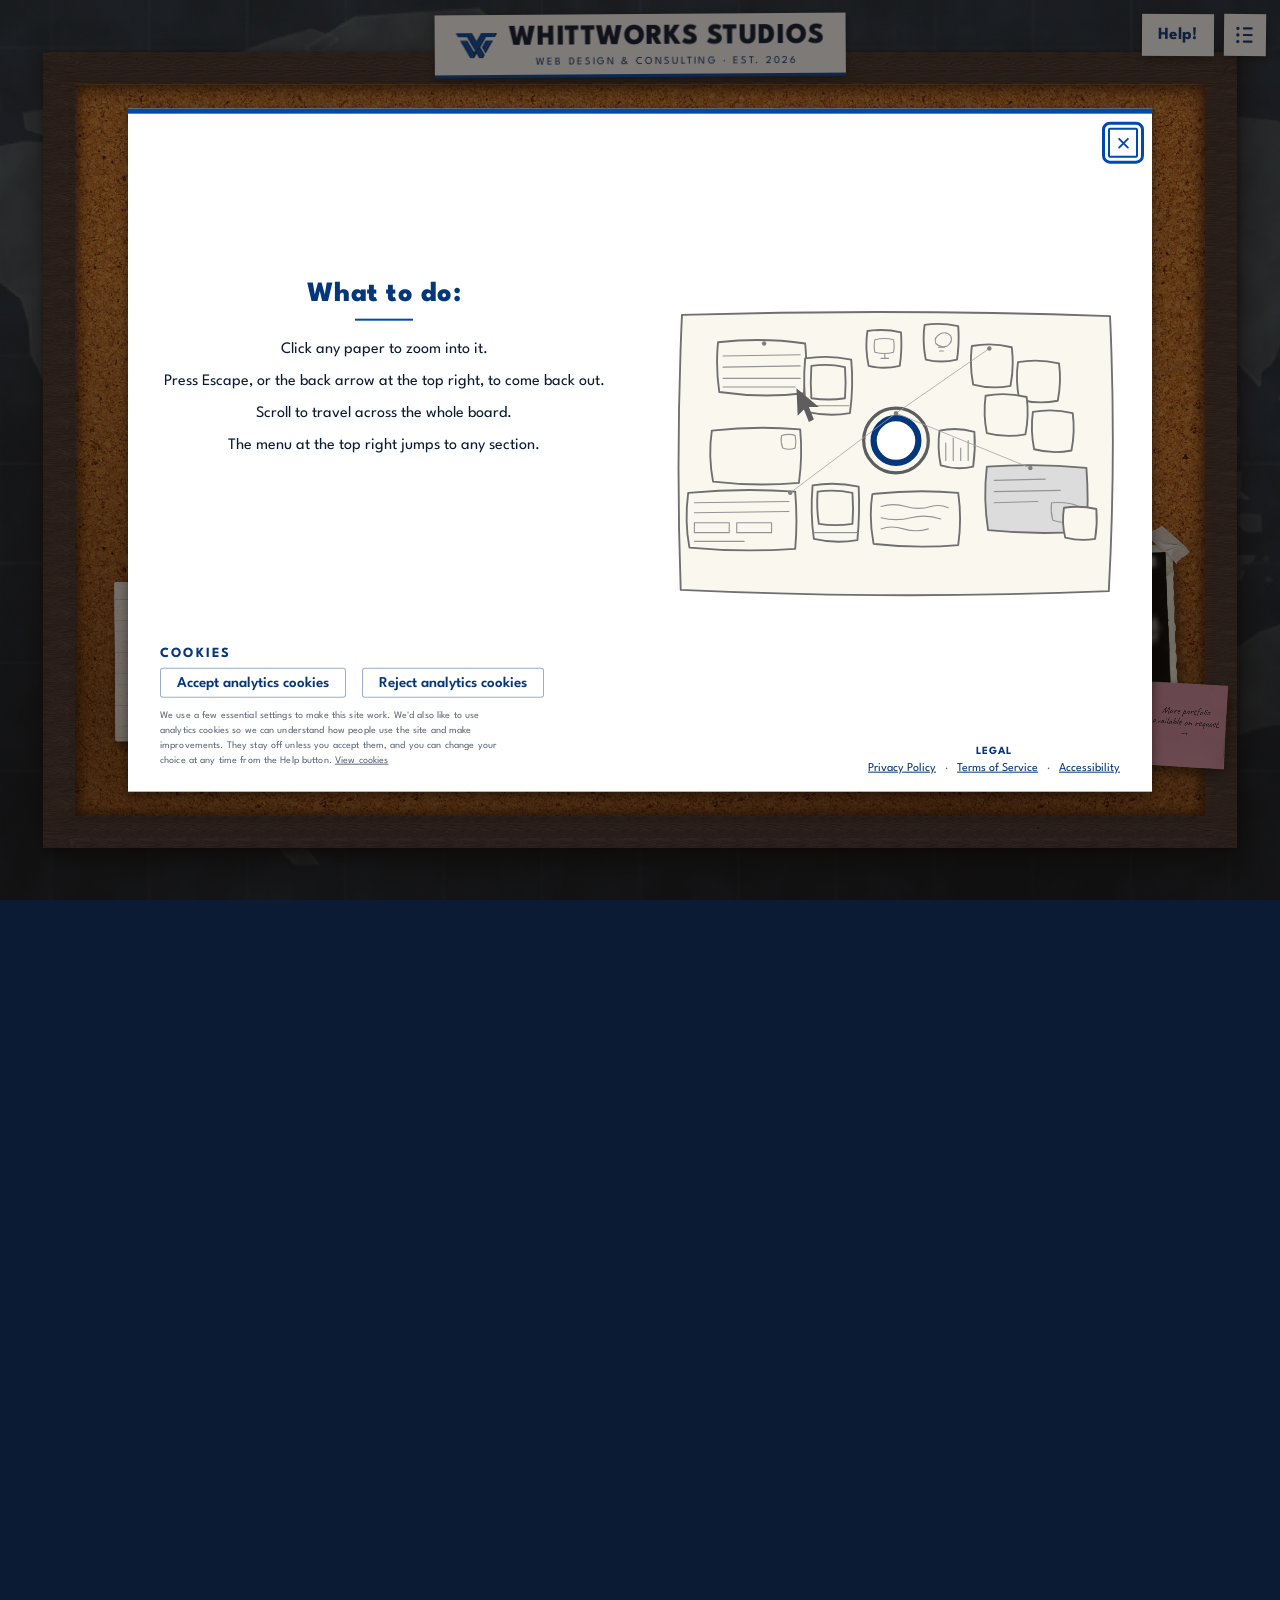
==== commit 3441c4c9: "Staging: modal welcome dialog, one main landmark Co-Authored-By: Claude Opus 5.5 <noreply@anthropic." ====
--- a/index.html
+++ b/index.html
@@ -2,16 +2,9 @@
 <html lang="en">
 <head>
 <meta charset="utf-8">
+<meta name="robots" content="noindex, nofollow">
 <meta http-equiv="Content-Security-Policy" content="default-src 'self'; img-src 'self' data:; style-src 'self' 'unsafe-inline'; script-src 'self' 'sha256-SpZBQdve0DnIN53bkA1GNiEDxtul8wv2DTjFEF1Nx7U='; font-src 'self'; connect-src https://formspree.io https://us.i.posthog.com; base-uri 'self'; form-action 'self' https://formspree.io; object-src 'none'">
 <meta name="referrer" content="strict-origin-when-cross-origin">
-<!-- The floor, and the reason it is inline rather than in css/style.css: if
-     that stylesheet 404s, every display rule on the page goes with it and BOTH
-     designs render, stacked, one after the other. Measured 2026-08-07, before
-     the events/testimonial content landed: innerText 3116
-     instead of 1387, the whole site twice. This one declaration survives that,
-     because an inline style cannot fail to arrive separately from the document
-     it is written in. css/style.css re-states it and then overrides it for the
-     cases where the board should actually show. -->
 <style>.corkboard{display:none}</style>
 <meta name="viewport" content="width=device-width, initial-scale=1">
 <script>
@@ -118,11 +111,7 @@
 <meta property="og:site_name" content="WhittWorks Studios">
 <meta property="og:title" content="WhittWorks Studios | Web Design &amp; Consulting">
 <meta property="og:description" content="WhittWorks Studios is the solo studio of Caden Whitt, designing and building websites and digital tools for businesses and organizations.">
-<!-- og:image and og:url are ABSOLUTE, and they have to be. The Open Graph spec
-     asks for a URL, and the scrapers behind iMessage, Slack, LinkedIn, Facebook
-     and Discord fetch these out of the markup without a document base to
-     resolve against — a bare "assets/og-thumbnail.jpg" is simply dropped by
-     most of them, which is a blank card every time anyone shares the site. -->
+
 <meta property="og:url" content="https://whittworkstudios.com/">
 <meta property="og:image" content="https://whittworkstudios.com/assets/og-thumbnail.jpg">
 <meta property="og:image:width" content="1200">
@@ -130,270 +119,40 @@
 <meta property="og:image:alt" content="WhittWorks Studios logo.">
 <meta name="twitter:card" content="summary_large_image">
 
-<!-- ==================================================================
-     NOTHING HIDES THE BOARD
-     ==================================================================
-     There was a capped fade here: hold #board at opacity 0 until either
-     window.load or a 1500ms cap, then fade it in. It is gone, and the reason
-     is worth keeping. The cap wins any time ~1.6MB of paper takes longer than
-     1.5s, which is every connection worth designing for, so the board was
-     revealed still half-loaded and the rest of it landed afterwards anyway.
-     The visitor paid the hold AND still watched the desk assemble itself.
-     Measured on a 100 KB/s line, the assets arrive one at a time from 2.5s
-     to 21.5s: against that, a 1.5s hold is indistinguishable from no hold.
-     A control with no fade put the board on screen at ~491ms against ~1315ms
-     with it.
-
-     What replaces it is in css/style.css: every element that carries a
-     photographed scan also carries a heavily downscaled picture of that exact
-     scan, base64'd into the stylesheet and shaped to stay inside the eventual
-     silhouette. 23 of them, 6.5KB gzipped, zero extra requests, no script. The
-     board is in the right shapes, in the right places, in the right colours,
-     out of focus, in the first frame that paints, and each scan then pulls
-     its own square of it into focus as it lands. This started out as flat
-     colours, which composed the board just as fast and arrived as a step
-     change from paint to photograph — read the top of css/style.css.
-     ================================================================== -->
-
-<!-- Content Security Policy, as a meta because GitHub Pages serves static
-     files and cannot set response headers. Defence in depth rather than a fix
-     for a known hole: this page takes no user input, has no forms, makes no
-     network calls, and embeds nothing third-party, so there is no injection
-     path today. What the policy buys is that if one ever appears — a
-     compromised host, a bad deploy, a future embed — an injected external
-     script or exfiltration attempt is refused by the browser.
-
-     'unsafe-inline' is present for scripts and styles and that IS a real
-     weakening, stated plainly rather than hidden. The alternative is hashing
-     the inline head script, and that script is edited often; a stale hash
-     would silently block it, drop `board-first`, and hand every wide visitor
-     the editorial design with nothing in the console tying it to this line.
-     The trade is deliberate: keep the origin lock, accept inline.
-
-     img-src allows data: because the LQIP placeholders and the neutral
-     polaroid film are base64 URIs. connect-src names formspree.io and nothing
-     else: js/form.js POSTs the contact form there so the visitor is not thrown
-     onto Formspree's own confirmation page, and that is the only request this
-     site makes to anywhere. It was 'none' until Phase 8 widened it by exactly
-     one origin. form-action names the same origin for the no-JS path, where
-     the browser navigates to it directly.
-
-     form-action WAS 'none', and Phase 7 is the reason it no longer is. The
-     contact form's no-JS fallback is a real <form method="POST"
-     action="https://formspree.io/f/...">, and form-action 'none' does not
-     merely fail to help that request, it blocks it outright: the browser
-     refuses to navigate to the action URL at all, silently, with nothing in
-     the page to catch or explain it. So the form's own action host joins
-     'self' (the second is for the same-origin GET this page still serves).
-
-     NOT AVAILABLE HERE: frame-ancestors and X-Frame-Options are header-only —
-     a meta CSP cannot carry frame-ancestors, and meta X-Frame-Options is
-     ignored by every browser. Clickjacking protection therefore needs a host
-     that can set headers, which Pages is not. Recorded, not solved. -->
-<!-- The policy itself now sits right after <meta charset> at the top of
-     <head>, so it also governs the inline floor style and the design script
-     above this point; it used to arrive after both and police neither.
-     script-src carries the bootstrap's sha256 instead of 'unsafe-inline'
-     (2026-10-28). Edit that script and the hash MUST be recomputed, or the
-     board never chooses its design: see tools/release/csp_hash.py. -->
 <link rel="canonical" href="https://whittworkstudios.com/">
-<!-- Structured data for search engines: the studio as a ProfessionalService.
-     A data block, not a script, so the CSP's script-src does not apply. -->
 <script type="application/ld+json">{"@context":"https://schema.org","@type":"ProfessionalService","name":"WhittWorks Studios","url":"https://whittworkstudios.com/","logo":"https://whittworkstudios.com/assets/favicon-512.png","image":"https://whittworkstudios.com/assets/og-thumbnail.jpg","description":"Websites and custom tools for businesses and organizations, designed, built, and shipped end to end.","email":"caden@whittworkstudios.com","founder":{"@type":"Person","name":"Caden Whitt"},"address":{"@type":"PostalAddress","addressLocality":"Birmingham","addressRegion":"AL","addressCountry":"US"},"areaServed":"US","sameAs":["https://www.linkedin.com/company/whittworks-studios"]}</script>
 <link rel="icon" href="assets/favicon-32.png" type="image/png">
 <link rel="icon" href="assets/favicon-512.png" type="image/png" sizes="512x512">
 <link rel="apple-touch-icon" href="assets/apple-touch-icon.png">
-<!-- THE WEBFONTS ARE NO LONGER SOMEONE ELSE'S HOST.
-     What used to be here was two preconnects and a stylesheet link to
-     fonts.googleapis.com, carrying a long comment about how much damage a
-     slow font host can do to a page like this one: a render-blocking sheet
-     on a host that is merely SLOW to say no (captive portal, corporate
-     proxy, DNS sinkhole, a region that blocks it) leaves readyState at
-     "loading" and the compositor with nothing to paint, so the visitor gets
-     white rather than a board. Measured against a blackholed font host with
-     scripting off, the page held a white screen for 54.6s on one machine and
-     144.1s on another. The link was defused with media="print" and an onload
-     that promoted it, and there was deliberately no <noscript> copy, because
-     a plain <noscript><link rel=stylesheet> reinstates exactly that failure
-     for the visitors least able to route around it.
-
-     None of that hazard is here any more, because the host is gone. The same
-     four families are served from assets/fonts/ — the identical latin woff2
-     subsets Google was sending, @font-face'd in css/style.css. There is now
-     no third-party request on this page at all, which also means Google no
-     longer receives the IP address of everyone who reads it.
-
-     The fallback stacks in css/style.css stay exactly as they were, and they
-     still matter: they are what letters the board if a font file 404s after
-     a bad deploy, and what letters it in the swap period.
-
-     FOUR preloads, and this used to say two. The old rule was right — preload
-     only the faces the visitor is looking at in the first frame — but it was
-     applied on a wrong reading of which faces those are, and leaving Caveat to
-     CSS discovery cost far more than the bytes it saved.
-
-     Caveat, measured: discovered from the stylesheet it started around 2.8s
-     and landed at 7.55s at 125 KB/s, while the board had been legible since
-     ~3.6s, so there were four seconds of fallback lettering on a fully
-     composed board. The claim it was traded against — that a slow font costs
-     the lettering and never the board — does not survive contact: on the
-     fallback, .pc-head's box doubles from 30.05px to 59.18px, "Have something
-     you want built?" wraps to four lines, "built?" overprints "Reach out for
-     design", the email address runs out the right side of the hand-drawn ink
-     circle, and the copyright line falls off the card. Every service sticky
-     reflows too. Preloading it costs nothing measurable: Caveat lands at 3.65s
-     instead of 7.56s while FCP (3608 vs 3644ms), cork.webp (13697 vs 13744ms)
-     and last byte (15149 vs 15162ms) all stay inside noise.
-
-     Space Mono 400 joins for the reason the original rule already gives.
-     It used to be the deskbar's four nav links, always-visible fixed chrome
-     that set no font-weight and so rendered at 400; those links now live in
-     the kebab's dropdown (see .board-menu a in css/style.css) and the
-     narrow-viewport board-exit control, neither on screen in the first
-     frame, but both are one click or tap away from it and neither should
-     pay a weight-swap the first time they are seen. It is 9.5KB, the
-     smallest font on the page, so keeping it eager costs nothing measurable.
-
-     Special Elite stays on CSS discovery: it letters the index cards, which
-     are photographed paper the eye reaches after the board composes, and its
-     fallback (American Typewriter, Courier) is metrically close enough that
-     the swap does not relayout a card.
-
-     crossorigin is required on font preloads even same-origin, or the preload
-     is fetched in a second, uncredentialed mode and the file downloads twice. -->
-<!-- Permanent Marker's preload was removed at Phase 9. Phase 5 replaced the
-     centre notecard, whose marker heading was the only thing on this page set
-     in that face, so it was 29KB fetched at high priority on every load to
-     letter nothing. 404.html still uses it and still carries its own copy of
-     the @font-face, which is why the file itself stays in assets/. -->
-<!-- Space Mono's two preloads went with the 2026-10-28 rebrand: every label
-     that used it is League Spartan now, so nothing on this page asks for it. -->
+
 <link rel="preload" as="font" type="font/woff2" crossorigin
       href="assets/fonts/caveat-latin.woff2">
-<!-- Special Elite and Anton were deliberately left on CSS discovery, on the
-     argument that Special Elite's fallback (American Typewriter, Courier) is
-     metrically close enough that the swap does not relayout a card. The owner
-     watched a reload and reported "words in a different font under all of the
-     words on the page", so the argument lost to the evidence: this face
-     letters EVERY index card, the About copy, the quote card and the whole
-     contact form, which is most of the words on the board, and Anton is the
-     single largest thing on screen. Both now arrive with the stylesheet.
-
-     Cost is 53KB plus 12KB on the critical path, and it is a real cost.
-     Special Elite is gated to the board's own breakpoint because only
-     css/style.css uses it; the editorial sets its body copy in Inter. Anton is
-     ungated because BOTH designs use it, the board for its title strip and the
-     editorial for its wordmark. -->
+
 <link rel="preload" as="font" type="font/woff2" crossorigin media="(min-width: 901px)"
       href="assets/fonts/special-elite-latin.woff2">
 <link rel="preload" as="font" type="font/woff2" crossorigin
       href="assets/fonts/league-spartan-latin.woff2">
-<!-- The walnut frame is a border-image, and a border-image has no placeholder
-     layer to hide behind: until wood.jpg lands the border paints as the flat
-     #42342f the CSS declares, which is the "shitty frame under the wood one"
-     the owner saw on reload. It is 9.9KB, the cheapest fix on this page. -->
+
 <link rel="preload" as="image" media="(min-width: 901px)" href="assets/wood.jpg">
-<link rel="stylesheet" href="css/style.css?v=124">
-<!-- READING MODE: the board reflowed into a column, for narrow and short
-     viewports. The media attribute is the whole gate — this file has no @media
-     of its own, so it applies exactly when that query matches.
-     It USED to be linked a second time inside <noscript>, back when the column
-     was also the no-JS fallback. It is not any more: the editorial design below
-     is what a visitor without scripting gets, and it is a better answer than
-     the column was. Do not re-add the noscript copy; with no JS the board is
-     display:none anyway and the rules would style something nobody can see. -->
+<link rel="stylesheet" href="css/style.css?v=125">
+
 <link rel="stylesheet" href="css/reading.css?v=16"
       media="(max-width: 900px), (max-height: 540px)">
-<link rel="stylesheet" href="css/editorial.css?v=12">
-<!-- the cork is the backdrop everything sits on and it is the largest file
-     left, but it is discovered from CSS, so its fetch used to wait behind the
-     Google Fonts stylesheet (measured: assets start at 219ms, the font CSS
-     lands at 222ms). Preloading starts it at ~47ms with the rest of the head.
-     That stylesheet is gone now and the wait with it, but the preload still
-     earns its place: cork.webp is discovered from css/style.css either way,
-     and this is what puts it in front of the parse.
-
-     STARTING IT EARLY WAS NOT ENOUGH. A preload without fetchpriority lands
-     in the Low tier with the other two dozen images, and on a 100 KB/s line
-     that measured cork.webp beginning at 118ms and not finishing until
-     17.78s of an 18.4s load: the largest file on the page holding a
-     connection open for the whole load and finishing next to last. High puts
-     it in front of the paper, which is the right order — the cork is the one
-     asset every other asset is seen against. -->
-<!-- THE 901px GATE, added 2026-08-09, for the same reason the three tape
-     preloads below carry one. This link had none, so every phone fetched the
-     single largest asset on the site — 304KB of cork — to paint the editorial
-     design, which never references it, and logged a "preloaded but not used"
-     warning for the trouble. The decode warmer in the head script was already
-     inside the min-width:901px branch, so the bytes were the only thing
-     crossing the wire ungated. Below 901px .corkboard is display:none and the
-     stylesheet never asks for the texture; someone tapping the sticky note
-     into the board on a phone fetches it then, exactly as before. -->
+<link rel="stylesheet" href="css/editorial.css?v=13">
+
 <link rel="preload" as="image" href="assets/cork.webp" fetchpriority="high" media="(min-width: 901px)">
-<!-- The board's baked lighting. These two gate html.board-shown alongside the
-     cork itself (see js/board.js), so the swap to the cheap background stack
-     waits on all three; preloading them keeps that wait short rather than
-     leaving the board on its gradient stack until a late discovery. -->
+
 <link rel="preload" as="image" href="assets/board-key-light.webp" fetchpriority="high" media="(min-width: 901px)">
 <link rel="preload" as="image" href="assets/board-shadow-pools.webp" fetchpriority="high" media="(min-width: 901px)">
-<!-- The three masking-tape strips, and they are here because tape is the one
-     photographed thing on this board that cannot have a placeholder at all.
-     It is translucent, so any layer under it still reads through on the
-     FINISHED board, and that is a fact about compositing rather than about
-     flat colour: an alpha-preserving THUMBNAIL of the tape, laid under the
-     real tape, was built and measured, and it shifts 88% of the loaded tape
-     by a mean of 11.9 levels (max 158). See the tape note at the top of
-     css/style.css.
-
-     Left on CSS discovery that leaves the largest per-pixel arrival on this
-     page: at stop 4, 3.17% of the frame changing by a mean of 131 levels as
-     three strips materialise out of bare cork, seconds after the board is
-     already on screen. Nothing can soften that arrival, so it has to happen
-     before there is a board for it to arrive on. High rather than a plain
-     preload for the same reason cork.webp is high: the Low tier puts them
-     straight back among two dozen images. Measured at 1 Mbps over five cold
-     loads, tape-7 lands at 1.82s against 12.80s without these.
-
-     41KB total, and that is the other half of this. They were re-encoded with
-     lossy alpha first (86,866 bytes to 41,828, tools/lqip/reencode_assets.py),
-     which is what makes jumping them up the queue cheap: cork.webp still
-     finishes earlier than before, 14.04s against 14.28s, because the page as
-     a whole is 203KB lighter.
-
-     THE 901px GATE IS NOT OPTIONAL. It matches the media query in
-     css/style.css that decides whether .corkboard is laid out at all. Below
-     it the visitor gets the editorial, the board is display:none, and the
-     browser never asks for these files. Measured ungated at 390x844: 42,180
-     bytes downloaded and never drawn, and three "preloaded but not used"
-     console warnings on every phone load. Gated: identical to not having
-     added them. Someone tapping the sticky note into the board on a phone
-     fetches the tape then, exactly as they always have.
-
-     COST, so it is on the record: these three delay css/style.css, which is
-     render-blocking, by 687ms at 1 Mbps (7,827 to 8,514ms, n=5 each). That
-     is the price of the arrival fix, not a free win. -->
+
 <link rel="preload" as="image" href="assets/paper/tape-7.webp" fetchpriority="high" media="(min-width: 901px)">
 <link rel="preload" as="image" href="assets/paper/tape-3.webp" fetchpriority="high" media="(min-width: 901px)">
 <link rel="preload" as="image" href="assets/paper/tape-4.webp" fetchpriority="high" media="(min-width: 901px)">
-<!-- The two scripts sit at the end of <body>, so the parser only asks for them
-     after 24 image requests are already holding the connection open. Measured
-     on a 100 KB/s line that put the camera at 8.7s. Preloading them here puts
-     9KB of code ahead of 1.3MB of paper, and matters more than ever now that
-     the board is legible from the first frame: the visitor can read it and
-     want to scroll it long before the paper has landed, and the camera is
-     what scrolling does. Measured with these two in place, board.js and
-     hand.js finish at 631ms and 398ms on that same line. The href must stay
-     byte-identical to the script tags at the end of the body or the browser
-     fetches each file twice. -->
-<link rel="preload" as="script" href="js/board.js?v=72">
+
+<link rel="preload" as="script" href="js/board.js?v=74">
 <link rel="preload" as="script" href="js/hand.js?v=8">
 </head>
 <body>
-<!-- The brand W, traced from the owner's logo file (assets/brand/w-mark.svg,
-     regenerated by tools/brand/trace_mark.py). Defined once here and drawn by
-     <use> in the deskbar, the sticker and the editorial header, so both designs
-     share one copy and no request. It lives in the zero-size defs SVG
-     below, which keeps it out of layout. -->
 
 <svg width="0" height="0" style="position:absolute" aria-hidden="true">
   <defs>
@@ -407,19 +166,17 @@
     <polygon fill="#04367B" points="616.179,91 674.381,91 543.991,317.847 643.012,489.006 605.496,554 547.314,554 584.544,488.545 515.094,368.321 407.207,554 349.291,554 386.199,488.565 199.999,166 256.483,166 402.746,419.323 436.31,402.302"/>
     <polygon fill="#04367B" points="771.341,166 829.485,166 662.066,456.661 632.506,405.481"/>
     </symbol>
-    <!-- pen wobble at fiber scale. a low frequency with a big displacement
-         crenellates the whole stroke and reads as crumpled foil, so: higher
-         frequency, small throw. -->
+
     <filter id="roughen" x="-5%" y="-5%" width="110%" height="110%">
       <feTurbulence type="fractalNoise" baseFrequency="0.09" numOctaves="3" seed="4" result="n"/>
       <feDisplacementMap in="SourceGraphic" in2="n" scale="2.4" xChannelSelector="R" yChannelSelector="G"/>
     </filter>
-    <!-- guillotine cut: nibbles the index cards' silhouette off true -->
+
     <filter id="cut" x="-3%" y="-3%" width="106%" height="106%">
       <feTurbulence type="fractalNoise" baseFrequency="0.012 0.05" numOctaves="2" seed="7" result="n"/>
       <feDisplacementMap in="SourceGraphic" in2="n" scale="3" xChannelSelector="R" yChannelSelector="G"/>
     </filter>
-    <!-- ink tremor: same pen, different wobble per cluster of writing -->
+
     <filter id="ink-a" x="-8%" y="-8%" width="116%" height="116%">
       <feTurbulence type="fractalNoise" baseFrequency="0.08 0.05" numOctaves="2" seed="3" result="n"/>
       <feDisplacementMap in="SourceGraphic" in2="n" scale="2.2"/>
@@ -432,51 +189,17 @@
       <feTurbulence type="fractalNoise" baseFrequency="0.08 0.05" numOctaves="2" seed="23" result="n"/>
       <feDisplacementMap in="SourceGraphic" in2="n" scale="2"/>
     </filter>
-    <!-- lighter tremor for typewriter strikes -->
+
     <filter id="ink-t" x="-6%" y="-6%" width="112%" height="112%">
       <feTurbulence type="fractalNoise" baseFrequency="0.12 0.08" numOctaves="2" seed="31" result="n"/>
       <feDisplacementMap in="SourceGraphic" in2="n" scale="1.3"/>
     </filter>
-    <!-- Phase 6: one staple, drawn once and <use>'d by all four trim strips
-         below. Three rectangles in one path (crown, left leg, right leg) so a
-         staple costs one flat fill and nothing to rasterise per instance
-         beyond a transform. No filter, no shadow: the owner has just had two
-         rounds of render cost stripped out of this page, so nothing decorative
-         gets it back. The symbol's own "up" is its crown; a <use> that leaves
-         it unrotated bites downward, which is why the top strip below uses it
-         plain and the other three rotate it to face their own outer edge. -->
+
   </defs>
 </svg>
 
-
-<!-- ==================================================================
-     TWO DESIGNS, ONE DOCUMENT, AND THE ORDER MATTERS
-     ==================================================================
-     .editorial comes first and is the DEFAULT. .corkboard comes second and
-     is an enhancement that needs two things the editorial does not: a
-     script, and a wide screen.
-
-     So the editorial is what a phone shows, what a visitor with scripting
-     off shows, what a strict CSP that rejects js/board.js shows, what a
-     crawler reads first, and what is left if board.js 404s after a bad
-     deploy. The board is what a laptop with JavaScript shows, and what
-     anyone gets by tapping the sticky note in the corner.
-
-     This is why the html element gets a js class from the inline script in
-     the head. Without it every one of those failure paths lands on a
-     complete, typeset, readable page instead of a 3600x2400 board with no
-     camera pointed at it. Only one of the two is ever in the layout, so
-     only one is ever in document.body.innerText.
-     ================================================================== -->
-
 <div class="editorial">
-  <!-- Cookie banner for the phone and text design (the board asks in its
-       welcome panel). Wording, equal buttons, in-flow placement at the top of
-       the page and the confirmation step follow the GOV.UK cookie banner
-       pattern; equal styling also follows the EDPB cookie banner taskforce
-       report (2023). Not fixed to the screen, so it never covers a field
-       someone is typing in (WCAG 2.4.11). js/consent.js shows it only when no
-       choice is stored, and the footer's Cookie settings button reopens it. -->
+
   <div class="cookie-banner" data-consent-bar role="region" aria-label="Cookies on WhittWorks Studios" hidden>
     <div class="cookie-question" data-cookie-question>
       <h2 class="cookie-heading">Cookies on WhittWorks Studios</h2>
@@ -487,10 +210,6 @@
         <button class="cookie-btn" type="button" data-consent="denied">Reject analytics cookies</button>
         <a class="cookie-link" href="privacy.html#analytics-title">View cookies</a>
       </div>
-    </div>
-    <div class="cookie-done" data-cookie-done tabindex="-1" hidden>
-      <p data-cookie-message></p>
-      <button class="cookie-btn" type="button" data-cookie-hide>Hide cookie message</button>
     </div>
   </div>
   <a class="skip-link" href="#main">Skip to content</a>
@@ -517,6 +236,8 @@
       <span class="wm-line" aria-hidden="true"><span>S</span><span>T</span><span>U</span><span>D</span><span>I</span><span>O</span><span>S</span></span>
     </h1>
 
+    <p class="meta hero-kicker">Web Design &amp; Consulting &middot; Est. 2026</p>
+
     <p class="hero-statement"><span class="mark" aria-hidden="true"></span>Websites and digital tools for businesses and organizations, designed, built, and shipped end to end.</p>
 
     <div class="hero-bottom">
@@ -532,7 +253,7 @@
       <h2 class="band-label" id="about-title">About</h2>
       <div class="about-grid">
       <figure class="portrait">
-        <img src="assets/caden.webp" alt="Caden Whitt, founder of WhittWorks Studios, in a grey suit" width="800" height="1200">
+        <img src="assets/caden.webp" alt="Caden Whitt, founder of WhittWorks Studios, in a grey suit" width="800" height="1200" loading="lazy" decoding="async">
         <figcaption class="meta">Caden Whitt, Founder</figcaption>
       </figure>
       <div class="about-copy">
@@ -579,16 +300,13 @@
       <p class="work-note">More portfolio available on request.</p>
 
       <figure class="testimonial">
-        <img class="testimonial-photo" src="assets/chad.webp" alt="Chad Prewett and his wife at an event" width="480" height="480">
+        <img class="testimonial-photo" src="assets/chad.webp" alt="Chad Prewett and his wife at an event" width="480" height="480" loading="lazy" decoding="async">
         <blockquote class="testimonial-quote">
           <p>&ldquo;Quick turnaround, great design, and excellent support. He built exactly what I envisioned and was helpful from start to finish.&rdquo;</p>
         </blockquote>
         <figcaption class="meta testimonial-attr">Chad Prewett, Former Auburn Men's Basketball Coach, UniteUS <span class="nobr">Co-Founder</span></figcaption>
       </figure>
 
-      <!-- RESERVED: a second testimonial figure goes here once its
-           materials are confirmed; see the reserved-cork note in the board
-           markup and HANDOFF.md. -->
     </section>
 
     <section class="band band-contact" id="contact" aria-labelledby="contact-title">
@@ -596,11 +314,6 @@
       <p class="contact-head" id="contact-title">Have something you want built?</p>
       <p class="contact-line">Reach out for design and consulting availability.</p>
 
-      <!-- The phone and no-JS copy of the board's contact form. Same Formspree
-           inbox, same fields and names; ids carry an ecf- prefix so the two
-           copies never collide. js/form.js and js/validate.js find every
-           form[data-cf] and scope themselves to it. With scripting off it
-           posts natively, which is the whole no-JS story. -->
       <form class="cf ecf" id="editorial-form" action="https://formspree.io/f/xyegnvzd" method="POST" data-cf data-status="ecf-status">
         <div class="ecf-grid">
           <div class="cf-field">
@@ -655,18 +368,11 @@
       <p class="meta footer-links"><a href="privacy.html">Privacy</a> <span aria-hidden="true">&middot;</span> <a href="terms.html">Terms</a> <span aria-hidden="true">&middot;</span> <a href="accessibility.html">Accessibility</a> <span class="footer-cookie-item"><span aria-hidden="true">&middot;</span> <button class="footer-cookie" type="button" data-consent-open>Cookie settings</button></span></p>
     </div>
 
-    <!-- The way onto the cork board, and it lives HERE rather than pinned to a
-         corner on purpose. Fixed to the viewport it was the loudest thing on
-         every screen of a page that is meant to read as a calm typeset site.
-         In the footer it is a reward for reaching the end: you find it, or you
-         never know it was there, which is the right weight for an easter egg
-         that swaps the whole design. -->
     <button class="board-peek" type="button" aria-controls="corkboard"
             aria-label="The real board: open the cork board version of this site">
       <span class="peek-note" aria-hidden="true">
         <svg class="ink peek-face" viewBox="0 0 100 100">
-          <!-- two Sharpie dashes and a mouth that overshoots on the left, the
-               way a hand drawing quickly finishes a curve past where it meant to -->
+
           <path style="--sw:7" d="M35 37 q1.5 6 0.5 11"/>
           <path style="--sw:7" d="M65 38 q-1.5 6 -0.5 11"/>
           <path style="--sw:6" d="M27 59 q10 19 24 18 q16 -1 22 -20"/>
@@ -679,37 +385,7 @@
 </div>
 
 <div class="corkboard" id="corkboard">
-  <!-- The strip used to carry the title AND the four links side by side,
-       which kept the whole thing small enough to avoid competing with the
-       board. Splitting it in two lets the title get big enough to actually
-       read as a headline, and the links move into the kebab's dropdown
-       below instead of being crammed in next to it. The uppercase look is
-       text-transform, not the words themselves: the accessible name (and
-       the innerText tripwire js/peek.js's neighbor script checks) has to
-       stay "WhittWorks Studios" in mixed case.
-
-       Phase 5: this is now an <h1>, not a <span>. Deleting the centre
-       notecard's .marker heading below removed the board layout's only
-       top-level heading, so the strip's name is promoted to fill that
-       role. (The editorial design keeps its own separate <h1 class="wordmark">
-       further down this file; only one design is ever displayed at a
-       time, so two <h1>s in one document is already this codebase's
-       pattern, not a new one.) Every property the browser's default <h1>
-       styling would otherwise add — margin, font-weight — is either
-       already zeroed by the global reset above or set explicitly on
-       .deskbar-name, so the strip reads pixel-identical to the old <span>.
-
-       The kicker line below it is the first of the notecard's two typed
-       lines, promoted here for the same reason. The second line, "Caden
-       Whitt, Founder · whittworkstudios.com", is deliberately NOT carried
-       over: that credit already lives on the founder polaroid's caption a
-       few sections down, and the domain is the site the visitor is
-       already reading this on. -->
-  <!-- A <header>, not a <nav>. It was a nav when it carried the four section
-       links; Phase 3 moved those into the kebab dropdown below and Phase 5
-       gave this the <h1> and the kicker, which left an element announcing
-       itself as primary navigation while containing no links at all. The nav
-       landmark moved to the dropdown, where the links actually are. -->
+
   <header class="deskbar">
     <svg class="deskbar-mark" viewBox="0 0 925.304 554" aria-hidden="true" focusable="false"><use href="#w-mark"/></svg>
     <div class="deskbar-text">
@@ -718,70 +394,18 @@
     </div>
   </header>
 
-  <!-- The four links that used to live in the deskbar, plus Reviews and a
-       way back to the opening view, now live behind this kebab instead of
-       out on the strip. js/menu.js (its own file, same reasoning as
-       js/peek.js: small and separate so a failure in board.js or hand.js
-       cannot take the menu down with it) does the opening, closing and
-       focus work; js/board.js already knows how to drive a[data-stop]
-       links to a camera stop and does not need to learn anything new to
-       reach these. The icon is drawn to the owner's own description of it,
-       three rows of one dot and one dash each. -->
-  <!-- The real primary navigation: the button and the list it controls, kept
-       together inside one landmark so a visitor browsing by landmark finds
-       the menu rather than the title strip. Both children are position:fixed
-       in their own right, so this wrapper adds a landmark and nothing else. -->
   <nav class="board-nav" aria-label="Primary">
-  <!-- Owner's own words: "we may need a back arrow in the top right portion
-       that backs people out instead of the escape button because people are
-       stupid." Same paper-square treatment as the kebab so the row reads as
-       one strip of hardware. data-stop="0" is the whole of the wiring:
-       js/board.js's nav-link handler already knows how to drive goToStop
-       from that attribute, widened from a[data-stop] to [data-stop] so a
-       plain <button> qualifies without a second, parallel handler.
-       Visibility is NOT a class this file invents. js/board.js already sets
-       .far on #board below FAR_SCALE, which is exactly the whole-board
-       framing this button would do nothing at; css/style.css mirrors that
-       one flag onto <html> (see setFar()'s comment in js/board.js for why a
-       mirror is needed at all) and hides this button until it flips. -->
+
   <button class="board-back-btn" type="button" data-stop="0" aria-label="Back to the whole board">
     <svg class="board-back-icon" viewBox="0 0 24 24" aria-hidden="true" focusable="false"
          fill="none" stroke="currentColor" stroke-width="2.8"
          stroke-linecap="round" stroke-linejoin="round">
-      <!-- A U-turn arrow, drawn to the reference the owner supplied: the shaft
-           runs right along the top, turns down through a half circle on the
-           right, and comes back a short way along the bottom, with a large
-           open head pointing LEFT at the start of the top stroke. It reads as
-           "go back the way you came" rather than as "previous item", which is
-           what a plain chevron says.
-
-           NO LABEL, on the owner's instruction. The word "Back" sat here
-           briefly because the control was being reported as invisible, but
-           that turned out to be a real bug in js/board.js rather than a
-           legibility problem -- board-zoomed was derived from an absolute
-           scale, so the button never appeared at all below about 1200px of
-           window width. With that fixed the glyph shows everywhere and can
-           stand on its own, which is what it does here. -->
+
       <path d="M2.7 8.6H15.4a5.25 5.25 0 0 1 0 10.5h-5.2"/>
       <path d="M8.9 3.3 2.7 8.6l6.2 5.3"/>
     </svg>
       </button>
-  <!-- The owner asked for the board to explain itself once, on the first
-       visit, and to let a visitor bring that explanation back at will
-       afterwards. This button is the "at will" half; js/welcome.js owns the
-       "once" half. Visible at every framing, unlike the back arrow above,
-       because "how does this work" is a question worth being answerable
-       from anywhere on the board.
-
-       Reads "Help!" now, not a bare "?" glyph: a question mark alone was too
-       easy to miss among the plain squares beside it. The label stays
-       aria-label="How this site works" rather than "Help!" a second time --
-       aria-label wins the accessible-name computation over visible text, so
-       a screen reader announces the fuller sentence once, not the word
-       "Help!" twice back to back. Because the word is wider than a glyph,
-       this button is no longer a square like its neighbours; see
-       .board-help-btn in css/style.css for the paper-tab treatment that
-       keeps it in the same row without pushing the other two off screen. -->
+
   <button class="board-help-btn" type="button" aria-haspopup="dialog"
           aria-controls="welcome-panel" aria-label="Help! How this site works">
     <span class="board-help-icon">Help!</span>
@@ -807,37 +431,10 @@
   </ul>
   </nav>
 
-  <!-- ==================================================================
-       THE WELCOME PANEL
-       ==================================================================
-       "Super basic and bland" on purpose, the owner's own words for the
-       content side of this. It is an instruction sheet, not another piece
-       of photographed paper, which is why it is plain off-white chrome
-       (the same #f4efe2 family .deskbar and the kebab already use) instead
-       of a torn index card.
-
-       Two elements, not one, because the dim-behind-the-board effect and
-       the panel itself have different jobs and different z-indexes: the
-       backdrop reads the board as inactive, the panel is the thing a
-       visitor actually reads and acts on. js/welcome.js owns both --
-       opening on a first visit (localStorage, wrapped in try/catch the same
-       way js/peek.js wraps its own key, because Safari private mode throws
-       on access and a storage failure must not cost the panel), reopening
-       from the help button above, and closing from the X, Escape, or a
-       click on the dimmed backdrop.
-
-       Both live inside #corkboard on purpose and nowhere else. That is the
-       entire mechanism that keeps this board-only: below 901px, or with no
-       JS, #corkboard is display:none and drags every descendant down with
-       it, so this needs no width query or no-JS guard of its own -- it
-       inherits the same gate the rest of the board furniture already
-       answers to. -->
   <div class="welcome-backdrop" id="welcome-backdrop" aria-hidden="true"></div>
   <div class="welcome-panel" id="welcome-panel" role="dialog" aria-modal="true"
        aria-labelledby="welcome-heading" tabindex="-1">
-    <!-- A red X in a box, var(--red), the same red every other alert mark
-         on this page already uses (the required-field asterisk, the form's
-         error text). -->
+
     <button class="welcome-close" type="button" aria-label="Close">
       <svg class="welcome-close-icon" viewBox="0 0 24 24" aria-hidden="true" focusable="false">
         <path d="M5 5 L19 19 M19 5 L5 19" stroke="currentColor" stroke-width="3" stroke-linecap="round"/>
@@ -846,27 +443,11 @@
 
     <div class="welcome-body">
       <div class="welcome-col welcome-col-text">
-        <!-- Cut to the bone on the owner's own instruction: "I do not want
-             the explanation section to be scrollable, it should be super
-             quick and easy." Every sentence below is exactly what he asked
-             for, no more -- see the no-scroll proof for .welcome-col-text
-             below and PROGRESS.md for the measured numbers this copy was
-             cut to hit. -->
-        <!-- Two blocks, not one run of copy. The instructions centre themselves
-             in whatever height is left over and the privacy block pins to the
-             bottom of the column, so the two read as separate concerns with
-             real air between them rather than as one list that happens to end
-             in a cookie notice. -->
+
         <div class="welcome-howto">
           <h2 class="welcome-heading" id="welcome-heading">What to do:</h2>
           <p>Click any paper to zoom into it.</p>
-          <!-- Class so css/reading.css can drop this ONE line. Below 901px wide
-               or 541px tall the camera is not running, nothing zooms, and
-               .board-back-btn is never revealed because board-zoomed never gets
-               set -- measured, not assumed. Every other line here stays true in
-               that layout (clicking a paper still takes you to it, scrolling
-               still travels, the menu still jumps), but this one sends the
-               visitor looking for a control that is not on the screen. -->
+
           <p class="welcome-step-back">Press Escape, or the back arrow at the top right, to come back out.</p>
           <p>Scroll to travel across the whole board.</p>
           <p>The menu at the top right jumps to any section.</p>
@@ -875,33 +456,12 @@
         <div class="welcome-privacy">
         <h3 class="welcome-subhead">Cookies</h3>
 
-        <!-- The choice comes FIRST and the explanation sits under it in fine
-             print, on the owner's ask: "Just a simple allow cookies or deny
-             and then this can be under in small font." That is also the order
-             that actually respects the decision, since nothing loads until a
-             visitor makes one, so the buttons are the point of this section
-             and the paragraph is the disclosure behind it. -->
         <div class="welcome-consent">
-          <!-- aria-pressed, set here rather than only in script, so the
-               buttons announce as a two-state choice even in the instant
-               before js/welcome.js has run. The chosen one gets shaded and
-               flipped to true; see renderConsentStatus() there. -->
-          <!-- Labels and equal styling follow the GOV.UK cookie banner pattern
-               and the EDPB cookie banner taskforce (2023): say which cookies,
-               and never make Accept brighter or bigger than Reject. -->
+
           <button class="welcome-consent-btn" type="button" data-consent="granted" aria-pressed="false">Accept analytics cookies</button>
           <button class="welcome-consent-btn" type="button" data-consent="denied" aria-pressed="false">Reject analytics cookies</button>
         </div>
 
-        <!-- ACCURATE, and it was not before. This used to say the site "only
-             remembers whether you chose the board or the plain text version,
-             and forgets that when you close the tab". Only the first of those
-             three keys behaves that way: js/peek.js puts ww-board-open in
-             sessionStorage, but js/welcome.js writes ww-welcome-seen and
-             ww-analytics to localStorage, which outlive the tab and were
-             disclosed nowhere. A privacy notice that under-reports what is
-             stored is the one kind of copy that has to be exact, so all three
-             are named here and privacy.html carries the longer version. -->
         <p class="welcome-fineprint">We use a few essential settings to make this site
            work. We'd also like to use analytics cookies so we can understand how
            people use the site and make improvements. They stay off unless you accept
@@ -912,117 +472,41 @@
       </div>
 
       <div class="welcome-col welcome-col-sketch">
-        <!-- ==============================================================
-             THE PENCIL-SKETCH EXPLAINER
-             ==============================================================
-             The owner's own description: "an animation of a pencil drawing
-             mouse clicking around a basic pencil drawing of the website...
-             easy and cheap sketches... a mouse clicking a section and then
-             it zooming in, then an explanation that they click esc to back
-             out of it." One inline SVG, nothing photographed, nothing
-             imported: every shape below is a wobbly hand-authored path,
-             the same technique the doodle stickies on the board itself use
-             (see .sticky.doodle in index.html) of drawing a curve through
-             slightly uneven control points rather than a mathematically
-             true rectangle. No feTurbulence filter here on purpose --
-             those cost a rasterisation pass each, the exact thing the
-             PERFORMANCE section of this build asked to be careful about,
-             and a panel that only opens at idle is still not a reason to
-             spend on decoration for free.
-
-             viewBox is 360x240, which is .board's own 3600x2400 divided by
-             10: every shape below is the owner's own measured board
-             coordinates for that paper, scaled by exactly 1/10 rather than
-             hand-converted one at a time, which is what keeps the miniature
-             in true proportion to the real board instead of drifting off it
-             shape by shape. It used to be six anonymous rectangles; the
-             owner asked for a drawing someone would recognise as THIS board,
-             so every paper below is at its own real position: the About
-             card, the founder polaroid, the monitor and bulb doodles, the
-             four-sticky services cluster, the circular sticker with its
-             solid dark middle, the chart doodle, the contact postcard and
-             its stamp, the contact form with its rule lines and two input
-             boxes, Chad's polaroid, the quote card with a few squiggles for
-             text, the Level Up print as the one dark filled shape on the
-             board, and the portfolio sticky. A handful of small filled
-             pins and a few thin strings fan out from the sticker, echoing
-             js/board.js's own STRINGS array, because a board with nothing
-             pinned to it would not read as this one.
-
-             ANIMATION, CSS keyframes only, transform and opacity only (the
-             PERFORMANCE section's own rule): a cursor drifts to the About
-             card specifically, top left and the easiest paper to follow, a
-             click ripple fires, the whole .sketch-scene group scales and
-             translates so that card fills the frame -- translate(center)
-             scale(S) translate(-target) is the identical composition
-             js/board.js's writeFraming() uses for the real camera -- a crude
-             back-arrow glyph appears top right (echoing the real one added
-             just above), then it scales back out and the cursor resets for
-             the loop.
-
-             REDUCED MOTION: css/style.css already kills every animation on
-             the page unconditionally (`*, *::before, *::after { animation:
-             none !important }`), so nothing here needs its own reduced-
-             motion query. What matters is what is LEFT once the animation
-             is gone: an element with animation:none renders whatever its
-             own base rule says, not a frozen keyframe, so the base
-             transform/opacity on .sketch-scene, .sketch-cursor,
-             .sketch-click and .sketch-glyph below are deliberately set to
-             one coherent pose -- board at rest, cursor resting on the
-             paper it is about to click, ripple and glyph both invisible --
-             rather than left to whatever the last keyframe in the file
-             happens to be. That is the "sensible still frame" rather than
-             a half-finished one. -->
+
         <svg class="welcome-sketch" viewBox="0 0 360 240" aria-hidden="true" focusable="false">
           <g class="sketch-scene">
-            <!-- the board's own edge, for context -->
+
             <path class="sk-line" d="M8 9 Q180 4 352 10 Q357 120 351 231 Q180 238 7 230 Q3 120 8 9 Z"/>
 
-            <!-- About card: board x360-1089 y294-741, wide ruled index card -->
             <path class="sk-line" d="M37 31 Q73 27 107 32 Q109 52 106 72 Q72 76 38 71 Q35 51 37 31 Z"/>
             <path class="sk-detail" d="M41 42 L103 41"/>
             <path class="sk-detail" d="M41 51 L103 50"/>
             <path class="sk-detail" d="M41 60 L103 60"/>
             <path class="sk-detail" d="M41 67 L99 67"/>
 
-            <!-- Founder polaroid: board x1060-1449 y430-890, thick white
-                 border drawn as a second inner outline, caption strip as a
-                 line near the bottom rather than a filled band -->
             <path class="sk-line" d="M107 44 Q126 41 144 45 Q146 66 143 88 Q126 91 108 87 Q105 66 107 44 Z"/>
             <path class="sk-line" d="M112 50 Q126 48 139 51 Q140 64 139 76 Q126 78 112 76 Q111 64 112 50 Z"/>
             <path class="sk-detail" d="M109 82 L142 82"/>
 
-            <!-- Monitor doodle: board x1560-1846 y210-515, small sticky with
-                 a screen-and-stand line drawing -->
             <path class="sk-line" d="M157 22 Q171 20 184 23 Q185 37 183 50 Q170 53 158 50 Q155 36 157 22 Z"/>
             <path class="sk-detail" d="M163 29 Q171 27 178 29 Q179 34 178 39 Q171 41 163 39 Q162 34 163 29 Z"/>
             <path class="sk-detail" d="M168 44 L174 44 M171 40 L171 44"/>
 
-            <!-- Bulb doodle: board x2020-2305 y160-464, another small
-                 sticky with a bulb-and-base line drawing -->
             <path class="sk-line" d="M203 17 Q216 15 230 18 Q231 32 229 45 Q216 48 204 45 Q201 31 203 17 Z"/>
             <path class="sk-detail" d="M216 24 Q221 22 224 26 Q226 31 221 34 Q216 36 212 32 Q210 27 216 24 Z"/>
             <path class="sk-detail" d="M214 35 L219 35 M215 38 L218 38"/>
 
-            <!-- Four blue stickies: board x2400-3267 y326-1225, a loose
-                 diagonal cluster -->
             <path class="sk-line" d="M241 34 Q257 31 273 35 Q275 51 272 66 Q257 69 242 65 Q239 50 241 34 Z"/>
             <path class="sk-line" d="M278 47 Q294 44 311 48 Q313 63 310 78 Q294 81 279 77 Q276 62 278 47 Z"/>
             <path class="sk-line" d="M252 74 Q268 71 285 75 Q287 90 284 105 Q268 108 253 104 Q250 89 252 74 Z"/>
             <path class="sk-line" d="M290 87 Q306 84 322 88 Q324 103 321 118 Q306 121 291 117 Q288 102 290 87 Z"/>
 
-            <!-- Chart doodle: board x2140-2433 y1010-1321, small sticky
-                 with a few bar-chart lines -->
             <path class="sk-line" d="M215 102 Q229 99 243 103 Q244 117 242 131 Q229 134 216 130 Q213 116 215 102 Z"/>
             <path class="sk-detail" d="M220 126 L220 112 M226 126 L226 108 M232 126 L232 116 M238 126 L238 110"/>
 
-            <!-- Contact postcard: board x310-1035 y1000-1454, a stamp
-                 square in its top right -->
             <path class="sk-line" d="M32 102 Q68 98 103 101 Q105 122 102 144 Q67 147 33 143 Q29 122 32 102 Z"/>
             <path class="sk-detail" d="M88 106 Q94 104 99 106 Q100 111 99 116 Q94 118 89 116 Q87 111 88 106 Z"/>
 
-            <!-- Contact form: board x120-1000 y1500-1980, rule lines and
-                 two input boxes -->
             <path class="sk-line" d="M13 152 Q56 148 99 151 Q101 175 99 197 Q56 200 14 196 Q10 175 13 152 Z"/>
             <path class="sk-detail" d="M18 160 L94 159"/>
             <path class="sk-detail" d="M18 168 L94 167"/>
@@ -1030,73 +514,40 @@
             <path class="sk-detail" d="M52 176 L80 176 L80 184 L52 184 Z"/>
             <path class="sk-detail" d="M18 191 L58 191"/>
 
-            <!-- Chad's polaroid: board x1119-1503 y1450-1908, second
-                 portrait with its own caption strip -->
             <path class="sk-line" d="M113 146 Q131 143 150 147 Q151 168 149 190 Q131 193 114 189 Q111 168 113 146 Z"/>
             <path class="sk-line" d="M117 151 Q131 149 145 152 Q146 165 145 177 Q131 179 118 177 Q116 165 117 151 Z"/>
             <path class="sk-detail" d="M114 184 L149 184"/>
 
-            <!-- Quote card: board x1600-2311 y1510-1949, ruled card with a
-                 few squiggle lines standing in for text -- no letters -->
             <path class="sk-line" d="M161 153 Q196 149 230 152 Q233 173 230 194 Q196 197 162 193 Q158 172 161 153 Z"/>
             <path class="sk-detail" d="M168 163 Q178 160 188 163 Q198 166 208 163 Q215 161 222 164"/>
             <path class="sk-detail" d="M168 172 Q180 175 192 172 Q204 169 216 173"/>
             <path class="sk-detail" d="M168 181 Q176 178 186 181 Q196 184 206 181"/>
 
-            <!-- Level Up print: board x2520-3337 y1300-1842, the one dark
-                 filled object on the board -- everything else here is
-                 fill:none -->
             <path class="sk-print" d="M253 131 Q293 128 333 132 Q335 158 333 183 Q293 186 254 182 Q250 157 253 131 Z"/>
-            <!-- Enough interior to read as a printed page rather than a
-                 rectangle: a heading bar, two lines under it, and a mark off
-                 to the right where the real print carries its logo. -->
+
             <path class="sk-detail" d="M259 142 L300 141 M259 151 L312 150 M259 160 L294 159"/>
             <path class="sk-detail" d="M305 160 Q319 159 327 163 Q328 170 326 175 Q315 177 306 174 Q304 167 305 160 Z"/>
 
-            <!-- Portfolio sticky: board x3140-3418 y1630-1905 -->
             <path class="sk-line" d="M315 164 Q328 162 341 165 Q342 177 340 189 Q328 191 316 188 Q313 176 315 164 Z"/>
 
-            <!-- The sticker: cork centre 1704,1104, 600 across, a ring
-                 with a solid dark middle -- the disc is the second and
-                 last filled shape here besides the Level Up print. -->
             <circle class="sk-ring" cx="180" cy="110" r="26"/>
             <circle class="sk-fill-dark" cx="180" cy="110" r="18"/>
 
-            <!-- Strings, fanning from the sticker's own pin the same way
-                 js/board.js's STRINGS array fans real red string from
-                 [0, 3], [0, 4] and [0, 8]: to the services cluster, to the
-                 Level Up print, and to the contact form. Thin and dark
-                 like every other stroke here, not the board's red -- see
-                 .sk-string in css/style.css for why. -->
             <path class="sk-string" d="M180 88 L255 36"/>
             <path class="sk-string" d="M180 88 L288 132"/>
             <path class="sk-string" d="M180 88 L95 152"/>
 
-            <!-- A handful of pins. Small filled dots are allowed even
-                 though the rule above is fill:none for everything except
-                 the sticker's middle and the Level Up print -- that rule
-                 is about the papers themselves, and a pin has always been
-                 a dot of solid metal, not an outline. Not every pin here
-                 carries a string, the same way the real board keeps a
-                 stray pin or two unstrung. -->
             <circle class="sk-pin" cx="180" cy="88" r="1.8"/>
             <circle class="sk-pin" cx="255" cy="36" r="1.8"/>
             <circle class="sk-pin" cx="288" cy="132" r="1.8"/>
             <circle class="sk-pin" cx="95" cy="152" r="1.8"/>
             <circle class="sk-pin" cx="74" cy="32" r="1.8"/>
           </g>
-          <!-- The ripple is a CHILD of the cursor group, not a sibling, so
-               it inherits the arrow's own drift for free and only ever
-               needs its own scale/opacity keyframes -- one fewer pair of
-               coordinates to keep in sync by hand. -->
+
           <g class="sketch-cursor">
             <path class="sk-cursor-body" d="M0 0 L1 22 L6 17 L10 27 L14 25 L10 15 L18 15 Z"/>
             <g class="sketch-click">
-              <!-- cx/cy of 0 is the cursor path's own origin, which is its
-                   TIP. It was (9, 4), so the ripple bloomed from the middle
-                   of the arrow instead of from the point that is doing the
-                   clicking. Scaling this group therefore expands the ring
-                   out of the tip, which is where a click actually lands. -->
+
               <circle cx="0" cy="0" r="9"/>
             </g>
           </g>
@@ -1105,28 +556,11 @@
       </div>
     </div>
 
-      <!-- The Legal line lives in a footer across the BOTTOM of the panel,
-           on the owner's ask, rather than inside the left column. It runs
-           the full width under both columns and reads left to right from
-           the bottom-left corner. -->
       <div class="welcome-footer">
-        <!-- The heading and the line share a shrink-wrapped block so "Legal"
-             can centre over the links themselves rather than over the panel's
-             whole width, which is what makes it read as a header for them
-             instead of a stray word floating above. -->
+
         <div class="welcome-footer-block">
         <h3 class="welcome-subhead">Legal</h3>
-        <!-- One line, not a stacked list: the owner wants the three items
-             read at a glance, separated by a middot the same way the site's
-             own editorial attribution already uses one. Privacy Policy is
-             the only real link; the other two stay plain unlinked text with
-             their "(being written)" note so neither reads as a dead link,
-             and their HTML comments below still mark exactly where each href
-             goes once that page exists. "Accessibility Statement" is
-             shortened to "Accessibility" here only, to keep the line short
-             enough to hold at 1280px; if it still wraps at that width it
-             wraps at a space like any other text, which is fine -- see
-             .welcome-legal in css/style.css for why no nowrap is set. -->
+
         <p class="welcome-legal">
           <a href="privacy.html">Privacy Policy</a>
           <span class="welcome-legal-sep" aria-hidden="true">&middot;</span>
@@ -1139,65 +573,21 @@
   </div>
 
   <div class="viewport">
-    <!-- The backstop. Solid colour only, so the compositor never has to
-         rasterise it and it cannot fail to paint. A second, cork-textured
-         sheet used to sit between this and the board; it was deleted after 67
-         photographs showed it failing in exactly the frames it existed to
-         rescue. See the .board-floor rule in css/style.css before adding
-         anything back here. -->
+
     <div class="board-floor" aria-hidden="true"></div>
-    <!-- The board at rest as one picture, flown in place of the live board
-         during click flights (see THE SNAPSHOT FLIGHT in js/board.js). No src
-         on purpose: js/board.js sets it from data-src only after the board is
-         shown, so it never competes with the first load. Rebuild it with
-         python3 -I tools/release/make_snapshot.py after any visual change. -->
-    <img class="board-snap" data-src="assets/board-snapshot.webp?v=4" alt="" aria-hidden="true" width="3600" height="2400" decoding="async">
-    <main class="board" id="board">
-
-      <!-- The navy stapled trim that ran around the cork was removed on the
-           owner's call: a thick walnut frame reads heavier and better than a
-           paper ribbon. Its replacement is .board's own border, thickened in
-           css/style.css, so there is no element here to stand in its place. -->
+
+    <img class="board-snap" data-src="assets/board-snapshot.webp?v=6" alt="" aria-hidden="true" width="3600" height="2400" decoding="async">
+
+    <div class="board" id="board" role="main">
 
       <svg class="strings" id="strings" viewBox="0 0 3600 2400" aria-hidden="true"></svg>
 
-      <!-- ================= STICKER (interim mark) =================
-           Replaces the ruled index card that used to carry "WhittWorks
-           Studios" in marker plus two typed lines; both lines moved up to
-           the deskbar (name -> <h1>, first line -> kicker) and the second
-           line was dropped, see the comment at the deskbar for why.
-
-           Three nested parts so a real logo can drop in later by touching
-           only the innermost one: this <section> IS the white ring (.card
-           gives it position/z-index/rotate, .sticker paints it white and
-           circular and is exactly the ring's outer edge); .sticker-disc is
-           the navy-ringed white disc centred inside it; and the <svg> is the
-           logo slot. Since 2026-10-28 it draws the owner's real W through
-           <use href="#w-mark">, the traced symbol defined once at the top of
-           <body>, so it stays crisp at every camera zoom and costs no extra
-           request. To change the mark, regenerate assets/brand/w-mark.svg
-           with tools/brand/trace_mark.py and paste its <symbol> over the one
-           at the top of <body>; leave .sticker and .sticker-disc alone.
-
-           data-zone-stop="0" returns the camera to the whole board on
-           click, same as the other nine zone targets. Deliberately a
-           <section>, not a <button>, and no tabindex: js/board.js's
-           delegated handler bails out on
-           a[href], button, input, select, textarea, label, [tabindex],
-           and the other nine zone papers already established pointer-only
-           zone clicks as a deliberate decision (the kebab's "Whole Board"
-           entry is the keyboard path). aria-label gives it the accessible
-           name "WhittWorks Studios"; aria-hidden on the disc and the mark
-           keeps the decoration out of the accessibility tree, and neither
-           holds any text node, so neither contributes to innerText
-           either. -->
       <section class="card sticker" data-zone-stop="0" style="left:1404px; top:804px; width:600px; height:600px; --rot:1.5deg" aria-label="WhittWorks Studios">
         <div class="sticker-disc" aria-hidden="true">
           <svg class="sticker-mark" viewBox="0 0 925.304 554" aria-hidden="true" focusable="false"><use href="#w-mark"/></svg>
         </div>
       </section>
 
-      <!-- ================= ABOUT ================= -->
       <section class="card index-card about-card" data-zone-stop="2" style="left:360px; top:294px; --rot:1.2deg" aria-label="About">
         <p class="typed card-head">ABOUT</p>
         <p class="typed">Hey, I'm Caden! At WhittWorks Studios we do it all. From speedy web design to consulting and more, we've got you covered.</p>
@@ -1210,7 +600,6 @@
         <figcaption class="hand">Caden Whitt, Founder</figcaption>
       </figure>
 
-      <!-- ================= SERVICES ================= -->
       <section class="sticky service-sticky paper-1 c-blue" data-zone-stop="3" style="left:2400px; top:326px; --rot:-2.1deg" aria-label="Service: web design and development">
         <h2 class="hand sticky-title">Custom Website Design &amp; Development</h2>
         <p class="hand sticky-note">First wireframe to launch day. A site that fits how your organization actually works.</p>
@@ -1231,14 +620,8 @@
         <p class="hand sticky-note">Planning, logistics, and the tools that make an event run itself.</p>
       </section>
 
-      <!-- ================= WORK: the Level Up postcard, picture side out ================= -->
-      <!-- Centered in the work pane per the owner: the card's middle
-           (x=2920) is the midpoint of Chad's review's right edge (2300)
-           and the cork's inner right edge (3540; the frame is 30px). -->
       <figure class="postcard postcard-front work-postcard" data-zone-stop="4" style="left:2520px; top:1400px; --rot:-2deg">
-        <!-- no loading="lazy" here: this shot is inside the stop-0 opening view,
-             and postcard-front.webp's picture area was compressed hard precisely
-             because this covers it. Deferring it shows a soft card first. -->
+
         <img class="pc-picture" fetchpriority="high" src="assets/levelup-card-900.webp" width="900" height="562" decoding="async"
              alt="Home page of the Level Up Conference website: a dark, chrome-styled layout with the headline Real Men. Real Faith. Next Level.">
         <span class="pc-grain" aria-hidden="true"></span>
@@ -1249,18 +632,10 @@
         </figcaption>
       </figure>
 
-      <!-- Tucked over the postcard's bottom-right corner: the sticky's
-           top-left quadrant lies on the card, the rest on cork. -->
       <aside class="sticky mini-sticky paper-5 c-pink" style="left:3215px; top:1805px; --rot:4.2deg">
         <p class="hand sticky-note"><a href="mailto:caden@whittworkstudios.com">More portfolio available on request &rarr;</a></p>
       </aside>
 
-      <!-- ================= TESTIMONIAL ================= -->
-      <!-- ============ REVIEWS: two stacked rows, left of the work pane.
-           Row 1 is Chad: polaroid LEFT, card RIGHT. Row 2 (parked): card
-           LEFT, polaroid RIGHT. The bottom-right quadrant under the work
-           postcard stays EMPTY on purpose — that cork is reserved for
-           future product cards. ============ -->
       <section class="card index-card quote-card" data-zone-stop="5" style="left:1600px; top:1510px; --rot:1.6deg" aria-label="Client testimonial">
         <p class="typed">&ldquo;Quick turnaround, great design, and excellent support. He built exactly what I envisioned and was helpful from start to finish.&rdquo;</p>
         <p class="typed small attr">CHAD PREWETT, FORMER AUBURN MEN'S BASKETBALL COACH, UNITEUS <span class="nobr">CO-FOUNDER</span></p>
@@ -1272,88 +647,8 @@
         <figcaption class="hand">Chad Prewett</figcaption>
       </figure>
 
-      <!-- RESERVED CORK: the second testimonial (index card left, polaroid
-           right) goes here once its materials are confirmed. The complete
-           worked-out markup, coordinates, and styling notes live on the
-           local branch `annie-wip` and in HANDOFF.md under "Parked: the
-           second testimonial"; its CSS (.annie-card, .pencil-note,
-           .annie-polaroid, the reading-mode rules, the hand.js selector)
-           is still in the tree on purpose. Do not fill this space with
-           anything else. -->
-
-      <!-- ================= CONTACT: the intake form sheet =================
-           Sits in the cork the two relocated doodles vacated, directly above
-           the postcard. Reuses .card.index-card rather than inventing a new
-           paper treatment, the same way .about-card and .quote-card are
-           .index-card with only a width/height and a modifier class of their
-           own: that also means it inherits the .board.moving /
-           html.warming shadow-collapse rules for free, with no new
-           selectors needed there.
-
-           SIZE AND ROTATION ARE SMALLER THAN THE ORIGINAL PLAN, and the
-           reason is worth keeping. The plan's own numbers (900x510,
-           left:120 top:1000, --rot:-0.8deg) were checked against a hand
-           calculation that compared this sheet's UNROTATED edges against
-           neighboring papers' ROTATED, already-measured ones, which quietly
-           borrowed clearance that was never really there. Measured for
-           real, with getBoundingClientRect on the live page, both at
-           --rot:0 and at the plan's rotation: the plan's box left only 20
-           board px between this sheet and the about-card above unrotated
-           (10 once both papers' own rotations were applied, against a
-           required 40), and only 40 board px against the founder polaroid
-           unrotated (24 rotated). The nominal 46px and 58px the plan quoted
-           for those same two gaps do not reproduce from the actual
-           coordinates either way, rotated or not; they are the plan's own
-           arithmetic error, not a rounding difference.
-
-           So: 880x480 rather than 900x510, and --rot:-0.4deg rather than
-           -0.8deg, both of which shrink the rotation-driven growth of this
-           sheet's own bounding box on top of shrinking the box itself.
-           Measured after the change, board pixels, worst case (this
-           sheet's own rotation combined with the neighbor's): about-card
-           43px, contact-postcard 43px, founder polaroid 41px, left trim
-           53px. All four checked live, not derived. The two-column layout
-           still fits: the form's own rendered height measures 430px against
-           436px of interior room at this padding, six board px to spare.
-
-           No .hand, .sticky-title, .sticky-note, .pc-*, .email-link,
-           .marker or .pencil-note class anywhere in this sheet: those are
-           exactly js/hand.js's SELECTORS list, and this sheet is
-           deliberately typed, not handwritten, so adding it cannot shift
-           the character counter hand.js seeds every later jittered element
-           from. (Moving the two doodles above didn't touch that counter
-           either: they were never in the selector list, and only their
-           left/top changed.) Verified on a stop-4 screenshot after this
-           landed: the Level Up caption still sits on its tape with margin
-           both ends, unchanged.
-
-           data-zone-stop="6" and no tabindex, the same pattern as the nine
-           other zone papers (see the long comment on js/board.js's
-           delegated click handler): a click anywhere on the sheet's own
-           paper frames Contact, but the handler bails out on
-           a[href], button, input, select, textarea, label, [tabindex]
-           first, so filling a field or clicking Send never fights the
-           camera for the click. -->
       <section class="card index-card contact-form" data-zone-stop="6" style="left:120px; top:1500px; width:880px; height:480px; --rot:-0.4deg" aria-label="Contact form">
-        <!-- No novalidate: the required/type=email/minlength attributes below
-             ARE the validation, and the browser enforces them on its own
-             whether or not js/validate.js ever runs. That script only rides
-             the "invalid" event each field already fires during the
-             browser's own pre-submit check, to swap the native bubble for an
-             inline message in the sheet's own hand; it does not add or
-             replace any constraint. See js/validate.js's own header comment
-             for why "invalid" and not a "submit" handler with novalidate,
-             which is the more common pattern and the wrong one here: it
-             would drop native enforcement the instant the script failed to
-             run, which is exactly the case this form most needs to survive.
-
-             action + method are real and live NOW, on purpose: Phase 7's
-             own no-JS path IS this form, POSTing straight to Formspree with
-             nothing else in the way. Nothing here submits it early: every
-             verification in this phase runs invalid data on purpose (empty,
-             a bad email, a five-character description), each one is
-             cancelled by the constraints above before a request is ever
-             made, and Phase 8 is the one deliberate real submission. -->
+
         <form class="cf" id="board-form" action="https://formspree.io/f/xyegnvzd" method="POST" data-cf data-status="cf-status">
           <p class="typed card-head cf-head">Start a Project</p>
 
@@ -1373,12 +668,7 @@
           <div class="cf-row">
             <div class="cf-field">
               <label class="cf-label" for="cf-phone">Phone</label>
-              <!-- aria-describedby, not just proximity. The consent notice below
-                   is the legal terms attached to THIS field, and a sighted
-                   visitor reads it on the way past; someone tabbing through the
-                   form previously heard "Phone, edit text" and nothing else, so
-                   the one warning that matters was absent at the exact moment
-                   the number gets typed. -->
+
               <input class="cf-input" type="tel" id="cf-phone" name="phone" autocomplete="tel" maxlength="40"
                      aria-describedby="cf-consent-note">
             </div>
@@ -1396,14 +686,6 @@
             <p class="cf-error" id="cf-project-error" hidden></p>
           </div>
 
-          <!-- Honeypot: Formspree's own documented convention treats a field
-               named _gotcha as a spam trap. Hidden from sight (off-screen,
-               1x1, opacity 0, no pointer-events), hidden from assistive
-               technology (aria-hidden on the wrapper), and never focusable
-               (tabindex="-1" on the input itself): the wrapper being
-               aria-hidden is only safe because nothing inside it can still
-               take focus; see js/hand.js's long comment on the same WCAG
-               4.1.2 rule for the failure mode this avoids. -->
           <div class="cf-hp" aria-hidden="true">
             <input type="text" id="cf-gotcha" name="_gotcha" tabindex="-1" autocomplete="off">
           </div>
@@ -1414,22 +696,15 @@
           </div>
         </form>
 
-        <!-- Sits OUTSIDE the form, because js/form.js hides the whole form on
-             success and a status message inside it would go with it. role=status
-             plus aria-live=polite so a screen reader hears the outcome without
-             the focus being yanked; hidden until there is something to say, so
-             it contributes nothing to either layout's innerText at rest. -->
         <p class="cf-status" id="cf-status" role="status" aria-live="polite" hidden></p>
       </section>
 
-      <!-- ================= CONTACT: postcard, address side out ================= -->
       <section class="postcard postcard-back contact-postcard" data-zone-stop="6" style="left:310px; top:1000px; --rot:-0.6deg" aria-label="Contact">
         <h2 class="hand pc-head">Have something you want built?</h2>
         <p class="hand pc-msg">Reach out for design and consulting availability.</p>
         <img class="pc-stamp" src="assets/paper/stamp-1.webp" alt="" width="320" height="344" decoding="async">
         <p class="circled-wrap pc-addr">
-          <!-- nobody rings something in one clean pass: the pen overshoots
-               where it started, then goes round again over the top half -->
+
           <svg class="circle-ink" viewBox="0 0 340 90" aria-hidden="true">
             <path d="M28 52 Q18 14 172 11 Q330 9 322 46 Q316 82 166 84 Q26 87 21 50 Q19 30 44 20" fill="none" stroke="#b8301f" stroke-width="3.4" stroke-opacity="0.92" stroke-linecap="round"/>
             <path d="M34 58 Q30 20 176 16 Q326 14 318 49" fill="none" stroke="#a8281a" stroke-width="4.6" stroke-opacity="0.7" stroke-linecap="round"/>
@@ -1439,7 +714,6 @@
         <p class="hand pc-msg-small">&copy; 2026 WhittWorks Studios &middot; Birmingham, Alabama</p>
       </section>
 
-      <!-- ================= DOODLE STICKIES ================= -->
       <aside class="sticky doodle paper-4" style="left:1560px; top:210px; --rot:1.2deg" aria-hidden="true">
         <svg viewBox="0 0 200 200" class="ink">
           <path style="--sw:4.3" d="M35 32 Q100 26 166 31 L170 120 Q100 127 33 122 Z"/>
@@ -1468,7 +742,6 @@
           <text x="172" y="186" class="ink-label">Q</text>
         </svg>
       </aside>
-
 
       <aside class="sticky doodle paper-2 flip" style="left:2020px; top:160px; --rot:-1deg" aria-hidden="true">
         <svg viewBox="0 0 200 200" class="ink">
@@ -1500,67 +773,15 @@
         </svg>
       </aside>
 
-
-    </main>
+    </div>
   </div>
 
   <div class="scroll-space" aria-hidden="true"></div>
 </div>
 
-<!-- ==================================================================
-     THE STICKY NOTE IN THE CORNER
-     ==================================================================
-     The way onto the cork board from a phone, and the way back off it.
-
-     Both are <button>, not <a>. They change what this page shows; they do
-     not navigate anywhere, and dressing a state change up as a link lies to
-     anyone using a screen reader or middle-clicking. Both live outside
-     .editorial and .corkboard so neither is hidden along with the design it
-     belongs to.
-
-     They only exist for people who can use them: both are display:none
-     without the js class, because nothing can toggle without a script, and
-     an inert control is worse than no control. The peek is hidden above
-     900px, where the board is already the default and there is nothing to
-     ask for.
-
-     The smiley is drawn, not typed. A real note on a real board would be
-     Sharpie, and the emoji would be the one flat vector object on a page
-     built entirely out of photographed paper and hand strokes. It shares
-     the .ink treatment and the #roughen displacement filter with the five
-     doodles pinned to the board itself.
-     ================================================================== -->
 <button class="board-exit" type="button" aria-controls="corkboard">
   <span aria-hidden="true">&larr;</span> back to the site
 </button>
-
-<script src="js/peek.js?v=7"></script>
-<script src="js/board.js?v=72"></script>
-<script src="js/hand.js?v=8"></script>
-<!-- Deferred, unlike its three neighbors above: those are classic scripts
-     that must run in document order the instant the parser reaches them
-     (board.js in particular sets board-live, which js/peek.js's own
-     DOMContentLoaded audit depends on). This file only wires up static
-     markup that is already sitting in the document by the time any script
-     here runs, so it can wait for the parser to finish instead of blocking
-     it, and defer preserves it running after the three above regardless. -->
-<script src="js/menu.js?v=1" defer></script>
-<!-- Same reasoning as js/menu.js just above: its own file, so a failure in
-     board.js or hand.js cannot also strand the form's validation, and
-     deferred because it only wires up static markup that is already in the
-     document by the time it runs. It does not know what a "stop" or a
-     "camera" is, only how to read and annotate one form's own validity. -->
-<script src="js/validate.js?v=3" defer></script>
-<script src="js/form.js?v=3" defer></script>
-<!-- Same reasoning as js/menu.js and js/validate.js above: its own file, so
-     a failure here cannot strand the camera or the form, and deferred
-     because it only wires up the welcome panel's already-parsed markup. It
-     is the last of the five deferred scripts to run, which is fine: nothing
-     above it depends on the panel existing yet, and the panel's own
-     auto-open on a first visit only needs #corkboard's computed display,
-     which is settled well before any script runs at all. -->
-<script src="js/consent.js?v=3" defer></script>
-<script src="js/welcome.js?v=3" defer></script>
-<script src="js/analytics.js?v=2" defer></script>
+<script src="js/peek.js?v=7"></script><script src="js/board.js?v=74"></script><script src="js/hand.js?v=8"></script><script src="js/menu.js?v=1" defer></script><script src="js/validate.js?v=3" defer></script><script src="js/form.js?v=3" defer></script><script src="js/consent.js?v=4" defer></script><script src="js/welcome.js?v=4" defer></script><script src="js/analytics.js?v=2" defer></script>
 </body>
 </html>
--- a/css/style.css
+++ b/css/style.css
@@ -1597,11 +1597,8 @@
     will-change: transform;
     pointer-events: none;
     opacity: 0;
-    box-shadow:
-      10px 34px 90px rgba(0, 0, 0, 0.62),
-      3px 8px 22px rgba(0, 0, 0, 0.5);
   }
-  html.snap-showing .board-snap { opacity: 1; }
+  html.snap-ready .board-snap { opacity: 1; }
   html.snap-flying .board,
   html.snap-flying .board-floor { opacity: 0; }
 }
--- a/css/editorial.css
+++ b/css/editorial.css
@@ -453,8 +453,7 @@
 }
 .cookie-banner[hidden],
 .cookie-banner [hidden] { display: none; }
-.cookie-question,
-.cookie-done { max-width: 44rem; }
+.cookie-question { max-width: 44rem; }
 .cookie-heading {
   margin: 0 0 0.6rem;
   font-family: var(--display);
@@ -484,8 +483,6 @@
 }
 .cookie-btn:hover { background: var(--brand-deep); }
 .cookie-link { color: var(--brand-deep); font-size: 0.95rem; }
-.cookie-done:focus { outline: none; }
-.cookie-done:focus-visible { outline: 2px solid var(--brand); outline-offset: 4px; }
 
 .privacy-head {
   padding: clamp(1.5rem, 4vw, 3rem) var(--pad) clamp(1.25rem, 3vw, 2rem);
@@ -552,17 +549,23 @@
   cursor: pointer;
 }
 
+.hero-kicker { display: none; }
+
 @media (max-width: 720px) {
+
+  .hero-top > .meta { display: none; }
+  .hero-top .hero-nav { width: 100%; }
+  .hero-top .hero-nav ul { justify-content: space-between; flex-wrap: nowrap; gap: 0.5rem; }
+  .hero-kicker { display: block; margin: 0 0 1.75rem; }
   .hero { min-height: auto; }
-  .wordmark { margin: 0; padding: 2.75rem 0 1.75rem; }
+  .wordmark { margin: 0; padding: 2.25rem 0 1rem; }
+  .wordmark:focus { outline: none; }
   .hero-statement { margin-bottom: 2.5rem; }
   .hero-top {
     flex-direction: column;
     align-items: stretch;
     gap: 0.75rem;
   }
-  .hero-top .meta-end { text-align: left; }
-  .hero-nav ul { flex-wrap: wrap; gap: 0.75rem 1.25rem; }
 
   .hero-bottom { flex-direction: column; align-items: stretch; gap: 0.4rem; }
   .hero-bottom .meta-end { text-align: left; }
